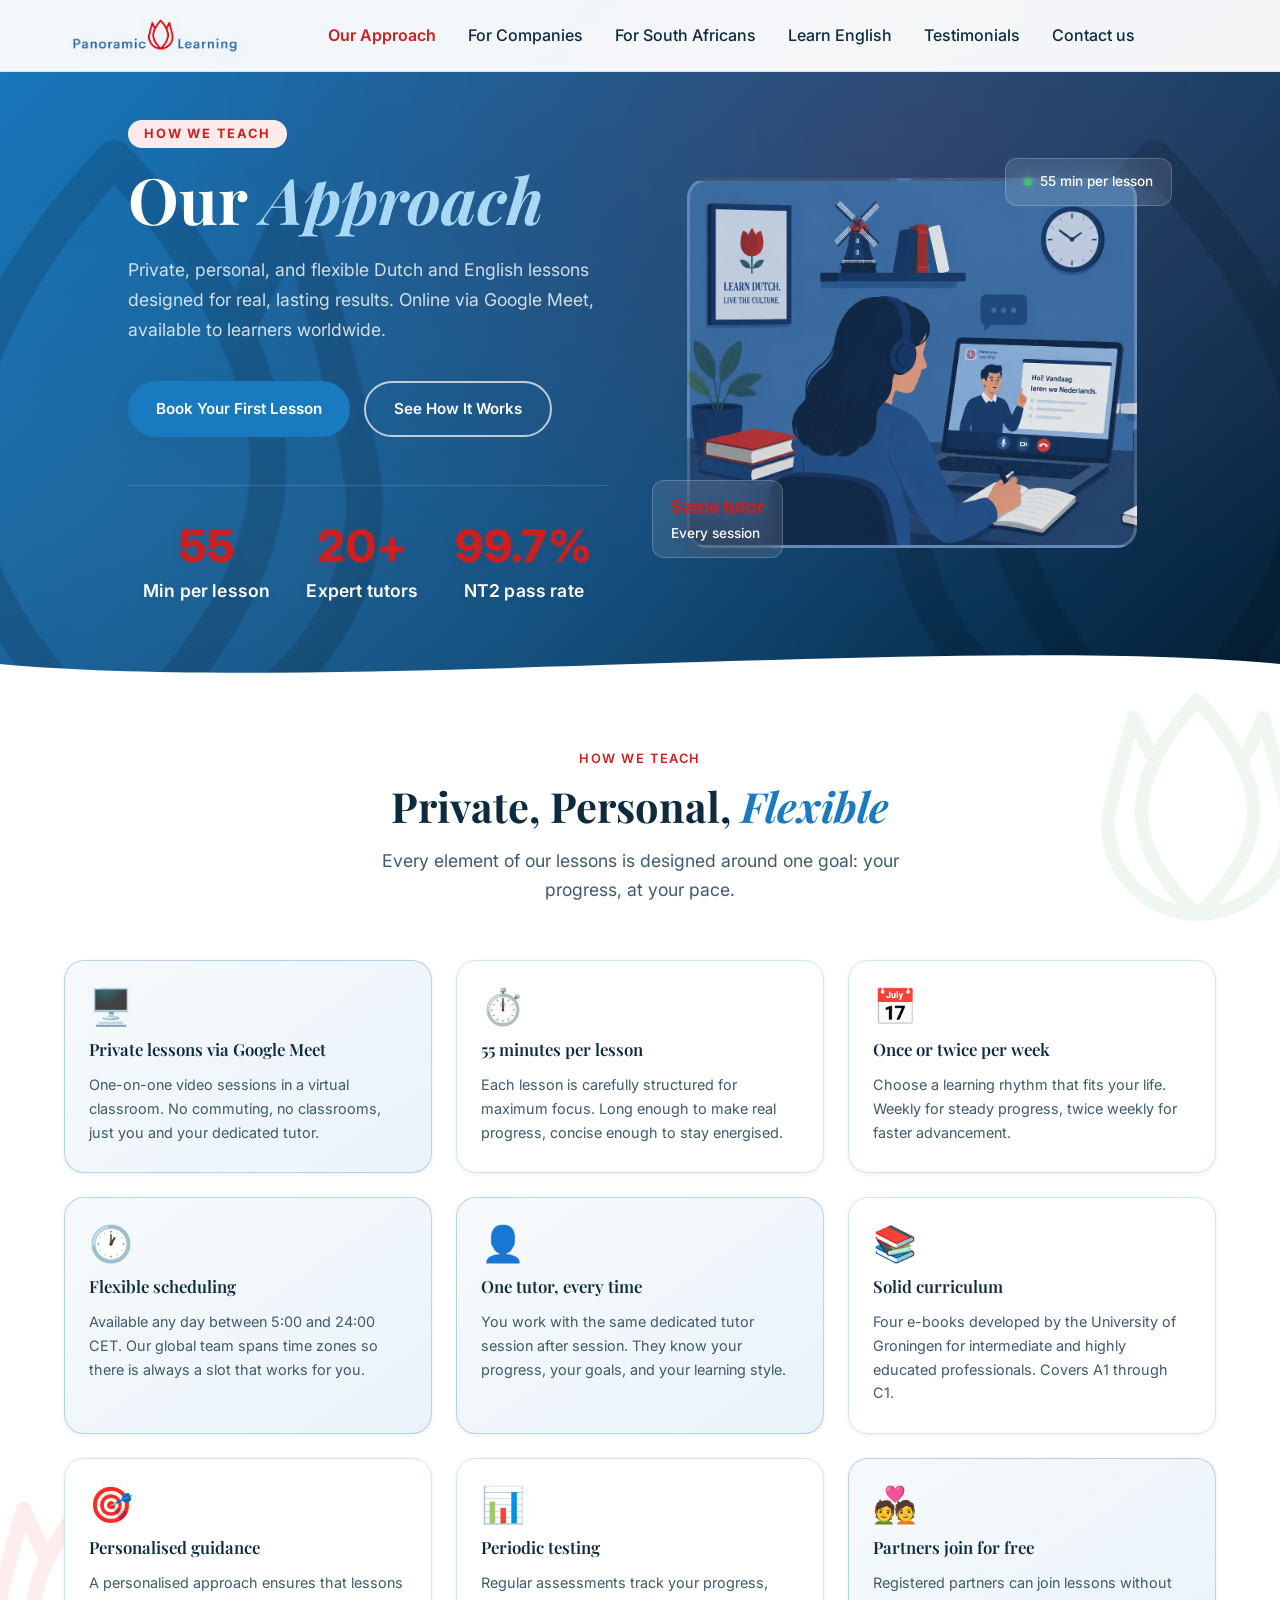
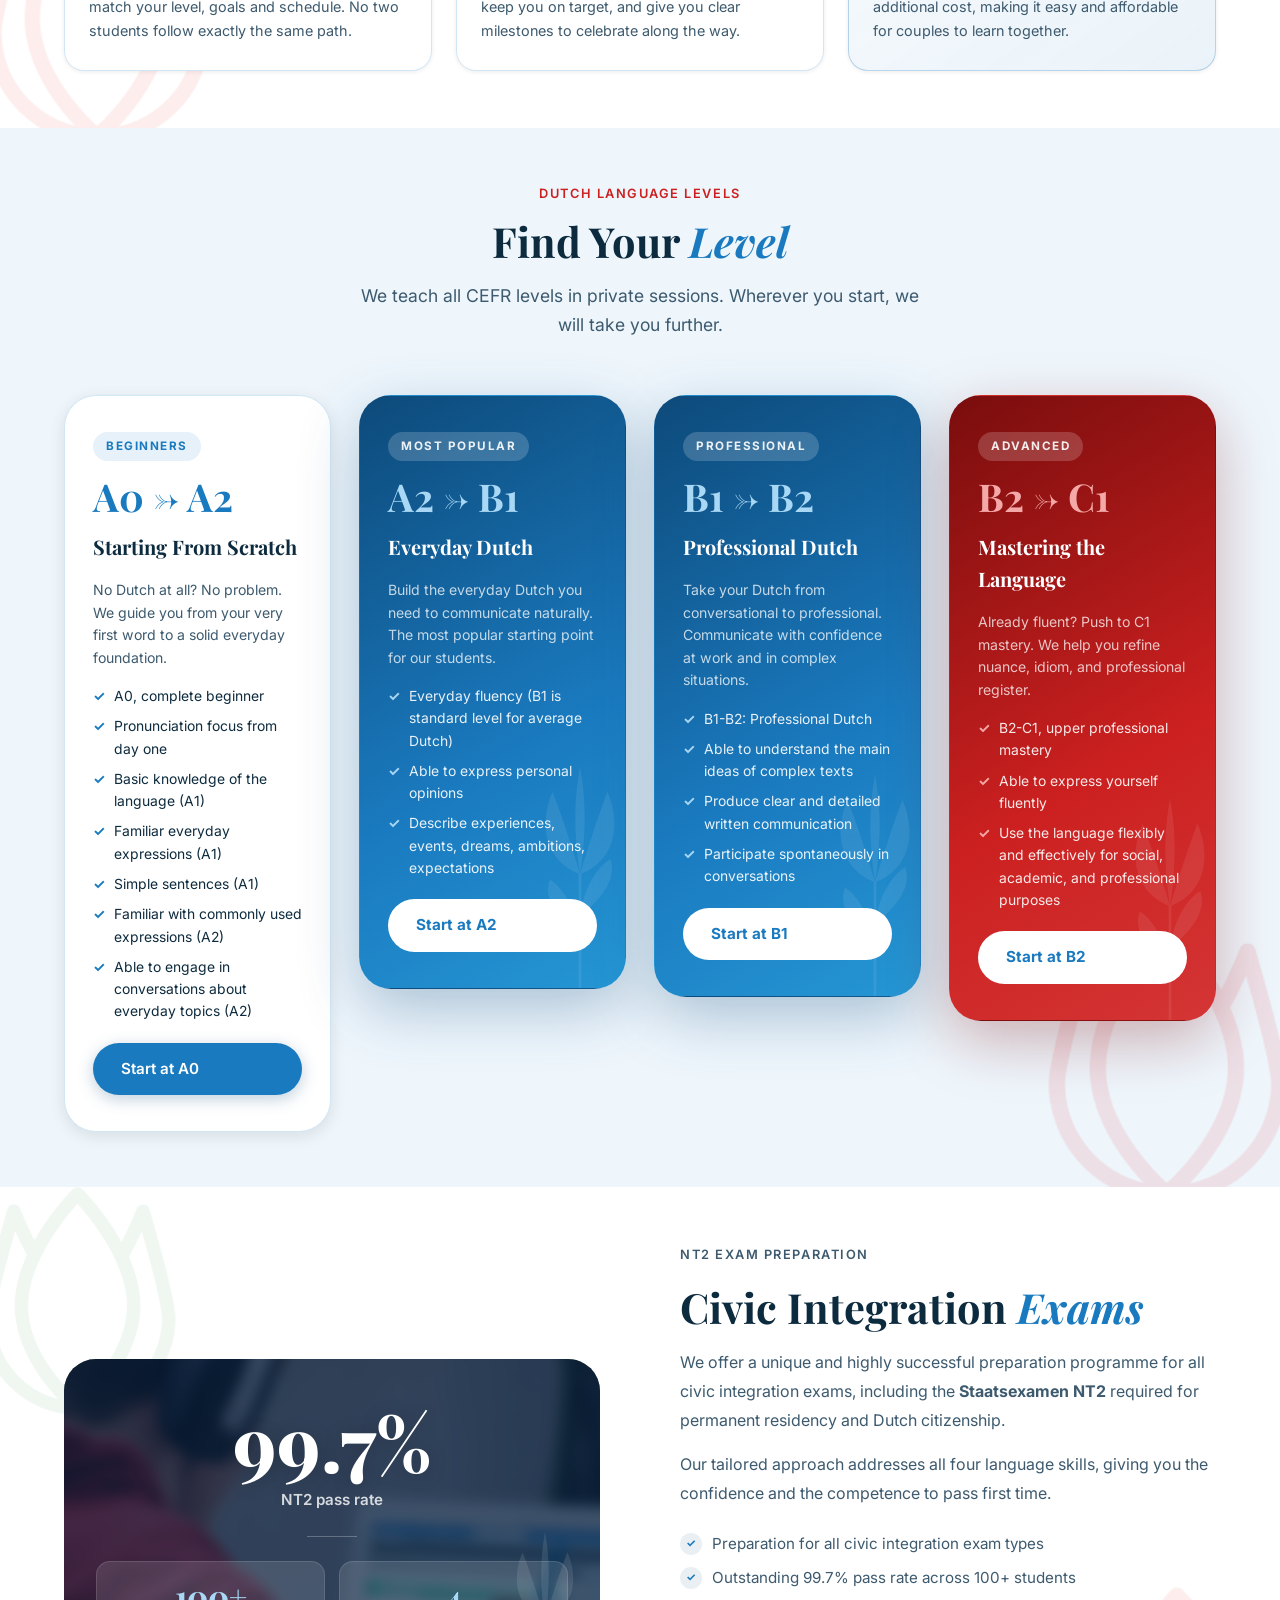
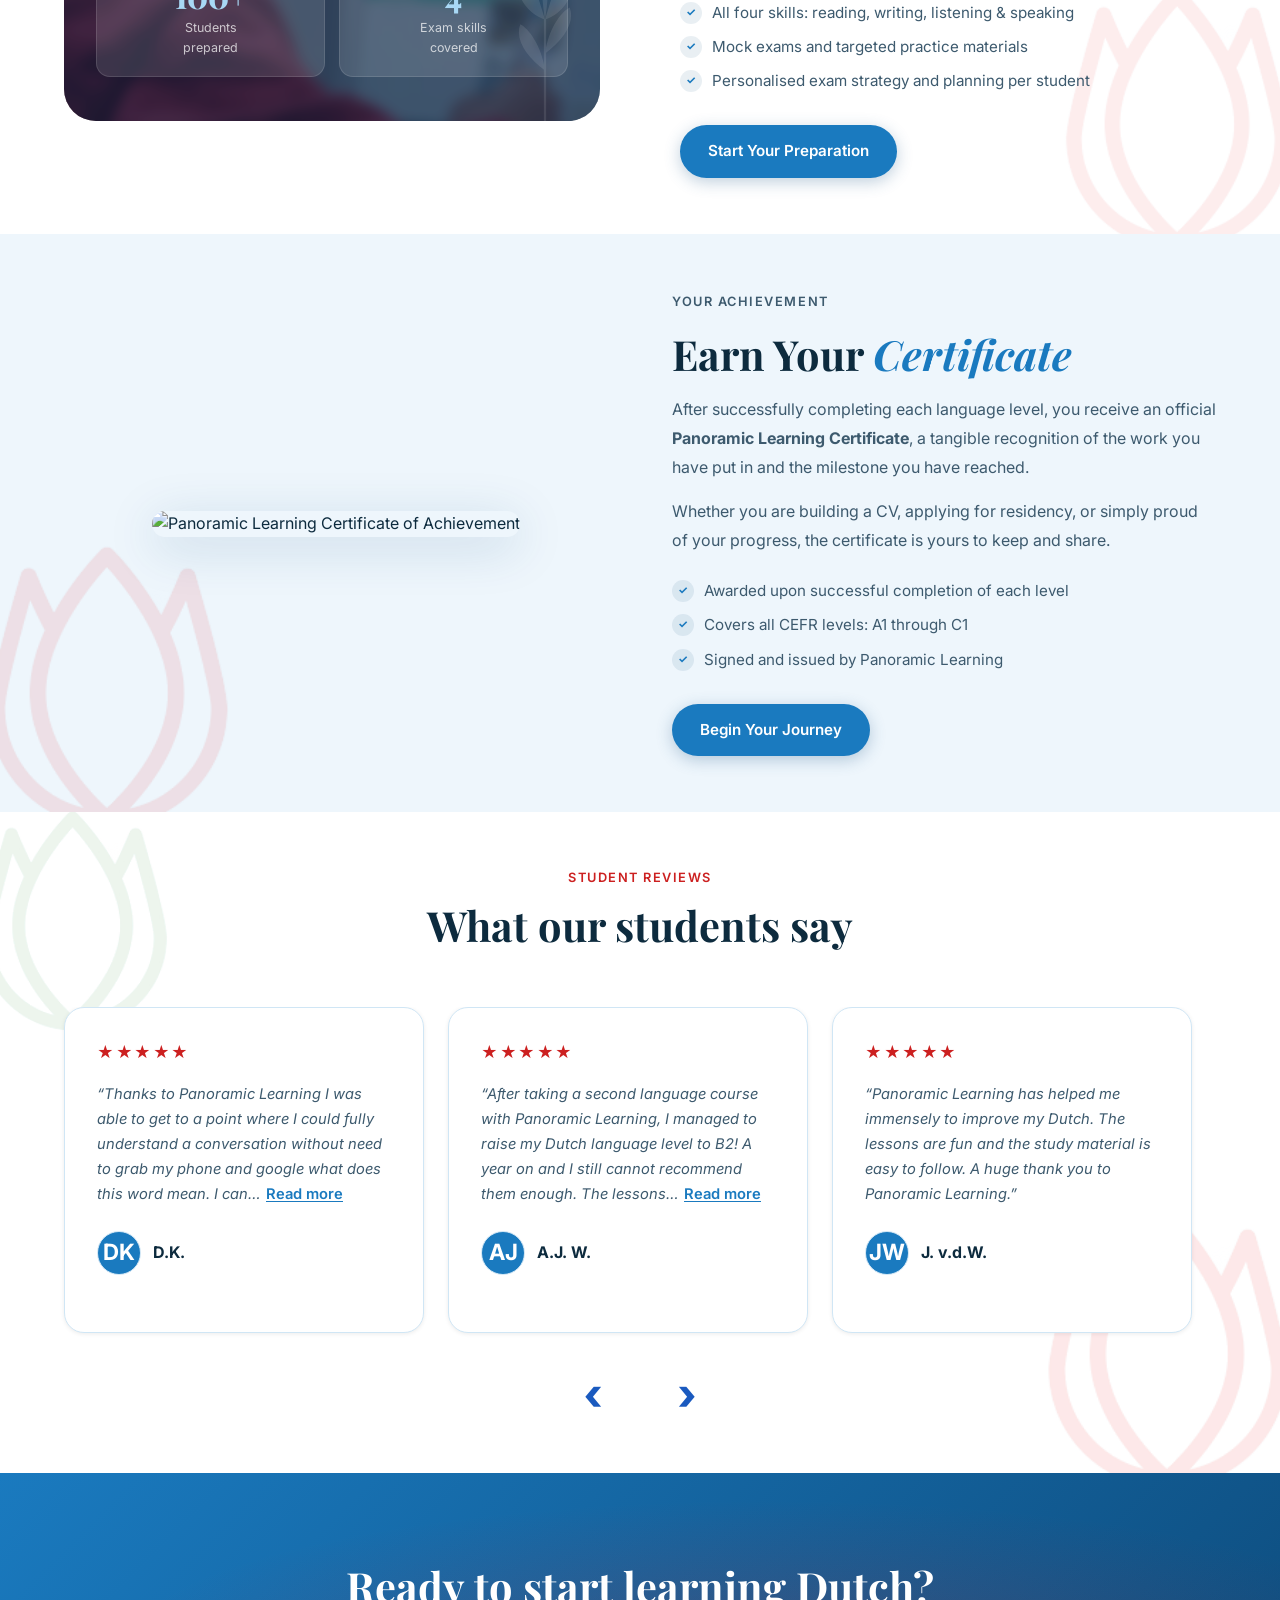
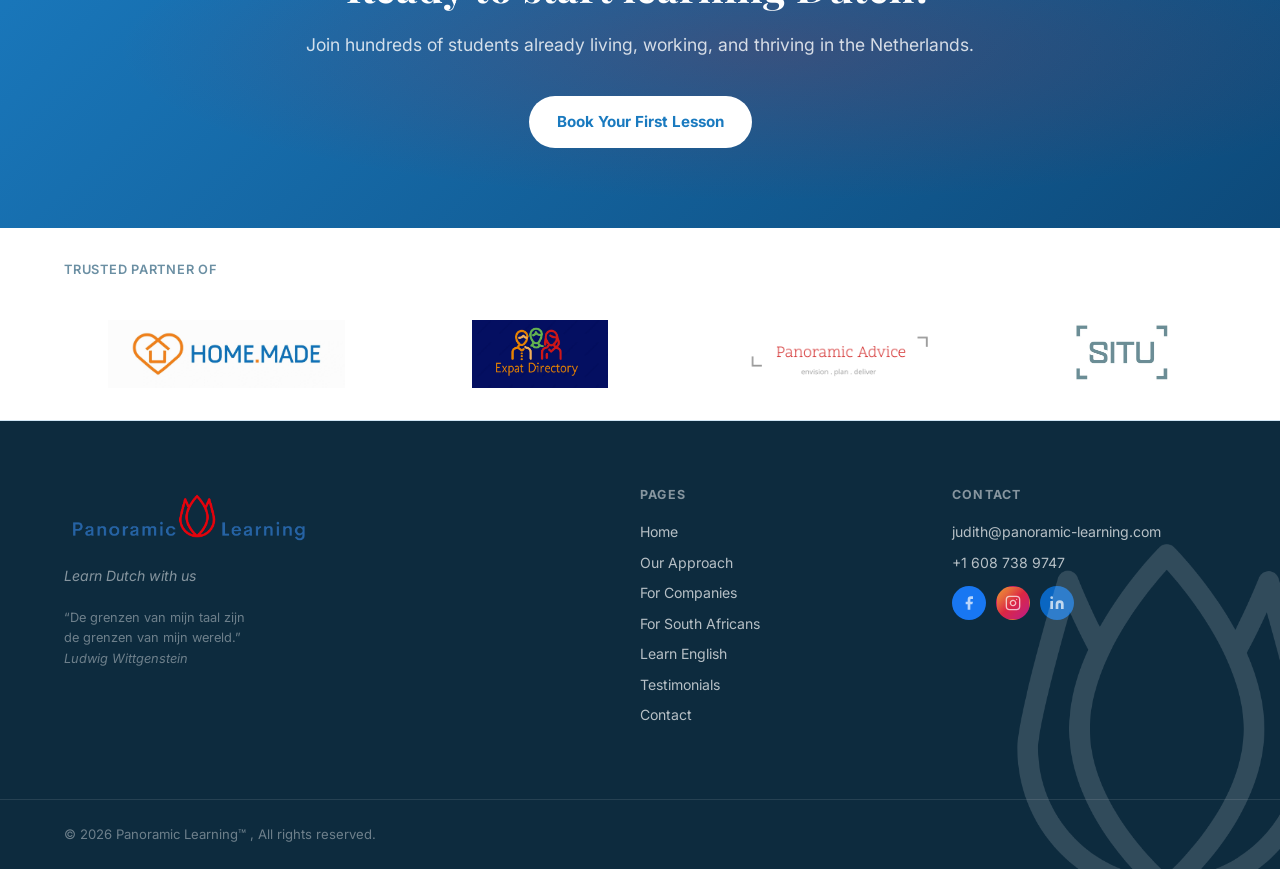
==== approach.html @ 1f09043f "Add files via upload" ====
﻿<!DOCTYPE html>
<html lang="en">

<head>
  <meta charset="UTF-8" />
  <meta name="viewport" content="width=device-width, initial-scale=1.0" />
  <title>Our Approach - Panoramic Learning</title>
  <meta name="description"
    content="Private Dutch lessons via Google Meet. 55 minutes, flexible scheduling, one dedicated tutor. All CEFR levels A0 to C1. 99.7% NT2 pass rate." />
  <meta name="robots" content="noindex, nofollow" />
  <link rel="icon" type="image/png" href="images/logo.png" />
  <link rel="preconnect" href="https://fonts.googleapis.com" />
  <link rel="preconnect" href="https://fonts.gstatic.com" crossorigin />
  <link
    href="https://fonts.googleapis.com/css2?family=Playfair+Display:ital,wght@0,400;0,600;0,700;1,400;1,600;1,700&family=Inter:wght@300;400;500;600;700;800&display=swap"
    rel="stylesheet" />
  <link rel="stylesheet" href="style.css" />
  <link rel="stylesheet" href="flag-icons.min.css">
  <style>
    /* ===== OUR APPROACH - PAGE-SPECIFIC STYLES ===== */
    .hero-card.hero-card--main {
      background-image: url('images/approach.png');
      background-size: cover;
      background-position: center;
      border: 3px solid rgba(255, 255, 255, .2);
      min-width: 450px;
    }

    /* Shorter hero for inner pages */
    .hero.page-hero {
      min-height: 72vh;
    }

    /* Active nav link */
    .main-menu a.nav-active {
      color: var(--clr-accent) !important;
      font-weight: 600;
    }

    /* ---------- HOW WE WORK: 3x3 feature cards ---------- */
    .approach-grid {
      display: grid;
      grid-template-columns: repeat(3, 1fr);
      gap: 24px;
      margin-top: 48px;
    }

    .approach-card {
      background: #fff;
      border-radius: var(--radius-lg);
      padding: 28px 24px;
      box-shadow: var(--shadow-sm);
      border: 1px solid var(--clr-border);
      display: flex;
      flex-direction: column;
      gap: 10px;
      transition: transform 0.22s ease, box-shadow 0.22s ease;
    }

    .approach-card:hover {
      transform: translateY(-5px);
      box-shadow: var(--shadow-lg);
    }

    .approach-card--accent {
      border-color: rgba(26, 122, 191, 0.28);
      background: linear-gradient(145deg, rgba(26, 122, 191, 0.04), rgba(26, 122, 191, 0.09));
    }

    .approach-card-icon {
      font-size: 2.2rem;
      line-height: 1;
      margin-bottom: 2px;
    }

    .approach-card h3 {
      font-family: var(--font-heading);
      font-size: 1.05rem;
      color: var(--clr-dark);
      margin: 0;
      font-weight: 600;
    }

    .approach-card p {
      font-size: 0.9rem;
      color: var(--clr-mid);
      margin: 0;
      line-height: 1.65;
    }

    /* ---------- LEVELS: 3 cards, middle featured ---------- */
    .levels-grid {
      display: grid;
      grid-template-columns: repeat(4, 1fr);
      gap: 28px;
      margin-top: 48px;
      align-items: start;
    }

    .level-card {
      border-radius: var(--radius-xl);
      padding: 36px 28px;
      background: #fff;
      box-shadow: var(--shadow-md);
      border: 1.5px solid var(--clr-border);
      display: flex;
      flex-direction: column;
      gap: 16px;
      position: relative;
      overflow: hidden;
      transition: transform 0.22s, box-shadow 0.22s;
    }

    .level-card:hover {
      transform: translateY(-4px);
      box-shadow: var(--shadow-lg);
    }

    .level-card--featured {
      background: linear-gradient(150deg, #0d4a7a 0%, #1a7abf 60%, #2596d4 100%);
      border-color: transparent;
      transform: scale(1.05);
      box-shadow: 0 20px 60px rgba(13, 74, 122, 0.30);
    }

    .level-card--featured:hover {
      transform: scale(1.05) translateY(-4px);
    }

    .level-badge {
      display: inline-flex;
      background: rgba(26, 122, 191, 0.10);
      color: var(--clr-primary);
      font-weight: 700;
      font-size: 0.73rem;
      letter-spacing: 1.5px;
      text-transform: uppercase;
      padding: 5px 13px;
      border-radius: 999px;
      width: fit-content;
    }

    .level-card--featured .level-badge {
      background: rgba(255, 255, 255, 0.18);
      color: rgba(255, 255, 255, 0.9);
    }

    .level-range {
      font-family: var(--font-heading);
      font-size: 2.4rem;
      font-weight: 700;
      color: var(--clr-primary);
      line-height: 1;
    }

    .level-card--featured .level-range {
      color: #a8d8f5;
    }

    .level-card h3 {
      font-family: var(--font-heading);
      font-size: 1.25rem;
      color: var(--clr-dark);
      margin: 0;
    }

    .level-card--featured h3 {
      color: #fff;
    }

    .level-card>p {
      font-size: 0.88rem;
      color: var(--clr-mid);
      line-height: 1.6;
      margin: 0;
    }

    .level-card--featured>p {
      color: rgba(255, 255, 255, 0.75);
    }

    .level-card ul {
      margin: 0;
      padding: 0;
      list-style: none;
      display: flex;
      flex-direction: column;
      gap: 8px;
    }

    .level-card ul li {
      display: flex;
      align-items: flex-start;
      gap: 9px;
      font-size: 0.87rem;
      color: var(--clr-dark);
    }

    .level-card ul li::before {
      content: '\2713';
      color: var(--clr-primary);
      font-weight: 700;
      flex-shrink: 0;
    }

    .level-card--featured ul li {
      color: rgba(255, 255, 255, 0.9);
    }

    .level-card--featured ul li::before {
      color: #a8d8f5;
    }

    .level-card--accent {
      background: linear-gradient(150deg, #7a0d0d 0%, #cc2020 60%, #d43535 100%);
      border-color: transparent;
      box-shadow: 0 20px 60px rgba(122, 13, 13, 0.30);
    }

    .level-card--accent:hover {
      transform: translateY(-4px);
      box-shadow: 0 24px 70px rgba(122, 13, 13, 0.38);
    }

    .level-card--accent .level-badge {
      background: rgba(255, 255, 255, 0.18);
      color: rgba(255, 255, 255, 0.9);
    }

    .level-card--accent .level-range {
      color: #f5a8a8;
    }

    .level-card--accent h3 {
      color: #fff;
    }

    .level-card--accent > p {
      color: rgba(255, 255, 255, 0.75);
    }

    .level-card--accent ul li {
      color: rgba(255, 255, 255, 0.9);
    }

    .level-card--accent ul li::before {
      color: #f5a8a8;
    }

    /* ---------- CERTIFICATE ---------- */
    .cert-wrap {
      display: grid;
      grid-template-columns: 1fr 1fr;
      gap: 64px;
      align-items: center;
    }

    .cert-visual {
      display: flex;
      justify-content: center;
    }

    .cert-card {
      background: #fff;
      border-radius: var(--radius-xl);
      box-shadow: 0 10px 50px rgba(13, 74, 122, 0.16);
      padding: 44px 36px;
      text-align: center;
      border: 2px solid rgba(26, 122, 191, 0.14);
      position: relative;
      max-width: 380px;
      width: 100%;
    }

    /* Corner decorations */
    .cert-card::before,
    .cert-card::after {
      content: '';
      position: absolute;
      width: 30px;
      height: 30px;
      border-color: rgba(26, 122, 191, 0.22);
      border-style: solid;
    }

    .cert-card::before {
      top: 14px;
      left: 14px;
      border-width: 2px 0 0 2px;
    }

    .cert-card::after {
      bottom: 14px;
      right: 14px;
      border-width: 0 2px 2px 0;
    }

    .cert-seal {
      width: 68px;
      height: 68px;
      background-image: url('images/logo.png');
      background-size: cover;
      border-radius: 50%;
      display: flex;
      align-items: center;
      justify-content: center;
      margin: 0 auto 20px;
      font-size: 1.9rem;
      box-shadow: 0 6px 20px rgba(13, 74, 122, 0.28);
    }

    .cert-eyebrow {
      font-size: 0.7rem;
      font-weight: 700;
      letter-spacing: 3px;
      text-transform: uppercase;
      color: var(--clr-light);
      margin-bottom: 6px;
    }

    .cert-title {
      font-family: var(--font-heading);
      font-size: 1.3rem;
      color: var(--clr-dark);
      margin-bottom: 0;
    }

    .cert-divider {
      border: none;
      border-top: 1px solid var(--clr-border);
      margin: 16px 0;
    }

    .cert-subtitle {
      font-size: 0.8rem;
      color: var(--clr-light);
      margin-bottom: 8px;
    }

    .cert-name {
      font-family: var(--font-heading);
      font-size: 1.7rem;
      font-style: italic;
      color: var(--clr-primary);
      margin: 4px 0 14px;
    }

    .cert-level-badge {
      font-size: 0.85rem;
      font-weight: 600;
      color: var(--clr-dark);
      background: var(--clr-bg-alt);
      padding: 5px 16px;
      border-radius: 999px;
      border: 1px solid var(--clr-border);
      display: inline-block;
    }

    .cert-footer-line {
      display: flex;
      align-items: center;
      justify-content: center;
      gap: 10px;
      margin-top: 20px;
      padding-top: 16px;
      border-top: 1px solid var(--clr-border);
    }

    .cert-logo-img {
      height: 26px;
    }

    .cert-year {
      font-size: 0.75rem;
      color: var(--clr-light);
    }

    /* ---------- RESPONSIVE ---------- */
    @media (max-width: 960px) {
      .approach-grid {
        grid-template-columns: repeat(2, 1fr);
      }

      .levels-grid {
        grid-template-columns: repeat(2, 1fr);
      }

      .level-card--featured {
        transform: none;
      }

      .level-card--featured:hover {
        transform: translateY(-4px);
      }

      .cert-wrap {
        grid-template-columns: 1fr;
        gap: 40px;
      }
    }

    @media (max-width: 600px) {
      .approach-grid {
        grid-template-columns: 1fr;
      }

      .levels-grid {
        grid-template-columns: 1fr;
      }

      .hero.page-hero {
        min-height: 60vh;
      }

      /* Prevent hero card min-width from overflowing on phones */
      .hero-card.hero-card--main {
        min-width: 0;
        width: 100%;
      }

      /* Keep level cards readable at small sizes */
      .level-card {
        padding: 28px 20px;
      }

      .level-range {
        font-size: 1.9rem;
      }
    }
  </style>
</head>

<body>

  <!-- ========== HEADER ========== -->
  <header class="site-header" id="site-header">
    <div class="container header-inner">
      <a href="index.html" class="logo">
        <span class="logo-highlight logo-highlight--full">
          <img src="images/full-logo.png" alt="Panoramic Learning" class="logo-img logo-img--full" />
        </span>
        <span class="logo-highlight logo-highlight--tulip">
          <img src="images/logo.png" alt="Panoramic Learning Tulip Logo" class="logo-img logo-img--tulip" />
        </span>
      </a>
      <nav class="main-nav" id="main-nav">
        <ul class="main-menu">
          <li><a href="approach.html" class="nav-active">Our Approach</a></li>
          <li><a href="companies.html">For Companies</a></li>
          <li><a href="south-africans.html">For South Africans</a></li>
          <li><a href="english.html">Learn English</a></li>
          <li><a href="testimonials.html">Testimonials</a></li>
          <li><a href="contact.html">Contact us</a></li>
        </ul>
      </nav>
      <div class="header-actions">
        <button class="hamburger" id="hamburger" aria-label="Toggle menu" aria-expanded="false">
          <span></span><span></span><span></span>
        </button>
      </div>
    </div>
  </header>

  <!-- ========== PAGE HERO ========== -->
  <section class="hero page-hero" id="approach-top">
    <div class="hero-bg"></div>
    <div class="container hero-inner">

      <!-- Left: heading + actions + stats -->
      <div class="hero-content slide-in-left">
        <p class="hero-eyebrow">How We Teach</p>
        <h1 class="hero-title">Our <em style="font-style:italic;color:#a8d8f5;">Approach</em></h1>
        <p class="hero-sub">Private, personal, and flexible Dutch and English lessons designed for real, lasting results. Online via
          Google Meet, available to learners worldwide.</p>
        <div class="hero-actions fade-up anim-delay-1">
          <a href="index.html#booking" class="btn btn-primary">Book Your First Lesson</a>
          <a href="#how-we-work" class="btn btn-outline">See How It Works</a>
        </div>
        <div class="hero-stats fade-up anim-delay-2">
          <div class="stat"><strong>55</strong><span>Min per lesson</span></div>
          <div class="stat"><strong>20+</strong><span>Expert tutors</span></div>
          <div class="stat"><strong>99.7%</strong><span>NT2 pass rate</span></div>
        </div>
      </div>

      <!-- Right: CEFR journey card + floating badges -->
      <div class="hero-visual slide-in-right">
        <div class="hero-card hero-card--main"></div>
        <div class="hero-card hero-card--float hero-card--float-1">
          <span class="badge-dot badge-dot--green"></span>
          <span>55 min per lesson</span>
        </div>
        <div class="hero-card hero-card--float hero-card--float-2">
          <strong>Same tutor</strong>
          <span>Every session</span>
        </div>
      </div>
    </div>

    <!-- Logo watermark decorations -->
    <div aria-hidden="true"
      style="position:absolute;left:-180px;bottom:-90px;opacity:0.13;z-index:0;pointer-events:none;">
      <img src="images/black-logo.png" alt="" style="width:600px;height:auto;display:block;" />
    </div>
    <div aria-hidden="true"
      style="position:absolute;right:-180px;bottom:-90px;opacity:0.13;z-index:0;pointer-events:none;">
      <img src="images/black-logo.png" alt="" style="width:600px;height:auto;display:block;" />
    </div>

    <div class="hero-wave">
      <svg viewBox="0 0 1440 60" preserveAspectRatio="none">
        <path d="M0,30 C360,60 1080,0 1440,30 L1440,60 L0,60 Z" fill="#ffffff" />
      </svg>
    </div>
  </section>

  <!-- ========== HOW WE WORK ========== -->
  <section class="section" id="how-we-work">
    <!-- tulip logo watermarks -->
    <div aria-hidden="true" style="position:absolute;left:-50px;bottom:-30px;opacity:0.07;z-index:0;pointer-events:none;"><img src="images/logo.png" alt="" style="width:300px;height:auto;display:block;"></div>
    <div aria-hidden="true" style="position:absolute;right:-50px;top:-20px;opacity:0.06;z-index:0;pointer-events:none;"><img src="images/logo.png" alt="" style="width:260px;height:auto;display:block;filter:hue-rotate(150deg);"></div>

    <div class="container">
      <div class="section-header fade-up">
        <p class="section-eyebrow">How We Teach</p>
        <h2 class="section-title">Private, Personal, <em>Flexible</em></h2>
        <p class="section-sub">Every element of our lessons is designed around one goal: your progress, at your pace.
        </p>
      </div>

      <div class="approach-grid">

        <div class="approach-card approach-card--accent fade-up anim-delay-1">
          <div class="approach-card-icon">&#x1F5A5;&#xFE0F;</div>
          <h3>Private lessons via Google Meet</h3>
          <p>One-on-one video sessions in a virtual classroom. No commuting, no classrooms, just you and your dedicated
            tutor.</p>
        </div>

        <div class="approach-card fade-up anim-delay-2">
          <div class="approach-card-icon">&#x23F1;&#xFE0F;</div>
          <h3>55 minutes per lesson</h3>
          <p>Each lesson is carefully structured for maximum focus. Long enough to make real progress, concise enough to
            stay energised.</p>
        </div>

        <div class="approach-card fade-up anim-delay-3">
          <div class="approach-card-icon">&#x1F4C5;</div>
          <h3>Once or twice per week</h3>
          <p>Choose a learning rhythm that fits your life. Weekly for steady progress, twice weekly for faster
            advancement.</p>
        </div>

        <div class="approach-card approach-card--accent fade-up anim-delay-1">
          <div class="approach-card-icon">&#x1F550;</div>
          <h3>Flexible scheduling</h3>
          <p>Available any day between 5:00 and 24:00 CET. Our global team spans time zones so there is always a slot
            that works for you.</p>
        </div>

        <div class="approach-card approach-card--accent fade-up anim-delay-2">
          <div class="approach-card-icon">&#x1F464;</div>
          <h3>One tutor, every time</h3>
          <p>You work with the same dedicated tutor session after session. They know your progress, your goals, and your
            learning style.</p>
        </div>

        <div class="approach-card fade-up anim-delay-3">
          <div class="approach-card-icon">&#x1F4DA;</div>
          <h3>Solid curriculum</h3>
          <p>Four e-books developed by the University of Groningen for intermediate and highly educated professionals.
            Covers A1 through C1.</p>
        </div>

        <div class="approach-card fade-up anim-delay-1">
          <div class="approach-card-icon">&#x1F3AF;</div>
          <h3>Personalised guidance</h3>
          <p>A personalised approach ensures that lessons match your level, goals and schedule. No two students follow exactly the
            same path.</p>
        </div>

        <div class="approach-card fade-up anim-delay-2">
          <div class="approach-card-icon">&#x1F4CA;</div>
          <h3>Periodic testing</h3>
          <p>Regular assessments track your progress, keep you on target, and give you clear milestones to celebrate
            along the way.</p>
        </div>

        <div class="approach-card approach-card--accent fade-up anim-delay-3">
          <div class="approach-card-icon">&#x1F491;</div>
          <h3>Partners join for free</h3>
          <p>Registered partners can join lessons without additional cost, making it easy and affordable for couples to
            learn together.</p>
        </div>

      </div>
    </div>
  </section>

  <!-- ========== LEVELS ========== -->
  <section class="section section--alt" id="levels">
    <!-- tulip logo watermarks -->
    <div aria-hidden="true" style="position:absolute;right:-50px;bottom:-30px;opacity:0.09;z-index:0;pointer-events:none;"><img src="images/logo.png" alt="" style="width:320px;height:auto;display:block;"></div>

    <div class="container">
      <div class="section-header fade-up">
        <p class="section-eyebrow">Dutch Language Levels</p>
        <h2 class="section-title">Find Your <em>Level</em></h2>
        <p class="section-sub">We teach all CEFR levels in private sessions. Wherever you start, we will take you
          further.</p>
      </div>

      <div class="levels-grid">

        <!-- Beginners -->
        <div class="level-card fade-up anim-delay-1">
          <div class="level-badge">Beginners</div>
          <div class="level-range">A0 &#x2192; A2</div>
          <h3>Starting From Scratch</h3>
          <p>No Dutch at all? No problem. We guide you from your very first word to a solid everyday foundation.</p>
          <ul>
            <li>A0, complete beginner</li>
            <li>Pronunciation focus from day one</li>
            <li>Basic knowledge of the language (A1)</li>
            <li>Familiar everyday expressions (A1)</li>
            <li>Simple sentences (A1)</li>
            <li>Familiar with commonly used expressions (A2)</li>
            <li>Able to engage in conversations about everyday topics (A2)</li>
          </ul>
          <a href="index.html#booking" class="btn btn-primary" style="margin-top:4px;">Start at A0</a>
        </div>

        <!-- Intermediate A2–B1 (featured) -->
        <div class="level-card level-card--featured fade-up anim-delay-2">
          <!-- Tulip watermark inside card -->
          <svg aria-hidden="true" viewBox="0 0 80 200" xmlns="http://www.w3.org/2000/svg"
            style="position:absolute;bottom:-10px;right:-10px;width:110px;opacity:0.08;pointer-events:none;">
            <path d="M40,200 L40,110" fill="none" stroke="#fff" stroke-width="2" stroke-linecap="round" />
            <path d="M40,155 C24,143 13,128 18,114 C26,118 37,134 40,155Z" fill="#fff" />
            <path d="M40,140 C56,128 67,113 62,99 C54,103 43,118 40,140Z" fill="#fff" />
            <path d="M40,110 C16,101 9,76 20,50 C27,68 34,90 40,110Z" fill="#fff" />
            <path d="M40,110 C36,84 35,58 40,32 C45,58 44,84 40,110Z" fill="#fff" />
            <path d="M40,110 C64,101 71,76 60,50 C53,68 46,90 40,110Z" fill="#fff" />
          </svg>
          <div class="level-badge">Most popular</div>
          <div class="level-range">A2 &#x2192; B1</div>
          <h3>Everyday Dutch</h3>
          <p>Build the everyday Dutch you need to communicate naturally. The most popular starting point for our students.</p>
          <ul>
            <li>Everyday fluency (B1 is standard level for average Dutch)</li>
            <li>Able to express personal opinions</li>
            <li>Describe experiences, events, dreams, ambitions, expectations</li>
          </ul>
          <a href="index.html#booking" class="btn btn-white" style="margin-top:4px;">Start at A2</a>
        </div>

        <!-- Intermediate B1–B2 (featured) -->
        <div class="level-card level-card--featured fade-up anim-delay-3">
          <!-- Tulip watermark inside card -->
          <svg aria-hidden="true" viewBox="0 0 80 200" xmlns="http://www.w3.org/2000/svg"
            style="position:absolute;bottom:-10px;right:-10px;width:110px;opacity:0.08;pointer-events:none;">
            <path d="M40,200 L40,110" fill="none" stroke="#fff" stroke-width="2" stroke-linecap="round" />
            <path d="M40,155 C24,143 13,128 18,114 C26,118 37,134 40,155Z" fill="#fff" />
            <path d="M40,140 C56,128 67,113 62,99 C54,103 43,118 40,140Z" fill="#fff" />
            <path d="M40,110 C16,101 9,76 20,50 C27,68 34,90 40,110Z" fill="#fff" />
            <path d="M40,110 C36,84 35,58 40,32 C45,58 44,84 40,110Z" fill="#fff" />
            <path d="M40,110 C64,101 71,76 60,50 C53,68 46,90 40,110Z" fill="#fff" />
          </svg>
          <div class="level-badge">Professional</div>
          <div class="level-range">B1 &#x2192; B2</div>
          <h3>Professional Dutch</h3>
          <p>Take your Dutch from conversational to professional. Communicate with confidence at work and in complex situations.</p>
          <ul>
            <li>B1-B2: Professional Dutch</li>
            <li>Able to understand the main ideas of complex texts</li>
            <li>Produce clear and detailed written communication</li>
            <li>Participate spontaneously in conversations</li>
          </ul>
          <a href="index.html#booking" class="btn btn-white" style="margin-top:4px;">Start at B1</a>
        </div>

        <!-- Advanced -->
        <div class="level-card level-card--accent fade-up anim-delay-3" style="animation-delay:0.45s">
          <!-- Tulip watermark inside card -->
          <svg aria-hidden="true" viewBox="0 0 80 200" xmlns="http://www.w3.org/2000/svg"
            style="position:absolute;bottom:-10px;right:-10px;width:110px;opacity:0.08;pointer-events:none;">
            <path d="M40,200 L40,110" fill="none" stroke="#fff" stroke-width="2" stroke-linecap="round" />
            <path d="M40,155 C24,143 13,128 18,114 C26,118 37,134 40,155Z" fill="#fff" />
            <path d="M40,140 C56,128 67,113 62,99 C54,103 43,118 40,140Z" fill="#fff" />
            <path d="M40,110 C16,101 9,76 20,50 C27,68 34,90 40,110Z" fill="#fff" />
            <path d="M40,110 C36,84 35,58 40,32 C45,58 44,84 40,110Z" fill="#fff" />
            <path d="M40,110 C64,101 71,76 60,50 C53,68 46,90 40,110Z" fill="#fff" />
          </svg>
          <div class="level-badge">Advanced</div>
          <div class="level-range">B2 &#x2192; C1</div>
          <h3>Mastering the Language</h3>
          <p>Already fluent? Push to C1 mastery. We help you refine nuance, idiom, and professional register.</p>
          <ul>
            <li>B2-C1, upper professional mastery</li>
            <li>Able to express yourself fluently</li>
            <li>Use the language flexibly and effectively for social, academic, and professional purposes</li>
          </ul>
          <a href="index.html#booking" class="btn btn-white" style="margin-top:4px;">Start at B2</a>
        </div>

      </div>
    </div>
  </section>

  <!-- ========== CIVIC INTEGRATION EXAMS ========== -->
  <section class="section about" id="nt2">
    <!-- tulip logo watermarks -->
    <div aria-hidden="true" style="position:absolute;right:-50px;bottom:-30px;opacity:0.07;z-index:0;pointer-events:none;"><img src="images/logo.png" alt="" style="width:300px;height:auto;display:block;"></div>
    <div aria-hidden="true" style="position:absolute;left:-50px;top:-20px;opacity:0.06;z-index:0;pointer-events:none;"><img src="images/logo.png" alt="" style="width:260px;height:auto;display:block;filter:hue-rotate(150deg);"></div>

    <div class="container about-grid">

      <!-- Left: stats visual box -->
      <div class="about-image-wrap slide-in-left">
        <div
          style="border-radius:var(--radius-xl);overflow:hidden;position:relative;min-height:360px;display:flex;flex-direction:column;align-items:center;justify-content:center;gap:24px;padding:44px 32px;width:100%;">
          <!-- Blurred background image -->
          <div style="position:absolute;inset:0;background:url('images/exam.jpg') center/cover no-repeat;filter:blur(6px) brightness(0.45);transform:scale(1.08);z-index:0;"></div>
          <!-- Blue tint overlay -->
          <div style="position:absolute;inset:0;background:rgba(10,50,100,0.45);z-index:1;"></div>
          <!-- Content above blur -->
          <div style="position:relative;z-index:2;display:flex;flex-direction:column;align-items:center;gap:24px;width:100%;">
          <!-- Big stat -->
          <div style="text-align:center;">
            <div
              style="font-family:var(--font-heading);font-size:4.8rem;font-weight:800;color:#fff;line-height:1;text-shadow:0 2px 20px rgba(0,0,0,0.2);">
              99.7%</div>
            <div style="color:rgba(255,255,255,0.8);font-size:0.95rem;font-weight:600;margin-top:8px;">NT2 pass rate
            </div>
          </div>
          <div style="width:50px;height:1px;background:rgba(255,255,255,0.25);"></div>
          <!-- Mini stats grid -->
          <div style="display:grid;grid-template-columns:1fr 1fr;gap:14px;width:100%;">
            <div
              style="background:rgba(255,255,255,0.12);border-radius:14px;padding:18px 14px;text-align:center;border:1px solid rgba(255,255,255,0.12);">
              <div style="font-family:var(--font-heading);font-size:2rem;font-weight:800;color:#a8d8f5;line-height:1;">
                100+</div>
              <div style="color:rgba(255,255,255,0.72);font-size:0.78rem;margin-top:6px;">Students<br>prepared</div>
            </div>
            <div
              style="background:rgba(255,255,255,0.12);border-radius:14px;padding:18px 14px;text-align:center;border:1px solid rgba(255,255,255,0.12);">
              <div style="font-family:var(--font-heading);font-size:2rem;font-weight:800;color:#a8d8f5;line-height:1;">4
              </div>
              <div style="color:rgba(255,255,255,0.72);font-size:0.78rem;margin-top:6px;">Exam skills<br>covered</div>
            </div>
          </div>
          </div><!-- end content above blur -->
          <!-- Tulip watermark -->
          <svg aria-hidden="true" viewBox="0 0 80 200" xmlns="http://www.w3.org/2000/svg"
            style="position:absolute;bottom:0;right:10px;width:90px;opacity:0.10;pointer-events:none;z-index:3;">
            <path d="M40,200 L40,110" fill="none" stroke="#fff" stroke-width="2" stroke-linecap="round" />
            <path d="M40,155 C24,143 13,128 18,114 C26,118 37,134 40,155Z" fill="#fff" />
            <path d="M40,140 C56,128 67,113 62,99 C54,103 43,118 40,140Z" fill="#fff" />
            <path d="M40,110 C16,101 9,76 20,50 C27,68 34,90 40,110Z" fill="#fff" />
            <path d="M40,110 C36,84 35,58 40,32 C45,58 44,84 40,110Z" fill="#fff" />
            <path d="M40,110 C64,101 71,76 60,50 C53,68 46,90 40,110Z" fill="#fff" />
          </svg>
        </div>
      </div>

      <!-- Right: content -->
      <div class="about-content slide-in-right">
        <p class="section-eyebrow">NT2 Exam Preparation</p>
        <h2 class="section-title">Civic Integration <em>Exams</em></h2>
        <p>We offer a unique and highly successful preparation programme for all civic integration exams, including the
          <strong>Staatsexamen NT2</strong> required for permanent residency and Dutch citizenship.
        </p>
        <p>Our tailored approach addresses all four language skills, giving you the confidence and the competence to
          pass first time.</p>
        <ul class="about-features">
          <li><span class="feature-icon">&#x2713;</span> Preparation for all civic integration exam types</li>
          <li><span class="feature-icon">&#x2713;</span> Outstanding 99.7% pass rate across 100+ students</li>
          <li><span class="feature-icon">&#x2713;</span> All four skills: reading, writing, listening &amp; speaking
          </li>
          <li><span class="feature-icon">&#x2713;</span> Mock exams and targeted practice materials</li>
          <li><span class="feature-icon">&#x2713;</span> Personalised exam strategy and planning per student</li>
        </ul>
        <a href="index.html#booking" class="btn btn-primary">Start Your Preparation</a>
      </div>
    </div>
  </section>

  <!-- ========== CERTIFICATES ========== -->
  <section class="section section--alt" id="certificates">
    <!-- tulip logo watermarks -->
    <div aria-hidden="true" style="position:absolute;left:-50px;bottom:-30px;opacity:0.09;z-index:0;pointer-events:none;"><img src="images/logo.png" alt="" style="width:320px;height:auto;display:block;"></div>

    <div class="container">
      <div class="cert-wrap">

        <!-- Certificate visual (left) -->
        <div class="cert-visual slide-in-left">
          <img src="images/certificate.png" alt="Panoramic Learning Certificate of Achievement"
            style="max-width:100%;border-radius:var(--radius-xl);box-shadow:0 10px 50px rgba(13,74,122,0.18);" />
        </div>

        <!-- Text content (right) -->
        <div class="about-content slide-in-right">
          <p class="section-eyebrow">Your Achievement</p>
          <h2 class="section-title">Earn Your <em>Certificate</em></h2>
          <p>After successfully completing each language level, you receive an official <strong>Panoramic Learning
              Certificate</strong>, a tangible recognition of the work you have put in and the milestone you have
            reached.</p>
          <p>Whether you are building a CV, applying for residency, or simply proud of your progress, the certificate is
            yours to keep and share.</p>
          <ul class="about-features">
            <li><span class="feature-icon">&#x2713;</span> Awarded upon successful completion of each level</li>
            <li><span class="feature-icon">&#x2713;</span> Covers all CEFR levels: A1 through C1</li>
            <li><span class="feature-icon">&#x2713;</span> Signed and issued by Panoramic Learning</li>
          </ul>
          <a href="index.html#booking" class="btn btn-primary">Begin Your Journey</a>
        </div>

      </div>
    </div>
  </section>

  <!-- ========== TESTIMONIALS ========== -->
  <section class="section section--alt testimonials" id="testimonials">
    <!-- tulip logo watermarks -->
    <div aria-hidden="true" style="position:absolute;right:-50px;bottom:-30px;opacity:0.09;z-index:0;pointer-events:none;"><img src="images/logo.png" alt="" style="width:320px;height:auto;display:block;"></div>
    <div aria-hidden="true" style="position:absolute;left:-50px;top:-20px;opacity:0.07;z-index:0;pointer-events:none;"><img src="images/logo.png" alt="" style="width:250px;height:auto;display:block;filter:hue-rotate(150deg);"></div>
    <div class="container">
      <div class="section-header fade-up">
        <p class="section-eyebrow">Student Reviews</p>
        <h2 class="section-title">What our students say</h2>
      </div>
      <div class="testimonial-track-wrap">
        <div class="testimonial-track" id="testimonial-track">
          <div class="testimonial-card">
            <div class="testimonial-stars">★★★★★</div>
            <p>"Within three months I could hold a full conversation with my Dutch colleagues. The cultural context Judith brings to every lesson is what makes Panoramic Learning different."</p>
            <div class="testimonial-author">
              <div class="author-avatar">SR</div>
              <div><strong>Sarah R.</strong><br><span>Software Engineer, relocated from UK</span></div>
            </div>
          </div>
          <div class="testimonial-card">
            <div class="testimonial-stars">★★★★★</div>
            <p>"I tried two other Dutch courses before finding Panoramic Learning. The grammar-first approach finally made things click. Highly recommend for anyone serious about learning."</p>
            <div class="testimonial-author">
              <div class="author-avatar">MK</div>
              <div><strong>Marco K.</strong><br><span>Marketing Manager, Amsterdam</span></div>
            </div>
          </div>
          <div class="testimonial-card">
            <div class="testimonial-stars">★★★★★</div>
            <p>"Flexible scheduling was a game changer, I'm based in New York and my tutor is in Europe. We always find a time that works. The lessons feel personal, never generic."</p>
            <div class="testimonial-author">
              <div class="author-avatar">LP</div>
              <div><strong>Lena P.</strong><br><span>Expat preparing for relocation</span></div>
            </div>
          </div>
          <div class="testimonial-card">
            <div class="testimonial-stars">★★★★★</div>
            <p>"I passed my NT2 exam on the first attempt. My tutor prepared me not just with language, but with confidence. The investment paid off many times over."</p>
            <div class="testimonial-author">
              <div class="author-avatar">AT</div>
              <div><strong>Ayşe T.</strong><br><span>Permanent residency applicant</span></div>
            </div>
          </div>
          <div class="testimonial-card">
            <div class="testimonial-stars">★★★★★</div>
            <p>"The combination of real-world Dutch, news, idioms, humour, with proper grammar made learning genuinely enjoyable. I actually look forward to my lessons."</p>
            <div class="testimonial-author">
              <div class="author-avatar">JB</div>
              <div><strong>James B.</strong><br><span>Teacher, The Hague</span></div>
            </div>
          </div>
          <div class="testimonial-card">
            <div class="testimonial-stars">★★★★★</div>
            <p>"My whole family joined, kids and adults together. Each of us got a tailored programme. It felt like a private language school, not a one-size-fits-all online course."</p>
            <div class="testimonial-author">
              <div class="author-avatar">FD</div>
              <div><strong>Fatima D.</strong><br><span>Relocated family, Rotterdam</span></div>
            </div>
          </div>
          <!-- Duplicate cards for infinite scroll effect -->
          <div class="testimonial-card">
            <div class="testimonial-stars">★★★★★</div>
            <p>"Within three months I could hold a full conversation with my Dutch colleagues. The cultural context Judith brings to every lesson is what makes Panoramic Learning different."</p>
            <div class="testimonial-author">
              <div class="author-avatar">SR</div>
              <div><strong>Sarah R.</strong><br><span>Software Engineer, relocated from UK</span></div>
            </div>
          </div>
          <div class="testimonial-card">
            <div class="testimonial-stars">★★★★★</div>
            <p>"I tried two other Dutch courses before finding Panoramic Learning. The grammar-first approach finally made things click. Highly recommend for anyone serious about learning."</p>
            <div class="testimonial-author">
              <div class="author-avatar">MK</div>
              <div><strong>Marco K.</strong><br><span>Marketing Manager, Amsterdam</span></div>
            </div>
          </div>
          <div class="testimonial-card">
            <div class="testimonial-stars">★★★★★</div>
            <p>"Flexible scheduling was a game changer, I'm based in New York and my tutor is in Europe. We always find a time that works. The lessons feel personal, never generic."</p>
            <div class="testimonial-author">
              <div class="author-avatar">LP</div>
              <div><strong>Lena P.</strong><br><span>Expat preparing for relocation</span></div>
            </div>
          </div>
        </div>
      </div>
      <div class="testimonial-nav">
        <span class="tnav-arrow" id="tnav-prev" aria-label="Previous" tabindex="0">‹</span>
        <span class="tnav-arrow" id="tnav-next" aria-label="Next" tabindex="0">›</span>
      </div>
    </div>
  </section>

  <!-- ========== CTA BAND ========== -->
  <section class="cta-band">
    <!-- tulip logo watermarks -->
    <div class="container cta-band-inner">
      <h2>Ready to start learning Dutch?</h2>
      <p>Join hundreds of students already living, working, and thriving in the Netherlands.</p>
      <a href="index.html#booking" class="btn btn-white">Book Your First Lesson</a>
    </div>
  </section>

  <!-- ========== PARTNERS STRIP ========== -->
  <section class="partners">
    <div class="container">
      <p class="partners-label">Trusted partner of</p>
      <div class="partners-logos">
        <span class="partner-logo"><img src="images/home-made.jpg" alt="Home.Made logo" style="height:68px;" /></span>
        <span class="partner-logo"><img src="images/expat-directory.png" alt="Expat Directory logo"
            style="height:68px;" /></span>
        <span class="partner-logo"><img src="images/panoramic-advice.png" alt="Panoramic Advice logo"
            style="height:68px;" /></span>
        <span class="partner-logo"><img src="images/situ.jpg" alt="Situ logo" style="height:68px;" /></span>
      </div>
    </div>
  </section>

  <!-- ========== FOOTER ========== -->
  <footer class="site-footer">
    <!-- tulip logo watermarks -->
    <div aria-hidden="true" style="position:absolute;right:-60px;bottom:-40px;opacity:0.15;z-index:0;pointer-events:none;"><img src="images/black-logo.png" alt="" style="width:340px;height:auto;display:block;filter:invert(1);"></div>
    <div class="container footer-grid">
      <div class="footer-brand">
        <a href="index.html" class="logo logo--footer">
          <img src="images/full-logo.png" alt="Panoramic Learning" class="logo-img logo-img--footer" />
        </a>
        <p class="footer-tagline">Learn Dutch with us</p>
        <p class="footer-quote">&ldquo;De grenzen van mijn taal zijn<br>de grenzen van mijn wereld.&rdquo;<br><em>Ludwig Wittgenstein</em></p>
      </div>
      <div class="footer-col">
        <h4>Pages</h4>
        <a href="index.html">Home</a>
        <a href="approach.html">Our Approach</a>
        <a href="companies.html">For Companies</a>
        <a href="south-africans.html">For South Africans</a>
        <a href="english.html">Learn English</a>
        <a href="testimonials.html">Testimonials</a>
        <a href="contact.html">Contact</a>
      </div>
      <div class="footer-col">
        <h4>Contact</h4>
        <a href="mailto:judith@panoramic-learning.com" style="white-space:nowrap;">judith@panoramic-learning.com</a>
        <a href="tel:+16087389747" style="white-space:nowrap;">+1 608 738 9747</a>
        <div class="social-btns social-btns--footer">
          <a href="https://www.facebook.com/panoramiclearning" target="_blank" rel="noopener"
            class="social-btn social-btn--fb" aria-label="Facebook">
            <svg xmlns="http://www.w3.org/2000/svg" width="16" height="16" viewBox="0 0 24 24" fill="currentColor">
              <path d="M18 2h-3a5 5 0 0 0-5 5v3H7v4h3v8h4v-8h3l1-4h-4V7a1 1 0 0 1 1-1h3z" />
            </svg>
          </a>
          <a href="https://www.instagram.com/panoramic_learning" target="_blank" rel="noopener"
            class="social-btn social-btn--ig" aria-label="Instagram">
            <svg xmlns="http://www.w3.org/2000/svg" width="16" height="16" viewBox="0 0 24 24" fill="none"
              stroke="currentColor" stroke-width="2" stroke-linecap="round" stroke-linejoin="round">
              <rect x="2" y="2" width="20" height="20" rx="5" ry="5" />
              <path d="M16 11.37A4 4 0 1 1 12.63 8 4 4 0 0 1 16 11.37z" />
              <line x1="17.5" y1="6.5" x2="17.51" y2="6.5" />
            </svg>
          </a>
          <a href="https://www.linkedin.com/company/panoramic-learning" target="_blank" rel="noopener"
            class="social-btn social-btn--li" aria-label="LinkedIn">
            <svg xmlns="http://www.w3.org/2000/svg" width="16" height="16" viewBox="0 0 24 24" fill="currentColor"><path d="M16 8a6 6 0 0 1 6 6v7h-4v-7a2 2 0 0 0-2-2 2 2 0 0 0-2 2v7h-4v-7a6 6 0 0 1 6-6z"/><rect x="2" y="9" width="4" height="12"/><circle cx="4" cy="4" r="2"/></svg>
          </a>
        </div>
      </div>
    </div>
    <div class="footer-bottom">
      <div class="container">
        <p>&copy; 2026 Panoramic Learning&trade; , All rights reserved.</p>
      </div>
    </div>
  </footer>

  <script src="script.js"></script>
  <script src="scroll-animate.js"></script>
</body>

</html>
---- style.css ----
﻿@media (max-width: 800px) {
  /* Hide right tulip hero background on all pages for mobile/tablet */
  .hero-logo-art-right,
  [style*="right:-50px"][aria-hidden="true"],
  [style*="right:-180px"][aria-hidden="true"],
  [style*="right:-60px"][aria-hidden="true"] {
    display: none !important;
  }
}
@media (max-width: 480px) {
  .social-btns--footer {
    display: flex;
    justify-content: center;
    width: 100%;
    margin-left: auto;
    margin-right: auto;
  }

  .logo-img--footer {
    display: block !important;
    height: 44px;
    max-width: 250px;
    width: auto;
    margin: 0 auto;
    padding: 2px;
  }
}

/* Hero stats: always centered, never wrap */
/* By default, only show full logo highlight, hide empty highlight wrappers */
.logo-highlight--tulip {
  display: none !important;
}

.logo-highlight--full {
  display: flex !important;
}

@media (max-width: 1024px) {

  /* Only show tulip highlight on mobile, hide full logo highlight */
  .logo-highlight--tulip {
    display: flex !important;
  }

  .logo-highlight--full {
    display: none !important;
  }
}

/* Highlighted logo wrapper for desktop */
/* Highlighted logo wrapper for desktop */
.logo-highlight {
  display: flex;
  justify-content: center;
  padding: 2px 6px;
  margin: 0;
  border-radius: 10px;
  background: transparent;
  box-shadow: none;
  transition: transform .2s;
  position: relative;
  z-index: 10;
}

.logo-highlight:hover {
  box-shadow: none;
  transform: scale(1.06) rotate(-1deg);
}

.logo-highlight .logo-img--full,
.logo-highlight .logo-img--tulip {
  filter: drop-shadow(0 2px 8px rgba(0, 0, 0, 0.10));
  transition: filter .2s;
}

.logo-highlight:hover .logo-img--full,
.logo-highlight:hover .logo-img--tulip {
  filter: drop-shadow(0 6px 20px rgba(0, 0, 0, 0.15));
}

/* Hide tulip-only logo by default, show full logo */
.logo-img--tulip {
  display: none;
}

/* Desktop: limit full logo size for >1024px */
.logo-img--full {
  display: block;
  height: 56px;
  max-width: 170px;
  width: auto;
  object-fit: contain;
}

/* (Removed 1080px block, see 1024px block below) */
/* Hide tulip-only logo by default, show full logo */
.logo-img--tulip {
  display: none;
}

.logo-img--full {
  display: block;
}

/* Hero stats: flex row on desktop, wraps cleanly on mobile */
.hero-stats {
  gap: 36px;
  flex-wrap: wrap;
  justify-content: center;
  align-items: center;
}

.hero-stats .stat {
  min-width: 100px;
  text-align: center;
  display: flex;
  flex-direction: column;
}

/* Center the last course card if it wraps alone to a new row */
.courses-grid>.course-card:only-child,
.courses-grid>.course-card:last-child:nth-child(odd) {
  margin-left: auto;
  margin-right: auto;
  grid-column: 1 / -1;
}

/* About grid: stacks at 900px and below (tablets, phones) â€” handled cleanly in main responsive block */

/* Place hero tulip images just above the background */
.hero-logo-art-left,
.hero-logo-art-right {
  display: block;
  z-index: 2;
}

@media (max-width: 600px) {
  .hero-logo-art-right {
    display: none !important;
  }

  .hero-logo-art-left {
    display: block !important;
  }
}

/* ---------- SCROLL ANIMATIONS ---------- */
.fade-slide-in,
.slide-in-left,
.slide-in-right,
.fade-up {
  opacity: 0;
  will-change: opacity, transform;
  transition: opacity 0.85s cubic-bezier(.4, 0, .2, 1), transform 0.85s cubic-bezier(.4, 0, .2, 1);
}

.fade-slide-in {
  transform: translateY(36px);
}

.slide-in-left {
  transform: translateX(-60px);
}

.slide-in-right {
  transform: translateX(60px);
}

.fade-up {
  transform: translateY(24px);
}

.fade-slide-in.visible,
.slide-in-left.visible,
.slide-in-right.visible,
.fade-up.visible {
  opacity: 1;
  transform: translate(0);
}

/* Staggered delay helpers */
.anim-delay-1 {
  transition-delay: 0.1s;
}

.anim-delay-2 {
  transition-delay: 0.2s;
}

.anim-delay-3 {
  transition-delay: 0.3s;
}

.anim-delay-4 {
  transition-delay: 0.4s;
}

/* ---------- MAIN MENU (HEADER) HORIZONTAL LAYOUT ---------- */
.main-nav .main-menu {
  display: flex;
  flex-direction: row;
  gap: 2rem;
  list-style: none;
  margin: 0;
  padding: 0;
}

.main-nav .main-menu li {
  display: flex;
  align-items: center;
}

.main-nav .main-menu a {
  display: block;
  padding: 0.5em 0;
  text-decoration: none;
  color: inherit;
  font-weight: 500;
  transition: color 0.2s;
}

.main-nav .main-menu a:hover,
.main-nav .main-menu .current-menu-item>a {
  color: var(--clr-accent, #22c7cd);
}

/* Tulip field background for hero card */
.hero-card--main.tulip-bg {
  background-image: url('images/tulip-field.jpeg');
  background-size: cover;
  background-position: center;
  position: relative;
  overflow: hidden;
  border: 2.5px solid var(--clr-accent) !important;
}

/* Business field background for hero card */
.hero-card--main.business-bg {
  position: relative;
  overflow: hidden;
  border: 2.5px solid var(--clr-accent) !important;
}

.hero-card--main.business-bg>* {
  position: relative;
  z-index: 2;
}

.hero-card--main.tulip-bg::before {
  content: '';
  position: absolute;
  top: 50%;
  left: 50%;
  width: 150%;
  height: 150%;
  transform: translate(-50%, -50%) scale(1.25);
  background-image: inherit;
  background: inherit;
  filter: blur(3px) brightness(0.5);
  z-index: 1;
  pointer-events: none;
  border: none;
}

.hero-card--main.tulip-bg>* {
  position: relative;
  z-index: 2;
}

/* =============================================
   PANORAMIC LEARNING â€” Showcase Stylesheet
   Design inspired by homemade-nl.com aesthetic:
   Clean, warm, professional, modern
   ============================================= */

/* ---------- TOKENS ---------- */
:root {
  scroll-behavior: smooth;
  --clr-primary: #1A7ABF;
  /* sky blue â€” from logo background */
  --clr-primary-dk: #0D4A7A;
  --clr-accent: #CC2020;
  /* tulip red â€” from logo mark */
  --clr-accent-lt: #fdeaea;
  --clr-dark: #0D2B3E;
  --clr-mid: #3d5a6e;
  --clr-light: #6b8fa3;
  --clr-bg: #ffffff;
  --clr-bg-alt: #EEF6FC;
  /* light sky tint â€” from logo background */
  --clr-border: #d0e6f5;

  --font-heading: 'Playfair Display', Georgia, serif;
  --font-body: 'Inter', system-ui, sans-serif;

  --radius-sm: 6px;
  --radius-md: 12px;
  --radius-lg: 20px;
  --radius-xl: 32px;

  --shadow-sm: 0 1px 4px rgba(0, 0, 0, .08);
  --shadow-md: 0 4px 16px rgba(0, 0, 0, .10);
  --shadow-lg: 0 12px 40px rgba(0, 0, 0, .12);

  --max-w: 1200px;
  --header-h: 72px;
}

/* ---------- RESET ---------- */
*,
*::before,
*::after {
  box-sizing: border-box;
  margin: 0;
  padding: 0;
}

html {
  scroll-behavior: smooth;
  font-size: 16px;
}

body {
  font-family: var(--font-body);
  color: var(--clr-dark);
  background: var(--clr-bg);
  line-height: 1.6;
  -webkit-font-smoothing: antialiased;
  overflow-x: hidden;
}

img {
  display: block;
  max-width: 100%;
}

a {
  color: inherit;
  text-decoration: none;
}

button {
  cursor: pointer;
  border: none;
  background: none;
  font-family: inherit;
}

ul {
  list-style: none;
}

input,
select,
textarea {
  font-family: var(--font-body);
  font-size: 1rem;
}

/* ---------- UTILS ---------- */
.container {
  max-width: var(--max-w);
  margin-inline: auto;
  padding-inline: 24px;
}

.section {
  padding-block: 56px;
  position: relative;
  overflow: hidden;
}

.section.how-it-works {
  padding-block: 56px;
}

.section:nth-of-type(odd) {
  background: var(--clr-bg-alt);
}

.section:nth-of-type(even) {
  background: var(--clr-bg);
}

.section--alt {
  background: var(--clr-bg-alt);
}

.section-eyebrow {
  font-size: .8rem;
  font-weight: 600;
  letter-spacing: .12em;
  text-transform: uppercase;
  color: var(--clr-accent);
  margin-bottom: 12px;
}

.section-title {
  font-family: var(--font-heading);
  font-size: clamp(1.8rem, 3.5vw, 2.6rem);
  font-weight: 700;
  line-height: 1.2;
  color: var(--clr-dark);
  margin-bottom: 16px;
}

.section-title em {
  color: var(--clr-primary);
  font-style: italic;
}

.section-sub {
  font-size: 1.1rem;
  color: var(--clr-mid);
  max-width: 560px;
}

.section-header {
  text-align: center;
  margin-bottom: 56px;
}

.section-header .section-sub {
  margin-inline: auto;
}

/* ---------- BUTTONS ---------- */
.btn {
  display: inline-flex;
  align-items: center;
  gap: 8px;
  padding: 14px 28px;
  border-radius: 50px;
  font-size: .95rem;
  font-weight: 600;
  transition: all .2s ease;
  white-space: nowrap;
}

.btn-primary {
  background: var(--clr-primary);
  color: #fff;
  box-shadow: 0 4px 16px rgba(43, 95, 142, .3);
}

.btn-primary:hover {
  background: var(--clr-primary-dk);
  transform: translateY(-2px);
  box-shadow: 0 8px 24px rgba(43, 95, 142, .4);
}

.btn-outline {
  border: 2px solid rgba(255, 255, 255, .7);
  color: #fff;
}

.btn-outline:hover {
  background: rgba(255, 255, 255, .15);
  border-color: #fff;
}

.btn-white {
  background: #fff;
  color: var(--clr-primary);
  font-weight: 700;
}

.btn-white:hover {
  transform: translateY(-2px);
  box-shadow: var(--shadow-lg);
}

.btn--full {
  width: 100%;
  justify-content: center;
}

/* ---------- HEADER ---------- */
.site-header {
  position: fixed;
  top: 0;
  left: 0;
  right: 0;
  z-index: 100;
  height: var(--header-h);
  background: rgba(255, 255, 255, .95);
  backdrop-filter: blur(12px);
  border-bottom: 1px solid var(--clr-border);
  transition: box-shadow .2s;
}

.site-header.scrolled {
  box-shadow: var(--shadow-md);
}

.header-inner {
  display: flex;
  align-items: center;
  justify-content: space-between;
  height: 100%;
  gap: 24px;
}

/* Logo */
.logo {
  display: flex;
  align-items: center;
  gap: 10px;
  flex-shrink: 0;
}

.logo-img--footer {
  height: 64px;
  width: auto;
  max-width: 250px;
  object-fit: contain;
  border-radius: 16px;
  background: transparent;
  padding: 4px;
  display: block !important;
  transition: box-shadow .2s, border-color .2s;
}

/* Only show highlight wrapper above 1024px */
@media (max-width: 1024px) {
  .logo-highlight {
    display: flex;
    align-items: center;
    justify-content: center;
    padding: 2px 6px;
    margin: 0;
    border-radius: 10px;
    background: transparent;
    box-shadow: none;
    transition: transform .2s;
    position: relative;
    z-index: 10;
  }

  .logo-highlight:hover {
    box-shadow: none;
    background: transparent;
    transform: scale(1.06) rotate(-1deg);
  }

  .logo-img {
    width: 50px;
    height: 50px;
    object-fit: contain;
    border-radius: 8px;
    padding: 2px;
  }

  /* Full-logo variant: natural proportions, transparent background */
  .logo-img--full {
    height: 62px;
    width: auto;
    max-width: 270px;
    object-fit: contain;
    border-radius: 16px;
    padding: 4px;
    transition: box-shadow .2s, border-color .2s;
  }

  .logo-img--footer {
    height: 64px;
    width: auto;
    max-width: 250px;
    object-fit: contain;
    border-radius: 16px;
    background: transparent;
    padding: 4px;
    display: block !important;
    transition: box-shadow .2s, border-color .2s;
  }

  /* hide leftover logo-text spans if any remain */
  .logo-text {
    display: none;
  }

  .logo-text strong {
    display: block;
    color: var(--clr-primary);
  }

  .logo--footer .logo-text,
  .logo--footer .logo-text strong {
    color: #fff;
  }

  @media (max-width: 1024px) {
    .logo-img--footer {
      height: 52px;
      max-width: 250px;
      padding: 2px;
    }
  }

  /* Nav */
  .main-nav {
    display: flex;
    align-items: center;
    gap: 4px;
    margin: 0 auto;
    position: static;
    background: none;
    left: 0;
    right: 0;
    top: unset;
    justify-content: center;
    flex-direction: row;
  }

  .main-nav a {
    padding: 8px 14px;
    font-size: .9rem;
    font-weight: 500;
    color: var(--clr-mid);
    border-radius: 8px;
    transition: all .15s;
  }

  .main-nav a:hover {
    color: var(--clr-primary);
    background: rgba(43, 95, 142, .06);
  }

  .main-nav .nav-cta {
    background: var(--clr-primary);
    color: #fff !important;
    padding: 9px 20px;
    border-radius: 50px;
    margin-left: 8px;
  }

  .main-nav .nav-cta:hover {
    background: var(--clr-primary-dk);
  }

  .header-actions {
    display: flex;
    align-items: center;
    gap: 12px;
  }

  .lang-switch {
    font-size: .8rem;
    font-weight: 600;
    padding: 6px 12px;
    border: 1.5px solid var(--clr-border);
    border-radius: 50px;
    color: var(--clr-mid);
    transition: all .15s;
  }

  .lang-switch:hover {
    border-color: var(--clr-primary);
    color: var(--clr-primary);
  }

  /* Stylish NL-flag hamburger */
  .hamburger {
    display: none;
    flex-direction: column;
    gap: 5px;
    padding: 7px 7px 6px 7px;
    border-radius: 10px;
    background: linear-gradient(135deg, #fff 60%, #eaf4fb 100%);
    box-shadow: 0 2px 8px 0 rgba(26, 122, 191, 0.10);
    border: 1.5px solid var(--clr-accent);
    transition: box-shadow .18s, border-color .18s, background .18s;
    cursor: pointer;
    position: relative;
    z-index: 130;
  }

  .hamburger:hover {
    box-shadow: 0 4px 16px 0 rgba(204, 32, 32, 0.13), 0 2px 8px 0 rgba(26, 122, 191, 0.13);
    border-color: #1A7ABF;
    background: linear-gradient(135deg, #eaf4fb 0%, #fff 100%);
  }

  .hamburger span {
    display: block;
    width: 26px;
    height: 4px;
    margin: 0 auto;
    border-radius: 2px;
    transition: background .18s;
  }

  .hamburger span:nth-child(1) {
    background: #CC2020;
    /* NL red */
  }

  .hamburger span:nth-child(2) {
    background: #fff;
    /* NL white */
    border: 1px solid #e0e0e0;
    box-sizing: border-box;
  }

  .hamburger span:nth-child(3) {
    background: #1A7ABF;
    /* NL blue / theme primary */
  }

  transition: all .2s;
}

/* ---------- HERO ---------- */
.hero {
  position: relative;
  min-height: 100vh;
  background: linear-gradient(135deg, var(--clr-primary) 0%, #0D4A7A 60%, #061e33 100%);
  display: flex;
  align-items: center;
  padding-top: var(--header-h);
  overflow: hidden;
}

.hero-bg {
  position: absolute;
  inset: 0;
  background-image:
    radial-gradient(ellipse at 70% 20%, rgba(204, 32, 32, .18) 0%, transparent 60%),
    radial-gradient(ellipse at 20% 80%, rgba(255, 255, 255, .06) 0%, transparent 50%);
  pointer-events: none;
}

.hero-inner {
  display: grid;
  grid-template-columns: 1fr 1fr;
  gap: 64px;
  align-items: center;
  padding-block: 48px 88px;
  position: relative;
  z-index: 1;
}

.hero-content {
  color: #fff;
}

.hero-eyebrow {
  font-size: .8rem;
  font-weight: 700;
  letter-spacing: .14em;
  text-transform: uppercase;
  color: var(--clr-accent);
  background: var(--clr-accent-lt);
  /* light red background */
  display: inline-block;
  padding: 4px 16px;
  border-radius: 999px;
  text-shadow: none;
  margin-bottom: 16px;
}

.hero-title {
  font-family: var(--font-heading);
  font-size: clamp(2.4rem, 5vw, 4.2rem);
  font-weight: 700;
  line-height: 1.1;
  margin-bottom: 20px;
}

.hero-sub {
  font-size: 1.1rem;
  color: rgba(255, 255, 255, .8);
  max-width: 480px;
  margin-bottom: 36px;
  line-height: 1.7;
}

.hero-actions {
  display: flex;
  gap: 14px;
  flex-wrap: wrap;
  margin-bottom: 48px;
}

.hero-stats {
  display: flex;
  gap: 36px;
  padding-top: 36px;
  border-top: 1px solid rgba(255, 255, 255, .15);
  flex-wrap: nowrap;
  overflow-x: auto;
  -webkit-overflow-scrolling: touch;
  justify-content: center;
  margin-inline: auto;
}

.stat strong {
  display: block;
  font-size: 2.8rem;
  font-weight: 800;
  color: var(--clr-accent);
  letter-spacing: 0.02em;
  line-height: 1.1;
  text-shadow: 0 2px 12px rgba(204, 32, 32, 0.10);
}

.stat span {
  font-size: 1.1rem;
  color: #fff;
  font-weight: 600;
  margin-top: 6px;
  letter-spacing: 0.01em;
  text-shadow: 0 1px 8px rgba(0, 0, 0, 0.10);
}

/* Hero visual */
.hero-visual {
  position: relative;
  display: flex;
  justify-content: center;
  align-items: center;
}

.hero-card {
  background: rgba(255, 255, 255, .1);
  backdrop-filter: blur(16px);
  border: 1px solid rgba(255, 255, 255, .2);
  border-radius: var(--radius-lg);
  padding: 32px;
  color: #fff;
}

.hero-card--main {
  max-width: 500px;
  min-height: 370px;
  text-align: center;
  display: flex;
  flex-direction: column;
  justify-content: center;
  align-items: center;
}

.hero-card-icon {
  font-size: 3rem;
  margin-bottom: 16px;
}

.hero-card-quote {
  font-family: var(--font-heading);
  font-size: 1.1rem;
  font-style: italic;
  line-height: 1.5;
  margin-bottom: 12px;
}

.hero-card-author {
  font-size: .8rem;
  color: rgba(255, 255, 255, .6);
}

.hero-card--float {
  position: absolute;
  padding: 12px 18px;
  border-radius: var(--radius-md);
  font-size: .85rem;
  display: flex;
  align-items: center;
  gap: 8px;
  font-weight: 500;
  white-space: nowrap;
}

.hero-card--float-1 {
  top: -20px;
  right: -20px;
}

.hero-card--float-2 {
  bottom: -10px;
  left: -20px;
  flex-direction: column;
  align-items: flex-start;
  gap: 2px;
}

.hero-card--float-2 strong {
  font-size: 1.1rem;
  color: var(--clr-accent);
}

.badge-dot {
  width: 8px;
  height: 8px;
  border-radius: 50%;
  flex-shrink: 0;
}

.badge-dot--green {
  background: #48bb78;
  box-shadow: 0 0 0 3px rgba(72, 187, 120, .25);
}

.hero-wave {
  position: absolute;
  bottom: -1px;
  left: 0;
  right: 0;
  z-index: 2;
}

.hero-wave svg {
  display: block;
  width: 100%;
  height: 60px;
}

/* ---------- TULIP DECORATIONS ---------- */
.hero-tulips-wrap {
  position: absolute;
  inset: 0;
  pointer-events: none;
  z-index: 0;
}

.hero-tulips {
  position: absolute;
  bottom: 0;
}

.hero-tulips--left {
  left: 0;
  width: clamp(130px, 13vw, 200px);
  opacity: 0.82;
  transform-origin: bottom left;
  animation: tulip-sway-l 8s ease-in-out infinite;
}

.hero-tulips--right {
  right: 0;
  width: clamp(155px, 16vw, 250px);
  opacity: 0.86;
  transform-origin: bottom right;
  animation: tulip-sway-r 10s ease-in-out infinite;
}

@keyframes tulip-sway-l {

  0%,
  100% {
    transform: rotate(0deg);
  }

  40% {
    transform: rotate(1.4deg);
  }

  75% {
    transform: rotate(-0.9deg);
  }
}

@keyframes tulip-sway-r {

  0%,
  100% {
    transform: rotate(0deg);
  }

  35% {
    transform: rotate(-1.4deg);
  }

  70% {
    transform: rotate(0.9deg);
  }
}

@media (max-width: 480px) {

  /* --- Hero stats: compact, wrap on small screens --- */
  .hero-stats {
    gap: 16px;
    flex-wrap: wrap;
    justify-content: center;
  }

  .stat {
    min-width: 80px;
    text-align: center;
  }

  .hero-actions {
    flex-direction: column;
    gap: 10px;
    width: 100%;
  }

  .hero-actions .btn {
    width: 100%;
    justify-content: center;
  }

  .hero-tulips--right {
    width: 88px;
    opacity: 0.45;
    animation: none;
  }
}

/* ---------- SECTION TULIP DECORATIONS ---------- */
.section,
.cta-band,
.site-footer {
  position: relative;
  overflow: hidden;
}

.section-tulip-deco {
  position: absolute;
  pointer-events: none;
  user-select: none;
}

/* About: outline top-right + filled bottom-left */
.st-about {
  top: 20px;
  right: 40px;
  width: 120px;
  transform: rotate(-8deg);
}

.st-about-2 {
  bottom: 0;
  left: 30px;
  width: 92px;
  transform: rotate(6deg);
  transform-origin: bottom left;
}

/* Courses: 2-tulip cluster bottom-right + outline top-left */
.st-courses {
  bottom: 0;
  right: 40px;
  width: 195px;
}

.st-courses-2 {
  top: 20px;
  left: 30px;
  width: 95px;
  transform: rotate(-12deg);
  transform-origin: top left;
}

/* How it works: wide 5-petal left + mirrored right */
.st-how {
  left: 0;
  top: 50%;
  transform: translateY(-50%);
  width: 150px;
}

.st-how-2 {
  right: 0;
  top: 50%;
  transform: translateY(-50%) scaleX(-1);
  width: 120px;
}

/* Testimonials: one per corner, bigger */
.st-test-tl {
  top: 10px;
  left: 16px;
  width: 85px;
  transform: rotate(14deg);
}

.st-test-br {
  bottom: 10px;
  right: 16px;
  width: 96px;
  transform: rotate(-10deg);
}

/* Booking: outline bottom-left + filled top-right */
.st-booking {
  bottom: 0;
  left: 40px;
  width: 105px;
  transform: rotate(5deg);
  transform-origin: bottom center;
}

.st-booking-2 {
  top: 20px;
  right: 40px;
  width: 88px;
  transform: rotate(-6deg);
}

/* FAQ: three mini tulips bottom-right + outline top-left */
.st-faq {
  bottom: 0;
  right: 20px;
  width: 240px;
}

.st-faq-2 {
  top: 20px;
  left: 30px;
  width: 82px;
  transform: rotate(-10deg);
  transform-origin: top left;
}

/* CTA band: white silhouettes each side, bigger */
.st-cta-l {
  left: 0;
  bottom: 0;
  width: 148px;
}

.st-cta-r {
  right: 0;
  bottom: 0;
  width: 100px;
  transform: rotate(8deg);
  transform-origin: bottom right;
}

/* Footer: white pair right + single left */
.st-footer {
  right: 20px;
  bottom: 0;
  width: 175px;
}

.st-footer-2 {
  left: 20px;
  bottom: 0;
  width: 90px;
  transform: rotate(8deg);
  transform-origin: bottom left;
}

/* Bicycle decorations */
.st-bike-about {
  bottom: 20px;
  right: 40px;
  width: 130px;
}

.st-bike-how {
  top: 15px;
  right: 40px;
  width: 110px;
  transform: rotate(-3deg);
}

.st-bike-faq {
  bottom: 20px;
  left: 30px;
  width: 115px;
}

/* Windmill decorations */
.st-windmill-courses {
  top: 15px;
  right: 40px;
  width: 80px;
}

.st-windmill-test {
  bottom: 15px;
  left: 30px;
  width: 80px;
}

@media (max-width: 900px) {
  .st-courses {
    width: 145px;
  }

  .st-faq {
    width: 170px;
  }

  .st-test-tl,
  .st-test-br {
    width: 60px;
  }

  .st-cta-l {
    width: 110px;
  }

  .st-cta-r {
    width: 75px;
  }

  .st-footer {
    width: 130px;
  }
}

/* Removed rule that hid .section-tulip-deco on small screens */

/* ---------- PARTNERS ---------- */
.partners {
  padding-block: 32px;
  border-bottom: 1px solid var(--clr-border);
}

.partners .container {
  display: flex;
  align-items: center;
  gap: 40px;
  flex-wrap: wrap;
}

.partners-label {
  font-size: .8rem;
  color: var(--clr-light);
  font-weight: 600;
  letter-spacing: .06em;
  text-transform: uppercase;
  flex-shrink: 0;
}

.partners-logos {
  display: flex;
  flex-wrap: wrap;
  gap: 40px;
  align-items: center;
  justify-content: center;
  width: 100%;
}

.partner-logo {
  margin-left: auto;
  margin-right: auto;
}

@media (max-width: 700px) {
  .hero-inner {
    grid-template-columns: 1fr;
    gap: 32px;
    padding-block: 48px 72px;
    text-align: center;
  }

  .partners-logos {
    overflow-x: auto;
    -webkit-overflow-scrolling: touch;
    scrollbar-width: thin;
    scrollbar-color: #d0e6f5 #fff;
  }

  .partner-logo {
    flex: 0 0 auto;
  }
}

@media (max-width: 480px) {
  .logo-img--tulip {
    display: block !important;
    height: 56px;
    width: 56px;
    max-width: 240px;
    object-fit: contain;
    border-radius: 16px;
    padding: 4px;
    transition: box-shadow .2s, border-color .2s;
    overflow: hidden;
  }
}

.partner-logo:hover {
  opacity: 1;
}

/* ---------- ABOUT ---------- */
.about-grid {
  display: grid;
  grid-template-columns: 1fr 1fr;
  gap: 80px;
  align-items: center;
}

.about-image-wrap {
  position: relative;
  display: flex;
  flex-direction: column;
  align-items: flex-end;
  justify-content: flex-end;
  min-height: 420px;
  overflow: visible;
}

.about-image-placeholder {

  aspect-ratio: 4/3;
  background: linear-gradient(135deg, var(--clr-primary) 0%, #0D4A7A 100%);
  border-radius: var(--radius-xl);
  display: block;
  position: relative;
  overflow: hidden;
}

/* New: photo background for about image */

.about-image-photo {
  background: url('images/about-photo.png') center center/cover no-repeat;
  min-height: 420px;
  position: relative;
  overflow: visible;
  box-shadow: 0 16px 64px 0 rgba(26, 90, 191, 0.38), 0 8px 32px 0 rgba(204, 32, 32, 0.22);
  border: 5px solid #1a5abf99;
  border-radius: 22px;
  z-index: 1;
}

/* New: photo background for about image */

.team-image-photo {
  background: url('images/team-photo.png') center center/cover no-repeat;
  min-height: 420px;
  position: relative;
  overflow: visible;
  box-shadow: 0 16px 64px 0 rgba(26, 90, 191, 0.38), 0 8px 32px 0 rgba(204, 32, 32, 0.22);
  border: 5px solid #1a5abf99;
  border-radius: 22px;
  z-index: 1;
}

/* Top left label */
.about-img-label {
  position: absolute;
  top: -28px;
  left: -28px;
  margin: 0;
  margin-left: 15px;
  transform: none;
  z-index: 10;
  background: rgba(0, 0, 0, 0.54);
  color: #fff;
  border-radius: 14px;
  padding: 12px 18px 10px 16px;
  font-size: 1.05rem;
  font-weight: 600;
  display: flex;
  align-items: center;
  gap: 10px;
  z-index: 2;
  box-shadow: 0 2px 12px rgba(0, 0, 0, 0.10);
}

.about-img-label .about-img-icon {
  font-size: 2.1rem;
  margin-bottom: 0;
  display: block;
}

.about-img-label span {
  display: block;
  font-size: 1rem;
  line-height: 1.3;
}

/* Bottom right badge */
.about-badge-corner {
  position: absolute;
  bottom: -28px;
  right: -28px;
  margin: 0;
  margin-right: 15px;
  z-index: 10;
  background: var(--clr-accent);
  color: var(--clr-dark);
  border-radius: 14px;
  padding: 12px 18px 10px 16px;
  font-size: 1.05rem;
  font-weight: 600;
  display: flex;
  flex-direction: column;
  align-items: center;
  box-shadow: 0 2px 12px rgba(0, 0, 0, 0.10);
  min-width: 120px;
  max-width: 70vw;
  opacity: 1;
  transition: bottom 0.2s, right 0.2s, transform 0.2s;
}

@media (max-width: 900px) {
  .about-badge-corner {
    bottom: -18px;
    right: -18px;
    padding: 10px 14px 8px 12px;
    font-size: 0.98rem;
    min-width: 100px;
    border-radius: 12px;
  }
}

@media (max-width: 600px) {
  .about-badge-corner {
    bottom: -10px;
    right: -10px;
    padding: 8px 10px 6px 10px;
    font-size: 0.92rem;
    min-width: 80px;
    border-radius: 10px;
    transform: scale(0.92);
  }
}

/* Responsive: ensure badge stays centered below image on all devices */

.about-badge {
  position: absolute;
  bottom: -20px;
  right: -30px;
  background: var(--clr-accent);
  border-radius: var(--radius-md);
  padding: 16px 20px;
  box-shadow: var(--shadow-md);
  text-align: center;
}

.about-badge strong {
  display: block;
  font-size: 1.3rem;
  color: var(--clr-dark);
}

.about-badge span {
  font-size: .75rem;
  color: var(--clr-dark);
  font-weight: 600;
}

.about-content p {
  color: var(--clr-mid);
  margin-bottom: 16px;
  line-height: 1.8;
}

.about-features {
  margin-block: 24px 32px;
  display: flex;
  flex-direction: column;
  gap: 10px;
}

.about-features li {
  display: flex;
  align-items: center;
  gap: 10px;
  font-size: .95rem;
  color: var(--clr-mid);
}

.feature-icon {
  width: 22px;
  height: 22px;
  background: rgba(43, 95, 142, .1);
  color: var(--clr-primary);
  border-radius: 50%;
  display: grid;
  place-items: center;
  font-size: .7rem;
  font-weight: 700;
  flex-shrink: 0;
}

/* ---------- COURSES ---------- */
.courses-grid {
  display: grid;
  grid-template-columns: repeat(auto-fit, minmax(250px, 1fr));
  gap: 24px;
}

.courses-grid--stack {
  grid-template-columns: repeat(2, 1fr);
}

.course-card {
  background: linear-gradient(135deg, #fffafa 0%, #fde5e5 55%, #e4f1fb 100%);
  border: 1px solid var(--clr-border);
  border-radius: var(--radius-lg);
  padding: 32px 28px;
  position: relative;
  transition: all .2s ease;
}

.course-card:hover {
  border-color: var(--clr-primary);
  box-shadow: var(--shadow-lg);
  transform: translateY(-4px);
}

.course-card--featured {
  border-color: var(--clr-primary);
  box-shadow: 0 0 0 2px var(--clr-primary), var(--shadow-md);
}

.course-badge {
  position: absolute;
  top: -12px;
  left: 24px;
  background: var(--clr-accent);
  color: var(--clr-dark);
  font-size: .72rem;
  font-weight: 700;
  padding: 4px 12px;
  border-radius: 50px;
  letter-spacing: .05em;
}

.course-icon {
  font-size: 3.2rem;
}

.course-card h3 {
  font-family: var(--font-heading);
  font-size: 1.6rem;
  font-weight: 700;
  margin-bottom: 8px;
}

.course-level {
  font-size: 1.05rem;
  font-weight: 700;
  color: var(--clr-primary);
  letter-spacing: .07em;
  text-transform: uppercase;
  margin-bottom: 16px;
}

.course-card {
  background: linear-gradient(135deg, #fffafa 0%, #fde5e5 55%, #e4f1fb 100%);
  border: 2.5px solid #1a5abf33;
  border-radius: 22px;
  box-shadow: 0 8px 32px 0 rgba(26, 90, 191, 0.18), 0 2px 8px 0 rgba(204, 32, 32, 0.08);
  padding: 32px 28px;
  position: relative;
  transition: all .2s ease;
  margin-bottom: 24px;
  display: flex;
  flex-direction: column;
  gap: 6px;
}

.course-card ul li {
  font-size: .85rem;
  color: var(--clr-mid);
  padding-left: 22px;
  position: relative;
}

.course-card ul li::before {
  content: '\B7';
  position: absolute;
  left: 10px;
  color: var(--clr-accent);
  font-weight: 700;
}


.course-link {
  font-size: .85rem;
  font-weight: 600;
  color: var(--clr-primary);
  transition: gap .15s;
  display: inline-flex;
  align-items: center;
  gap: 4px;
  align-self: flex-end;
  margin-top: auto;
}

.course-link:hover {
  gap: 8px;
}

.course-description {
  margin-bottom: 15px;
}

/* ---------- HOW IT WORKS ---------- */
.steps-grid {
  display: flex;
  align-items: center;
  gap: 0;
  flex-wrap: wrap;
  justify-content: center;
}

.step {
  flex: 1;
  min-width: 180px;
  max-width: 240px;
  text-align: center;
  padding: 32px 20px;
}

.step-number {
  font-family: var(--font-heading);
  font-size: 3rem;
  font-weight: 700;
  color: rgba(43, 95, 142, .15);
  line-height: 1;
  margin-bottom: 12px;
}

.step h3 {
  font-family: var(--font-heading);
  font-size: 1.1rem;
  font-weight: 700;
  margin-bottom: 8px;
  color: var(--clr-dark);
}

.step p {
  font-size: .88rem;
  color: var(--clr-mid);
  line-height: 1.6;
}

.step-arrow {
  font-size: 1.5rem;
  color: var(--clr-border);
  flex-shrink: 0;
  padding: 0 8px;
  align-self: flex-start;
  padding-top: 44px;
}

/* ---------- TESTIMONIALS ---------- */
.testimonial-track-wrap {
  overflow: hidden;
  margin-inline: -24px;
  padding-inline: 24px;
  padding-bottom: 6px;
  cursor: grab;
}

.testimonial-track-wrap:active {
  cursor: grabbing;
}

.testimonial-track {
  display: flex;
  gap: 24px;
  transition: transform .4s cubic-bezier(.4, 0, .2, 1);
  will-change: transform;
}

/* Testimonial card (flat, valid CSS) */
.testimonial-card {
  max-width: 360px;
  flex-shrink: 0;
  background: var(--clr-bg);
  border: 1px solid var(--clr-border);
  border-radius: var(--radius-lg);
  padding: 32px;
  box-shadow: var(--shadow-sm);
}

.testimonial-stars {
  color: var(--clr-accent);
  font-size: 1rem;
  letter-spacing: .1em;
  margin-bottom: 16px;
}

.testimonial-card>p {
  font-size: .92rem;
  color: var(--clr-mid);
  line-height: 1.7;
  margin-bottom: 24px;
  font-style: italic;
}

.testimonial-author {
  display: flex;
  align-items: center;
  gap: 12px;
}

.author-avatar {
  width: 44px;
  height: 44px;
  aspect-ratio: 1 / 1;
  background: linear-gradient(135deg, var(--clr-primary), #1A7ABF);
  border-radius: 50%;
  display: flex;
  align-items: center;
  justify-content: center;
  color: #fff;
  font-weight: 700;
  border: 1.5px solid var(--clr-border);
  font-size: 1.4rem;
  line-height: 1;
  transition: all .15s;
}

/* Testimonial nav arrows */
.testimonial-nav {
  display: flex;
  justify-content: center;
  gap: 16px;
  margin-top: 32px;
}

.tnav-btn,
.tnav-arrow {
  display: inline-flex;
  align-items: center;
  justify-content: center;
  font-size: 2.9rem;
  font-weight: 700;
  color: #1a5abf;
  border-radius: 16px;
  border: none;
  padding: 0 18px;
  margin: 0 12px;
  cursor: pointer;
  line-height: 1;
  transition: color .18s, background .18s, box-shadow .18s;
  outline: none;
  user-select: none;
}

.tnav-btn:focus,
.tnav-arrow:focus,
.tnav-btn:focus-visible,
.tnav-arrow:focus-visible {
  outline: none;
}

.tnav-arrow:hover,
.tnav-btn:hover {
  color: var(--clr-accent);
}

/* Read more button (inline in card text) */
.read-more-btn {
  display: inline;
  margin-left: 5px;
  background: none;
  border: none;
  color: var(--clr-primary);
  font-size: inherit;
  font-style: normal;
  font-weight: 600;
  cursor: pointer;
  padding: 0;
  text-decoration: underline;
  text-underline-offset: 2px;
  line-height: inherit;
}
.read-more-btn:hover {
  color: var(--clr-accent);
}

/* Testimonial review modal */
.tmodal-overlay {
  display: none;
  position: fixed;
  inset: 0;
  z-index: 9999;
  background: rgba(0, 0, 0, .55);
  align-items: center;
  justify-content: center;
  padding: 24px;
}
.tmodal-overlay.active {
  display: flex;
}
.tmodal-box {
  background: var(--clr-bg);
  border-radius: var(--radius-lg);
  padding: 40px 44px;
  max-width: 600px;
  width: 100%;
  position: relative;
  max-height: 82vh;
  overflow-y: auto;
  box-shadow: 0 24px 64px rgba(0, 0, 0, .28);
}
.tmodal-close {
  position: absolute;
  top: 14px;
  right: 18px;
  background: none;
  border: none;
  font-size: 2rem;
  line-height: 1;
  cursor: pointer;
  color: var(--clr-mid);
  padding: 2px 6px;
  border-radius: 6px;
  transition: color .15s, background .15s;
}
.tmodal-close:hover {
  color: var(--clr-accent);
  background: var(--clr-bg-alt);
}
.tmodal-text {
  font-style: italic;
  color: var(--clr-mid);
  line-height: 1.78;
  margin-bottom: 20px;
  font-size: .95rem;
}
.tmodal-author {
  font-weight: 700;
  color: var(--clr-dark);
  font-size: .95rem;
  margin: 0;
}

/* ---------- BOOKING ---------- */
.booking {
  background: var(--clr-bg-alt);
}

.booking-grid {
  display: grid;
  grid-template-columns: 1fr 1fr;
  gap: 80px;
  align-items: start;
}

.booking-details {
  margin-block: 32px;
  display: flex;
  flex-direction: column;
  gap: 20px;
}

.booking-detail {
  display: flex;
  align-items: flex-start;
  gap: 16px;
}

.detail-icon {
  font-size: 1.4rem;
  flex-shrink: 0;
  margin-top: 2px;
}

.booking-detail strong {
  display: block;
  font-weight: 600;
  margin-bottom: 2px;
}

.booking-detail p {
  font-size: .85rem;
  color: var(--clr-mid);
}

.contact-info-box {
  padding: 20px 24px;
  border: 1px solid var(--clr-border);
  border-radius: var(--radius-md);
  line-height: 1.8;
  font-size: .9rem;
  color: var(--clr-mid);
}

.contact-info-box a {
  color: var(--clr-primary);
}

.contact-info-box a.social-btn {
  color: #fff;
}

.contact-info-box a:hover {
  text-decoration: underline;
}

.contact-info-box a.social-btn:hover {
  text-decoration: none;
}

.booking-form-wrap {
  background: rgba(238, 246, 252, 0.85);
  /* var(--clr-bg-alt) with 85% opacity */
  border: 1px solid var(--clr-border);
  border-radius: var(--radius-xl);
  padding: 40px;
  box-shadow: var(--shadow-md);
  position: relative;
  z-index: 10;
  /* lower than navbar (z-index: 100) */
}

.booking-form h3 {
  font-family: var(--font-heading);
  font-size: 1.4rem;
  font-weight: 700;
  margin-bottom: 24px;
  color: var(--clr-dark);
}

.form-group {
  display: flex;
  flex-direction: column;
  gap: 6px;
  margin-bottom: 16px;
}

.form-group label {
  font-size: .85rem;
  font-weight: 600;
  color: var(--clr-dark);
}

.required {
  color: var(--clr-accent);
}

.form-group input,
.form-group select,
.form-group textarea {
  padding: 11px 14px;
  border: 1.5px solid var(--clr-border);
  border-radius: var(--radius-sm);
  background: var(--clr-bg);
  color: var(--clr-dark);
  transition: border-color .15s;
  outline: none;
}

.form-group input:focus,
.form-group select:focus,
.form-group textarea:focus {
  border-color: var(--clr-primary);
  box-shadow: 0 0 0 3px rgba(43, 95, 142, .1);
}

.form-group textarea {
  resize: vertical;
  min-height: 80px;
}

.form-note {
  font-size: .78rem;
  color: var(--clr-light);
  text-align: center;
  margin-top: 12px;
  line-height: 1.5;
}

/* ---------- FAQ ---------- */
.faq-list {
  max-width: 720px;
  margin-inline: auto;
  display: flex;
  flex-direction: column;
  gap: 0;
}

.faq-item {
  border-bottom: 1px solid var(--clr-border);
}

.faq-item:first-child {
  border-top: 1px solid var(--clr-border);
}

.faq-question {
  width: 100%;
  text-align: left;
  padding: 20px 0;
  display: flex;
  justify-content: space-between;
  align-items: center;
  gap: 16px;
  font-size: .98rem;
  font-weight: 600;
  color: var(--clr-dark);
  transition: color .15s;
}

.faq-question:hover {
  color: var(--clr-primary);
}

.faq-icon {
  font-size: 1.4rem;
  color: var(--clr-primary);
  flex-shrink: 0;
  transition: transform .2s;
  line-height: 1;
}

.faq-item.open .faq-icon {
  transform: rotate(45deg);
}

.faq-answer {
  overflow: hidden;
  max-height: 0;
  transition: max-height .3s ease, padding .3s ease;
}

.faq-answer p {
  padding-bottom: 20px;
  font-size: .92rem;
  color: var(--clr-mid);
  line-height: 1.75;
}

.faq-item.open .faq-answer {
  max-height: 300px;
}

/* ---------- CTA BAND ---------- */
.cta-band {
  background: linear-gradient(135deg, var(--clr-primary) 0%, #0D4A7A 100%);
  padding-block: 80px;
  text-align: center;
  color: #fff;
  position: relative;
  overflow: hidden;
}

.cta-band::before {
  content: '';
  position: absolute;
  inset: 0;
  background: radial-gradient(ellipse at 60% 50%, rgba(204, 32, 32, .2) 0%, transparent 60%);
}

.cta-band-inner {
  position: relative;
  z-index: 1;
}

.cta-band h2 {
  font-family: var(--font-heading);
  font-size: clamp(1.8rem, 3.5vw, 2.6rem);
  font-weight: 700;
  margin-bottom: 12px;
}

.cta-band p {
  font-size: 1.1rem;
  color: rgba(255, 255, 255, .8);
  margin-bottom: 36px;
}

/* ---------- FOOTER ---------- */
.site-footer {
  background: var(--clr-dark);
  color: rgba(255, 255, 255, .7);
}

.footer-grid {
  display: grid;
  grid-template-columns: 2fr 1fr 1fr;
  gap: 48px;
  padding-block: 64px;
}

.footer-tagline {
  font-size: .88rem;
  margin-top: 16px;
  margin-bottom: 20px;
  color: rgba(255, 255, 255, .5);
  font-style: italic;
}

.footer-quote {
  font-size: .8rem;
  color: rgba(255, 255, 255, .4);
  line-height: 1.6;
}

.footer-col h4 {
  font-size: .78rem;
  font-weight: 700;
  letter-spacing: .1em;
  text-transform: uppercase;
  color: rgba(255, 255, 255, .5);
  margin-bottom: 16px;
}

.footer-col a {
  display: block;
  font-size: .88rem;
  color: rgba(255, 255, 255, .7);
  margin-bottom: 8px;
  transition: color .15s;
}

.footer-col a:hover {
  color: #fff;
}

.footer-address {
  font-size: .82rem;
  color: rgba(255, 255, 255, .4);
  margin-top: 12px;
}

.footer-bottom {
  border-top: 1px solid rgba(255, 255, 255, .1);
  padding-block: 24px;
}

.footer-bottom .container {
  display: flex;
  justify-content: space-between;
  align-items: center;
  font-size: .82rem;
  color: rgba(255, 255, 255, .4);
  flex-wrap: wrap;
  gap: 12px;
}

.footer-legal {
  display: flex;
  gap: 20px;
}

.footer-legal a {
  color: rgba(255, 255, 255, .4);
  transition: color .15s;
}

.footer-legal a:hover {
  color: rgba(255, 255, 255, .8);
}

/* ---------- SOCIAL BUTTONS ---------- */
.social-btns {
  display: flex;
  gap: 10px;
  flex-wrap: wrap;
  margin-top: 14px;
}

.social-btns--footer {
  margin-top: 12px;
  margin-bottom: 4px;
}

.social-btn {
  display: inline-flex;
  align-items: center;
  justify-content: center;
  gap: 7px;
  width: 38px;
  height: 38px;
  padding: 0;
  border-radius: 50%;
  font-size: .82rem;
  font-weight: 600;
  transition: all .2s ease;
  border: 1.5px solid transparent;
  text-decoration: none;
  line-height: 1;
}

.social-btn svg {
  display: block;
  flex-shrink: 0;
  pointer-events: none;
  vertical-align: middle;
}

.social-btn--fb {
  background: #1877F2;
  color: #fff;
}

.social-btn--fb:hover {
  background: #0d65d9;
  transform: translateY(-2px);
  box-shadow: 0 4px 12px rgba(24, 119, 242, .35);
}

.social-btn--ig {
  background: linear-gradient(135deg, #f09433 0%, #e6683c 25%, #dc2743 50%, #cc2366 75%, #bc1888 100%);
  color: #fff;
}

.social-btn--ig:hover {
  opacity: .88;
  transform: translateY(-2px);
  box-shadow: 0 4px 12px rgba(220, 39, 67, .35);
}

.social-btn--li {
  background: #0A66C2;
  color: #fff;
}

.social-btn--li:hover {
  background: #004182;
  transform: translateY(-2px);
  box-shadow: 0 4px 12px rgba(10, 102, 194, .35);
}

.social-btns--footer .social-btn {
  width: 34px;
  height: 34px;
  display: inline-flex;
  margin-bottom: 0;
}

/* ---------- RESPONSIVE ---------- */
@media (max-width: 1024px) {

  /* --- Nav --- */
  .main-nav .main-menu {
    flex-direction: column;
    gap: 0;
    width: 100%;
  }

  .main-nav .main-menu li {
    width: 100%;
  }

  .main-nav {
    position: fixed;
    top: var(--header-h);
    left: 0;
    right: 0;
    background: var(--clr-bg);
    flex-direction: column;
    align-items: stretch;
    padding: 0 24px;
    max-height: 0;
    overflow: hidden;
    border-bottom: 1px solid transparent;
    box-shadow: none;
    transition: max-height .3s ease, padding .3s ease, border-color .3s ease;
    gap: 0;
    z-index: 99;
  }

  .main-nav.open {
    max-height: 500px;
    padding: 16px 24px 24px;
    border-bottom-color: var(--clr-border);
    box-shadow: var(--shadow-lg);
  }

  .main-nav.open .main-menu {
    flex-direction: column;
    gap: 0;
    width: 100%;
  }

  .main-nav.open .main-menu li {
    width: 100%;
  }

  .main-nav a {
    padding: 12px 8px;
    border-radius: 0;
    border-bottom: 1px solid var(--clr-border);
  }

  .main-nav a:last-child {
    border-bottom: none;
  }

  .main-nav .nav-cta {
    margin-left: 0;
    margin-top: 8px;
    text-align: center;
    border-radius: 50px;
  }

  .hamburger {
    display: flex;
    position: absolute;
    right: 16px;
    top: 50%;
    transform: translateY(-50%);
    z-index: 120;
  }

  /* Center logo in header when nav is mobile */
  .header-inner {
    justify-content: flex-start;
    position: relative;
  }

  .logo {
    margin: 0;
  }

  /* Logo swap: show tulip-only, hide full logo on mobile nav */
  .logo-img--tulip {
    display: block;
    height: 64px;
    width: 64px;
    object-fit: contain;
    border-radius: 16px;
    padding: 4px;
  }

  .logo-img--full {
    display: none;
  }

  .footer-grid {
    grid-template-columns: 1fr 1fr;
  }

  .about-grid {
    gap: 48px;
  }

  .booking-grid {
    gap: 48px;
  }

  /* Fix about-content text squeeze on iPad/tablet */
  .about-content {
    max-width: 540px;
    margin-inline: auto;
    padding: 0 24px;
    text-align: left;
  }

  .about-grid {
    justify-items: center;
  }
}

@media (max-width: 1023px) {

  /* --- Nav --- */
  .main-nav .main-menu {
    flex-direction: column;
    gap: 0;
    width: 100%;
  }

  .main-nav .main-menu li {
    width: 100%;
  }

  .main-nav {
    position: fixed;
    top: var(--header-h);
    left: 0;
    right: 0;
    background: var(--clr-bg);
    flex-direction: column;
    align-items: stretch;
    padding: 0 24px;
    max-height: 0;
    overflow: hidden;
    border-bottom: 1px solid transparent;
    box-shadow: none;
    transition: max-height .3s ease, padding .3s ease, border-color .3s ease;
    gap: 0;
    z-index: 99;
  }

  .main-nav.open {
    max-height: 500px;
    padding: 16px 24px 24px;
    border-bottom-color: var(--clr-border);
    box-shadow: var(--shadow-lg);
  }

  .main-nav.open .main-menu {
    flex-direction: column;
    gap: 0;
    width: 100%;
  }

  .main-nav.open .main-menu li {
    width: 100%;
  }

  .main-nav a {
    padding: 12px 8px;
    border-radius: 0;
    border-bottom: 1px solid var(--clr-border);
  }

  .main-nav a:last-child {
    border-bottom: none;
  }

  .main-nav .nav-cta {
    margin-left: 0;
    margin-top: 8px;
    text-align: center;
    border-radius: 50px;
  }

  .hamburger {
    display: flex;
    position: absolute;
    right: 16px;
    top: 50%;
    transform: translateY(-50%);
    z-index: 120;
  }

  /* Center logo in header when nav is mobile */
  .header-inner {
    justify-content: flex-start;
    position: relative;
  }

  .logo {
    margin: 0;
  }

  /* Logo swap: show tulip-only, hide full logo on mobile nav */
  .logo-img--tulip {
    display: block;
    height: 64px;
    width: 64px;
    object-fit: contain;
    border-radius: 16px;
    padding: 4px;
  }

  .logo-img--full {
    display: none;
  }

  /* --- Prevent horizontal overflow from side animations --- */
  .slide-in-left {
    transform: translateY(28px);
  }

  .slide-in-right {
    transform: translateY(28px);
  }

  /* --- Section spacing --- */
  .section {
    padding-block: 56px;
  }

  /* --- Hero: stack content, show card below --- */
  .hero-inner {
    grid-template-columns: 1fr;
    gap: 32px;
    padding-block: 48px;
    text-align: center;
  }

  .hero-content {
    align-items: center;
  }

  .hero-actions {
    justify-content: center;
    flex-wrap: wrap;
  }

  .hero-stats {
    justify-content: center;
    gap: 24px;
  }

  /* Show hero visual but simplified â€” hide floating badges */
  .hero-visual {
    display: flex;
    justify-content: center;
  }

  .hero-card--float {
    display: none;
  }

  .hero-card--main {
    width: 100%;
    max-width: 500px;
    min-height: 260px;
  }

  /* --- About: stack image above text, keep it visible --- */
  .about-grid {
    grid-template-columns: 1fr;
    gap: 32px;
  }

  .about-image-wrap {
    display: flex;
    min-height: 260px;
    width: 100%;
    justify-content: center;
    align-items: center;
    align-self: stretch;
  }

  .about-image-placeholder {
    width: 100%;
    max-width: 100%;
    min-height: 260px;
  }

  .team-image-photo {
    min-height: 260px;
    width: 100%;
  }

  /* --- Courses grid: 2 columns on tablet --- */
  .courses-grid {
    grid-template-columns: 1fr 1fr;
  }

  .courses-grid--stack {
    grid-template-columns: repeat(2, 1fr);
  }

  /* --- Steps: vertical --- */
  .steps-grid {
    flex-direction: column;
    align-items: stretch;
  }

  .step {
    max-width: none;
  }

  .step-arrow {
    transform: rotate(90deg);
    align-self: center;
    padding-top: 0;
  }

  /* --- Booking: stack --- */
  .booking-grid {
    grid-template-columns: 1fr;
  }

  /* --- Footer --- */
  .footer-grid {
    grid-template-columns: 1fr 1fr;
    gap: 32px;
  }

  .footer-brand {
    grid-column: 1 / -1;
  }
}

@media (max-width: 480px) {

  /* --- Prevent horizontal overflow from side animations on small screens --- */
  .slide-in-left,
  .slide-in-right {
    transform: translateY(24px);
  }

  /* --- Typography --- */
  .section-title {
    font-size: 1.65rem;
  }

  .hero-title {
    font-size: 2rem;
    line-height: 1.15;
  }

  .hero-eyebrow {
    font-size: .75rem;
  }

  /* --- Layout --- */
  .container {
    padding-inline: 18px;
  }

  .section {
    padding-block: 44px;
  }

  .hero-inner {
    padding-block: 36px 64px;
    gap: 28px;
  }

  /* --- Hero stats: single row, compact --- */
  .hero-stats {
    gap: 16px;
    flex-wrap: wrap;
    justify-content: center;
  }

  .stat {
    min-width: 80px;
    text-align: center;
  }

  .hero-actions {
    flex-direction: column;
    gap: 10px;
    width: 100%;
  }

  .hero-actions .btn {
    width: 100%;
    justify-content: center;
  }

  /* --- Courses: single column on phone --- */
  .courses-grid,
  .courses-grid--stack {
    grid-template-columns: 1fr;
  }

  /* --- About image: compact on phone --- */
  .about-image-placeholder {
    min-height: 180px;
  }

  /* --- Steps --- */
  .step {
    padding: 20px 16px;
  }

  /* --- Booking form --- */
  .booking-form-wrap {
    padding: 24px 18px;
    border-radius: var(--radius-lg);
  }

  /* --- Testimonials --- */
  .testimonial-card {
    min-width: 260px;
  }

  /* --- Footer --- */
  .footer-grid {
    grid-template-columns: 1fr;
    justify-items: center;
    text-align: center;
  }

  .site-footer {
    text-align: center;
  }

  .footer-bottom .container {
    flex-direction: column;
    text-align: center;
  }

  /* --- FAQ --- */
  .faq-question {
    font-size: .9rem;
  }

  /* --- Typography: break long words on very narrow screens --- */
  .hero-title,
  .section-title,
  .hero-card-quote {
    word-break: break-word;
    overflow-wrap: break-word;
  }

  /* --- Prevent fixed-width images from overflowing --- */
  .cert-card {
    max-width: 100%;
  }

  /* --- Booking form: smaller padding on phones --- */
  .contact-info-box {
    padding: 14px 16px;
  }

  /* --- Partners: reduce image height on phones --- */
  .partners-logos img {
    height: 48px !important;
  }

  /* --- About badge: prevent overflow past container edge --- */
  .about-badge-corner {
    right: 0;
    bottom: -10px;
    margin-right: 6px;
  }

  /* --- Hero card: never overflow viewport on phones --- */
  .hero-card--main {
    max-width: 100%;
    padding: 24px 18px;
  }

  /* --- Section eyebrow: allow wrapping on phones --- */
  .hero-eyebrow {
    white-space: normal;
  }
}

/* ---------- ANIMATIONS ---------- */
@keyframes fadeInUp {
  from {
    opacity: 0;
    transform: translateY(24px);
  }

  to {
    opacity: 1;
    transform: translateY(0);
  }
}

.hero-content>* {
  animation: fadeInUp .6s ease both;
}

.hero-content>*:nth-child(1) {
  animation-delay: .1s;
}

.hero-content>*:nth-child(2) {
  animation-delay: .2s;
}

.hero-content>*:nth-child(3) {
  animation-delay: .3s;
}

.hero-content>*:nth-child(4) {
  animation-delay: .4s;
}

.hero-content>*:nth-child(5) {
  animation-delay: .5s;
}
---- flag-icons.min.css ----
.fi{display:inline-block;width:32px;height:32px;background-size:contain;background-position:center;background-repeat:no-repeat;vertical-align:middle;font-style:normal}.fi-ad{background-image:url("flags/ad.png")}.fi-ae{background-image:url("flags/ae.png")}.fi-af{background-image:url("flags/af.png")}.fi-ag{background-image:url("flags/ag.png")}.fi-ai{background-image:url("flags/ai.png")}.fi-al{background-image:url("flags/al.png")}.fi-am{background-image:url("flags/am.png")}.fi-an{background-image:url("flags/an.png")}.fi-ao{background-image:url("flags/ao.png")}.fi-aq{background-image:url("flags/aq.png")}.fi-ar{background-image:url("flags/ar.png")}.fi-as{background-image:url("flags/as.png")}.fi-at{background-image:url("flags/at.png")}.fi-au{background-image:url("flags/au.png")}.fi-aw{background-image:url("flags/aw.png")}.fi-az{background-image:url("flags/az.png")}.fi-ba{background-image:url("flags/ba.png")}.fi-bb{background-image:url("flags/bb.png")}.fi-bd{background-image:url("flags/bd.png")}.fi-be{background-image:url("flags/be.png")}.fi-bf{background-image:url("flags/bf.png")}.fi-bg{background-image:url("flags/bg.png")}.fi-bh{background-image:url("flags/bh.png")}.fi-bi{background-image:url("flags/bi.png")}.fi-bj{background-image:url("flags/bj.png")}.fi-bm{background-image:url("flags/bm.png")}.fi-bn{background-image:url("flags/bn.png")}.fi-bo{background-image:url("flags/bo.png")}.fi-br{background-image:url("flags/br.png")}.fi-bs{background-image:url("flags/bs.png")}.fi-bt{background-image:url("flags/bt.png")}.fi-bw{background-image:url("flags/bw.png")}.fi-by{background-image:url("flags/by.png")}.fi-bz{background-image:url("flags/bz.png")}.fi-ca{background-image:url("flags/ca.png")}.fi-cd{background-image:url("flags/cd.png")}.fi-cf{background-image:url("flags/cf.png")}.fi-cg{background-image:url("flags/cg.png")}.fi-ch{background-image:url("flags/ch.png")}.fi-ci{background-image:url("flags/ci.png")}.fi-ck{background-image:url("flags/ck.png")}.fi-cl{background-image:url("flags/cl.png")}.fi-cm{background-image:url("flags/cm.png")}.fi-cn{background-image:url("flags/cn.png")}.fi-co{background-image:url("flags/co.png")}.fi-cr{background-image:url("flags/cr.png")}.fi-cu{background-image:url("flags/cu.png")}.fi-cv{background-image:url("flags/cv.png")}.fi-cy{background-image:url("flags/cy.png")}.fi-cz{background-image:url("flags/cz.png")}.fi-de{background-image:url("flags/de.png")}.fi-dj{background-image:url("flags/dj.png")}.fi-dk{background-image:url("flags/dk.png")}.fi-dm{background-image:url("flags/dm.png")}.fi-do{background-image:url("flags/do.png")}.fi-dz{background-image:url("flags/dz.png")}.fi-ec{background-image:url("flags/ec.png")}.fi-ee{background-image:url("flags/ee.png")}.fi-eg{background-image:url("flags/eg.png")}.fi-eh{background-image:url("flags/eh.png")}.fi-er{background-image:url("flags/er.png")}.fi-es{background-image:url("flags/es.png")}.fi-et{background-image:url("flags/et.png")}.fi-fi{background-image:url("flags/fi.png")}.fi-fj{background-image:url("flags/fj.png")}.fi-fm{background-image:url("flags/fm.png")}.fi-fo{background-image:url("flags/fo.png")}.fi-fr{background-image:url("flags/fr.png")}.fi-ga{background-image:url("flags/ga.png")}.fi-gb{background-image:url("flags/gb.png")}.fi-gd{background-image:url("flags/gd.png")}.fi-ge{background-image:url("flags/ge.png")}.fi-gg{background-image:url("flags/gg.png")}.fi-gh{background-image:url("flags/gh.png")}.fi-gi{background-image:url("flags/gi.png")}.fi-gm{background-image:url("flags/gm.png")}.fi-gn{background-image:url("flags/gn.png")}.fi-gp{background-image:url("flags/gp.png")}.fi-gq{background-image:url("flags/gq.png")}.fi-gr{background-image:url("flags/gr.png")}.fi-gt{background-image:url("flags/gt.png")}.fi-gu{background-image:url("flags/gu.png")}.fi-gq{background-image:url("flags/gq.png")}.fi-gy{background-image:url("flags/gy.png")}.fi-hk{background-image:url("flags/hk.png")}.fi-hn{background-image:url("flags/hn.png")}.fi-hr{background-image:url("flags/hr.png")}.fi-ht{background-image:url("flags/ht.png")}.fi-hu{background-image:url("flags/hu.png")}.fi-id{background-image:url("flags/id.png")}.fi-ie{background-image:url("flags/ie.png")}.fi-il{background-image:url("flags/il.png")}.fi-im{background-image:url("flags/im.png")}.fi-in{background-image:url("flags/in.png")}.fi-iq{background-image:url("flags/iq.png")}.fi-ir{background-image:url("flags/ir.png")}.fi-is{background-image:url("flags/is.png")}.fi-it{background-image:url("flags/it.png")}.fi-je{background-image:url("flags/je.png")}.fi-jm{background-image:url("flags/jm.png")}.fi-jo{background-image:url("flags/jo.png")}.fi-jp{background-image:url("flags/jp.png")}.fi-ke{background-image:url("flags/ke.png")}.fi-kg{background-image:url("flags/kg.png")}.fi-kh{background-image:url("flags/kh.png")}.fi-ki{background-image:url("flags/ki.png")}.fi-km{background-image:url("flags/km.png")}.fi-kn{background-image:url("flags/kn.png")}.fi-kp{background-image:url("flags/kp.png")}.fi-kr{background-image:url("flags/kr.png")}.fi-kw{background-image:url("flags/kw.png")}.fi-ky{background-image:url("flags/ky.png")}.fi-kz{background-image:url("flags/kz.png")}.fi-la{background-image:url("flags/la.png")}.fi-lb{background-image:url("flags/lb.png")}.fi-lc{background-image:url("flags/lc.png")}.fi-li{background-image:url("flags/li.png")}.fi-lk{background-image:url("flags/lk.png")}.fi-lr{background-image:url("flags/lr.png")}.fi-ls{background-image:url("flags/ls.png")}.fi-lt{background-image:url("flags/lt.png")}.fi-lu{background-image:url("flags/lu.png")}.fi-lv{background-image:url("flags/lv.png")}.fi-ly{background-image:url("flags/ly.png")}.fi-ma{background-image:url("flags/ma.png")}.fi-mc{background-image:url("flags/mc.png")}.fi-md{background-image:url("flags/md.png")}.fi-me{background-image:url("flags/me.png")}.fi-mg{background-image:url("flags/mg.png")}.fi-mh{background-image:url("flags/mh.png")}.fi-mk{background-image:url("flags/mk.png")}.fi-ml{background-image:url("flags/ml.png")}.fi-mm{background-image:url("flags/mm.png")}.fi-mn{background-image:url("flags/mn.png")}.fi-mo{background-image:url("flags/mo.png")}.fi-mq{background-image:url("flags/mq.png")}.fi-mr{background-image:url("flags/mr.png")}.fi-ms{background-image:url("flags/ms.png")}.fi-mt{background-image:url("flags/mt.png")}.fi-mu{background-image:url("flags/mu.png")}.fi-mv{background-image:url("flags/mv.png")}.fi-mw{background-image:url("flags/mw.png")}.fi-mx{background-image:url("flags/mx.png")}.fi-my{background-image:url("flags/my.png")}.fi-mz{background-image:url("flags/mz.png")}.fi-na{background-image:url("flags/na.png")}.fi-nc{background-image:url("flags/nc.png")}.fi-ne{background-image:url("flags/ne.png")}.fi-ng{background-image:url("flags/ng.png")}.fi-ni{background-image:url("flags/ni.png")}.fi-nl{background-image:url("flags/nl.png")}.fi-no{background-image:url("flags/no.png")}.fi-np{background-image:url("flags/np.png")}.fi-nr{background-image:url("flags/nr.png")}.fi-nz{background-image:url("flags/nz.png")}.fi-om{background-image:url("flags/om.png")}.fi-pa{background-image:url("flags/pa.png")}.fi-pe{background-image:url("flags/pe.png")}.fi-pf{background-image:url("flags/pf.png")}.fi-pg{background-image:url("flags/pg.png")}.fi-ph{background-image:url("flags/ph.png")}.fi-pk{background-image:url("flags/pk.png")}.fi-pl{background-image:url("flags/pl.png")}.fi-pr{background-image:url("flags/pr.png")}.fi-ps{background-image:url("flags/ps.png")}.fi-pt{background-image:url("flags/pt.png")}.fi-pw{background-image:url("flags/pw.png")}.fi-py{background-image:url("flags/py.png")}.fi-qa{background-image:url("flags/qa.png")}.fi-re{background-image:url("flags/re.png")}.fi-ro{background-image:url("flags/ro.png")}.fi-rs{background-image:url("flags/rs.png")}.fi-ru{background-image:url("flags/ru.png")}.fi-rw{background-image:url("flags/rw.png")}.fi-sa{background-image:url("flags/sa.png")}.fi-sb{background-image:url("flags/sb.png")}.fi-sc{background-image:url("flags/sc.png")}.fi-sd{background-image:url("flags/sd.png")}.fi-se{background-image:url("flags/se.png")}.fi-sg{background-image:url("flags/sg.png")}.fi-si{background-image:url("flags/si.png")}.fi-sk{background-image:url("flags/sk.png")}.fi-sl{background-image:url("flags/sl.png")}.fi-sm{background-image:url("flags/sm.png")}.fi-sn{background-image:url("flags/sn.png")}.fi-so{background-image:url("flags/so.png")}.fi-sr{background-image:url("flags/sr.png")}.fi-st{background-image:url("flags/st.png")}.fi-sv{background-image:url("flags/sv.png")}.fi-sy{background-image:url("flags/sy.png")}.fi-sz{background-image:url("flags/sz.png")}.fi-tc{background-image:url("flags/tc.png")}.fi-td{background-image:url("flags/td.png")}.fi-tg{background-image:url("flags/tg.png")}.fi-th{background-image:url("flags/th.png")}.fi-tj{background-image:url("flags/tj.png")}.fi-tl{background-image:url("flags/tl.png")}.fi-tm{background-image:url("flags/tm.png")}.fi-tn{background-image:url("flags/tn.png")}.fi-to{background-image:url("flags/to.png")}.fi-tr{background-image:url("flags/tr.png")}.fi-tt{background-image:url("flags/tt.png")}.fi-tv{background-image:url("flags/tv.png")}.fi-tw{background-image:url("flags/tw.png")}.fi-tz{background-image:url("flags/tz.png")}.fi-ua{background-image:url("flags/ua.png")}.fi-ug{background-image:url("flags/ug.png")}.fi-us{background-image:url("flags/us.png")}.fi-uy{background-image:url("flags/uy.png")}.fi-uz{background-image:url("flags/uz.png")}.fi-va{background-image:url("flags/va.png")}.fi-vc{background-image:url("flags/vc.png")}.fi-ve{background-image:url("flags/ve.png")}.fi-vg{background-image:url("flags/vg.png")}.fi-vi{background-image:url("flags/vi.png")}.fi-vn{background-image:url("flags/vn.png")}.fi-vu{background-image:url("flags/vu.png")}.fi-ws{background-image:url("flags/ws.png")}.fi-ye{background-image:url("flags/ye.png")}.fi-za{background-image:url("flags/za.png")}.fi-zm{background-image:url("flags/zm.png")}.fi-zw{background-image:url("flags/zw.png")}
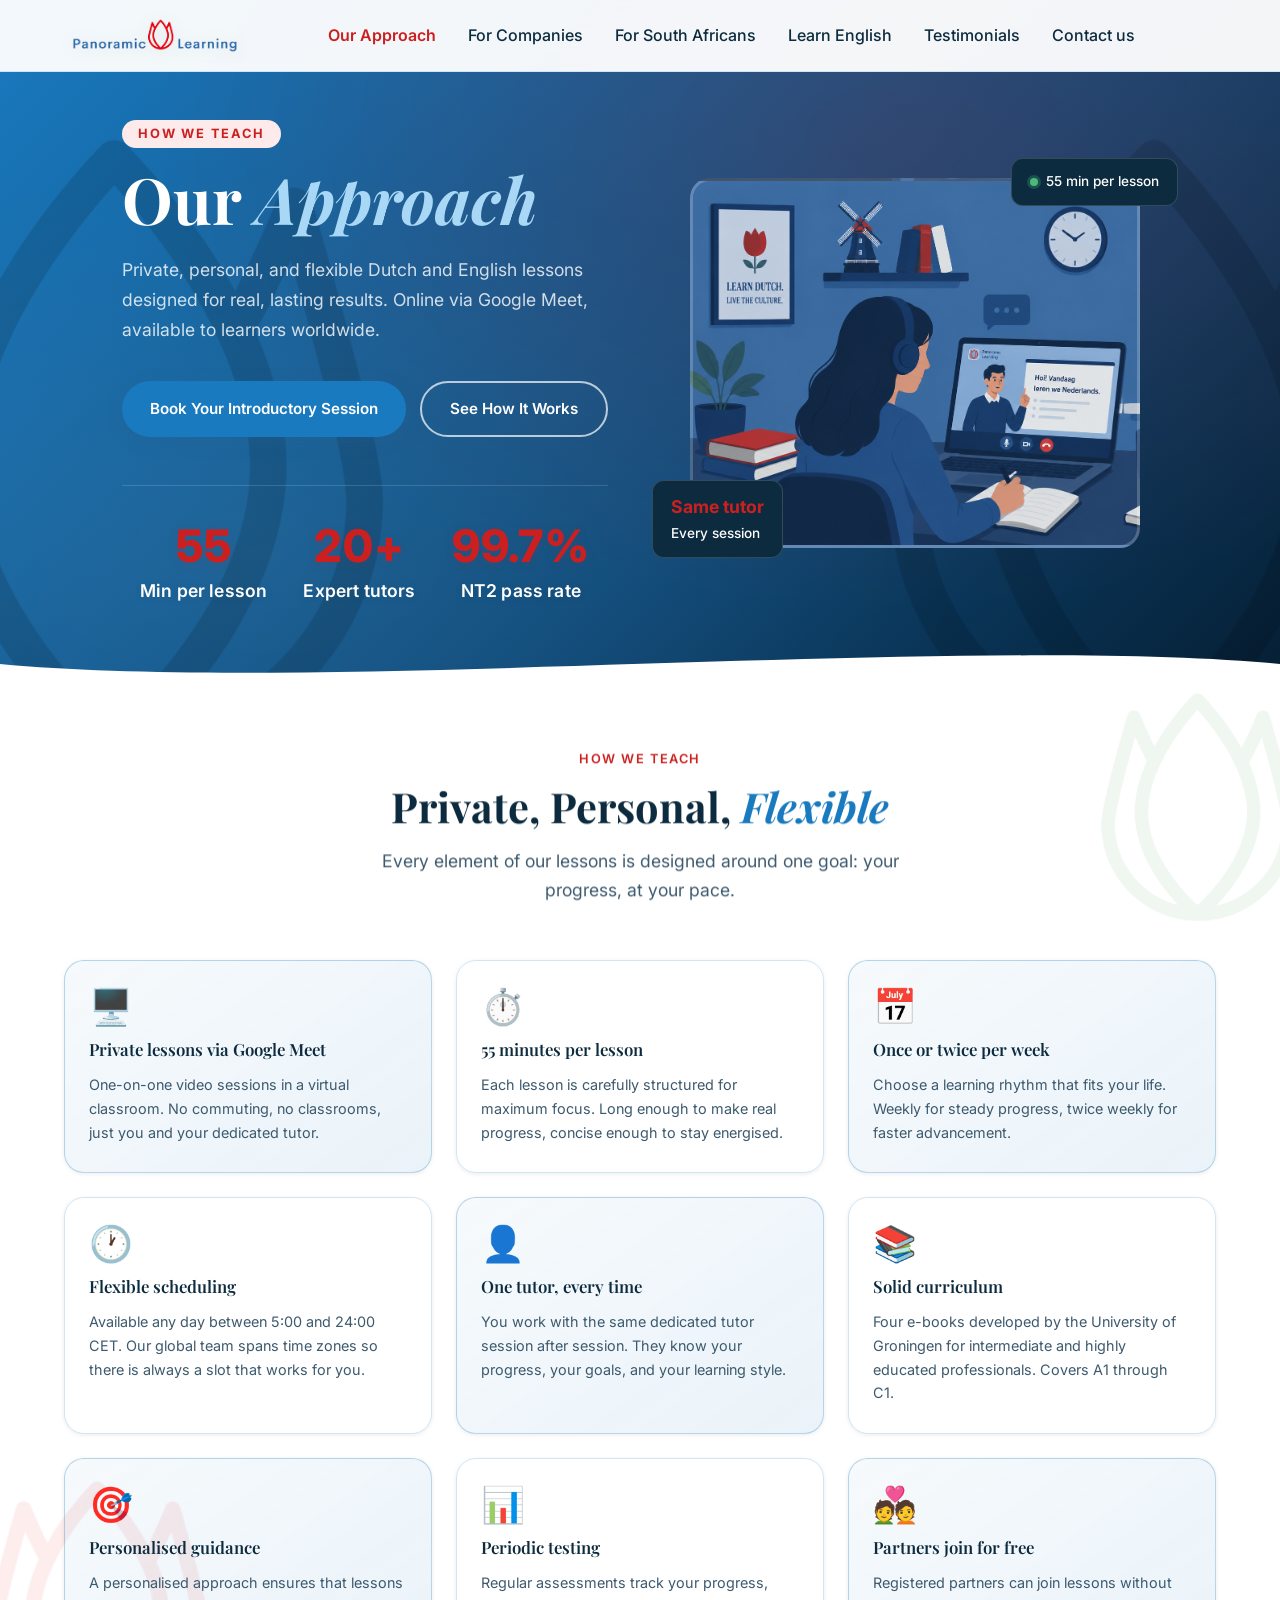
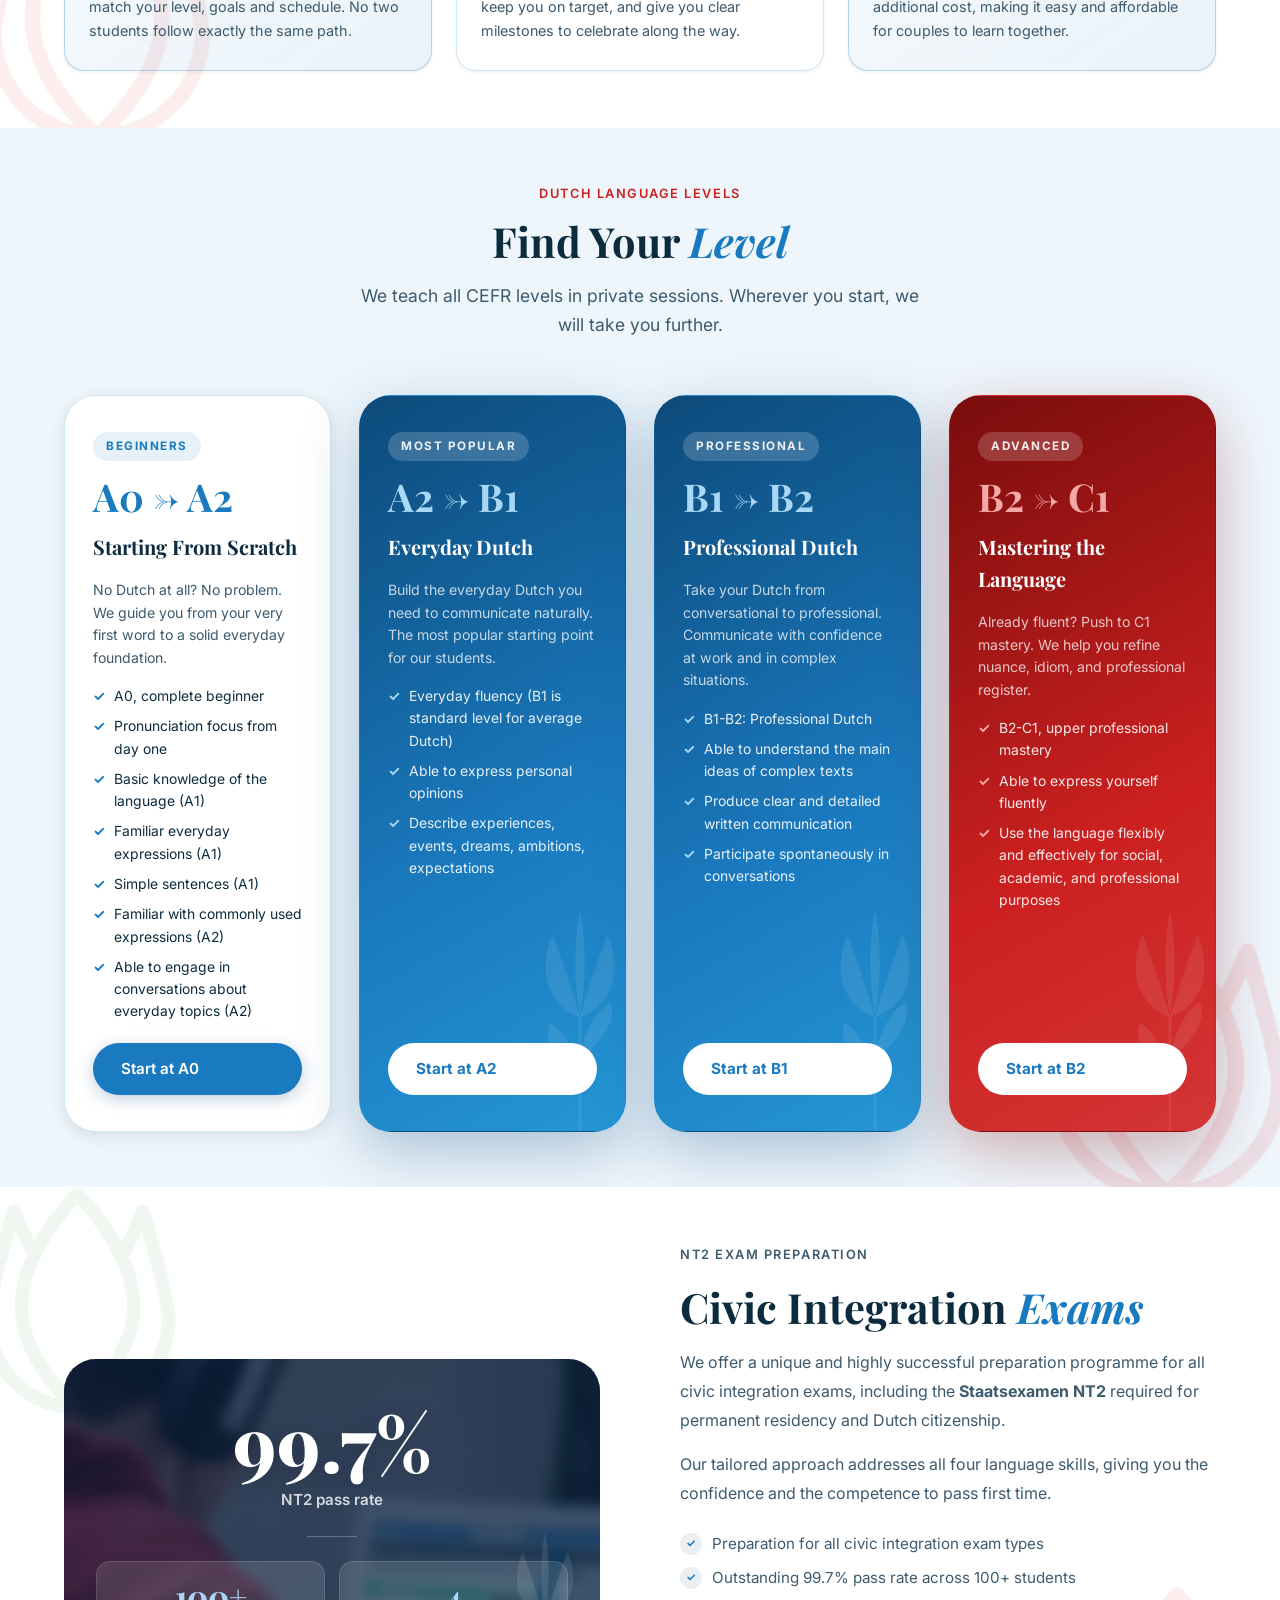
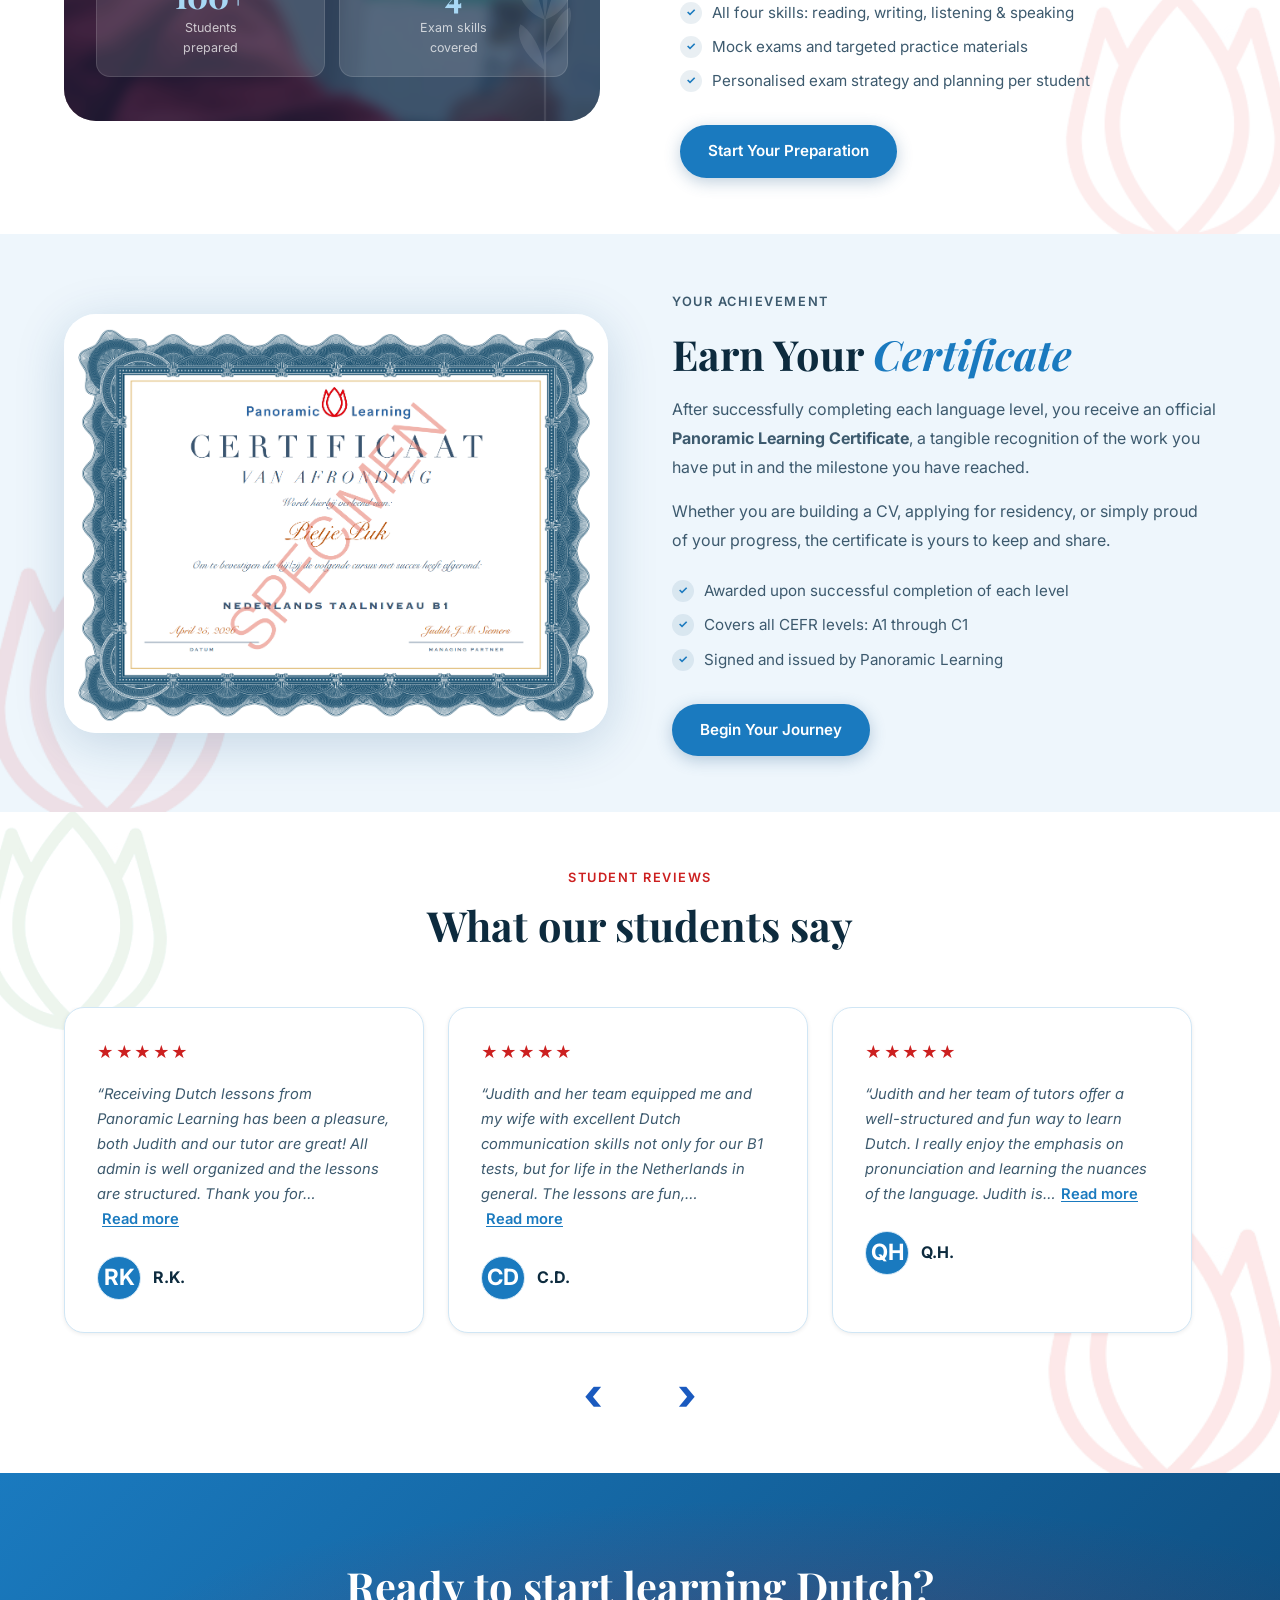
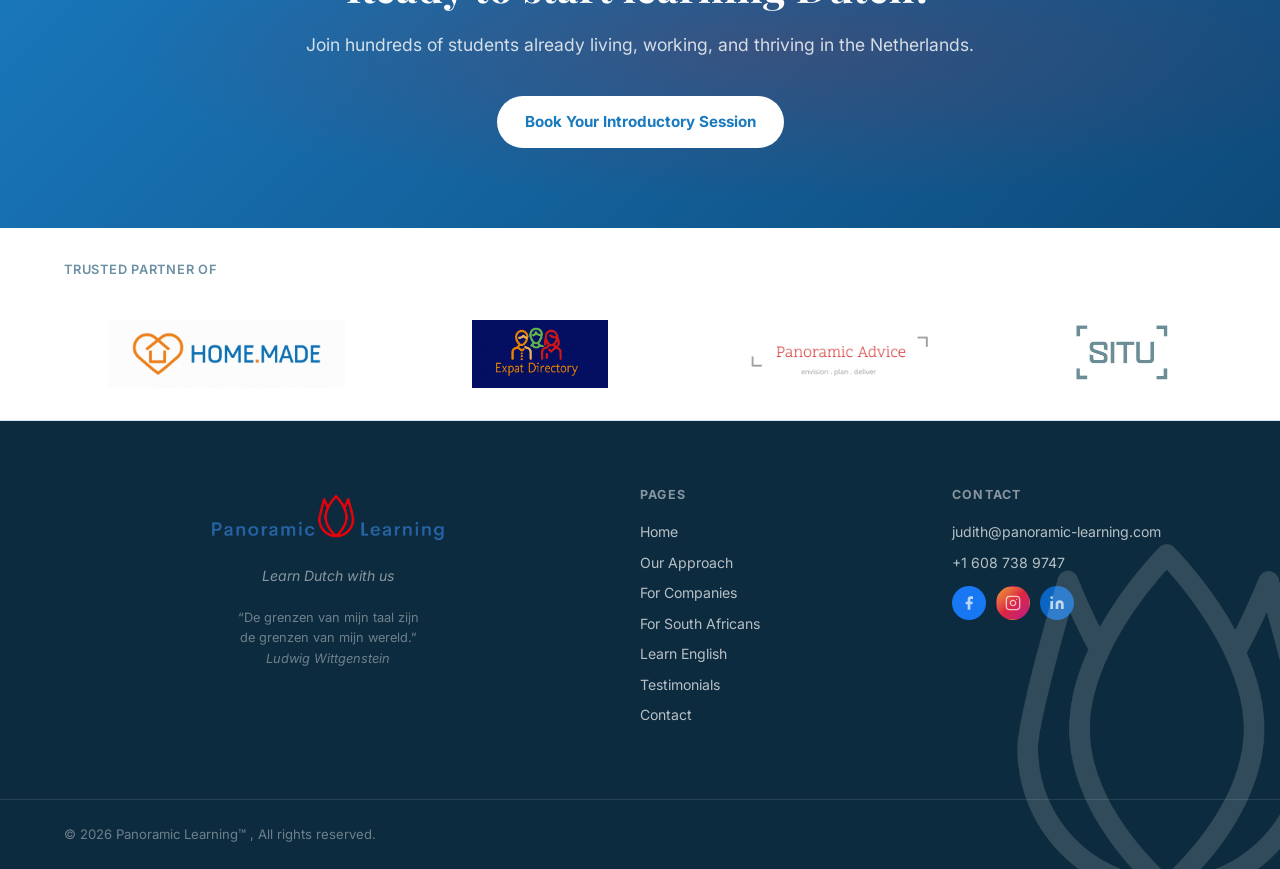
==== commit cfcefe11: "Add files via upload" ====
--- a/approach.html
+++ b/approach.html
@@ -94,7 +94,7 @@
       grid-template-columns: repeat(4, 1fr);
       gap: 28px;
       margin-top: 48px;
-      align-items: start;
+      align-items: stretch;
     }
 
     .level-card {
@@ -186,6 +186,7 @@
       display: flex;
       flex-direction: column;
       gap: 8px;
+      flex: 1;
     }
 
     .level-card ul li {
@@ -473,7 +474,7 @@
         <p class="hero-sub">Private, personal, and flexible Dutch and English lessons designed for real, lasting results. Online via
           Google Meet, available to learners worldwide.</p>
         <div class="hero-actions fade-up anim-delay-1">
-          <a href="index.html#booking" class="btn btn-primary">Book Your First Lesson</a>
+          <a href="index.html#booking" class="btn btn-primary">Book Your Introductory Session</a>
           <a href="#how-we-work" class="btn btn-outline">See How It Works</a>
         </div>
         <div class="hero-stats fade-up anim-delay-2">
@@ -544,14 +545,14 @@
             stay energised.</p>
         </div>
 
-        <div class="approach-card fade-up anim-delay-3">
+        <div class="approach-card approach-card--accent fade-up anim-delay-3">
           <div class="approach-card-icon">&#x1F4C5;</div>
           <h3>Once or twice per week</h3>
           <p>Choose a learning rhythm that fits your life. Weekly for steady progress, twice weekly for faster
             advancement.</p>
         </div>
 
-        <div class="approach-card approach-card--accent fade-up anim-delay-1">
+        <div class="approach-card fade-up anim-delay-1">
           <div class="approach-card-icon">&#x1F550;</div>
           <h3>Flexible scheduling</h3>
           <p>Available any day between 5:00 and 24:00 CET. Our global team spans time zones so there is always a slot
@@ -572,7 +573,7 @@
             Covers A1 through C1.</p>
         </div>
 
-        <div class="approach-card fade-up anim-delay-1">
+        <div class="approach-card approach-card--accent fade-up anim-delay-1">
           <div class="approach-card-icon">&#x1F3AF;</div>
           <h3>Personalised guidance</h3>
           <p>A personalised approach ensures that lessons match your level, goals and schedule. No two students follow exactly the
@@ -920,7 +921,7 @@
     <div class="container cta-band-inner">
       <h2>Ready to start learning Dutch?</h2>
       <p>Join hundreds of students already living, working, and thriving in the Netherlands.</p>
-      <a href="index.html#booking" class="btn btn-white">Book Your First Lesson</a>
+      <a href="index.html#booking" class="btn btn-white">Book Your Introductory Session</a>
     </div>
   </section>
 
--- a/style.css
+++ b/style.css
@@ -869,6 +869,8 @@
   gap: 8px;
   font-weight: 500;
   white-space: nowrap;
+  background: var(--clr-dark);
+  border: 1px solid rgba(255, 255, 255, .15);
 }
 
 .hero-card--float-1 {
@@ -1343,7 +1345,7 @@
   margin-left: 15px;
   transform: none;
   z-index: 10;
-  background: rgba(0, 0, 0, 0.54);
+  background: var(--clr-dark);
   color: #fff;
   border-radius: 14px;
   padding: 12px 18px 10px 16px;
@@ -2070,18 +2072,26 @@
   padding-block: 64px;
 }
 
+.footer-brand {
+  display: flex;
+  flex-direction: column;
+  align-items: center;
+}
+
 .footer-tagline {
   font-size: .88rem;
   margin-top: 16px;
   margin-bottom: 20px;
   color: rgba(255, 255, 255, .5);
   font-style: italic;
+  text-align: center;
 }
 
 .footer-quote {
   font-size: .8rem;
   color: rgba(255, 255, 255, .4);
   line-height: 1.6;
+  text-align: center;
 }
 
 .footer-col h4 {
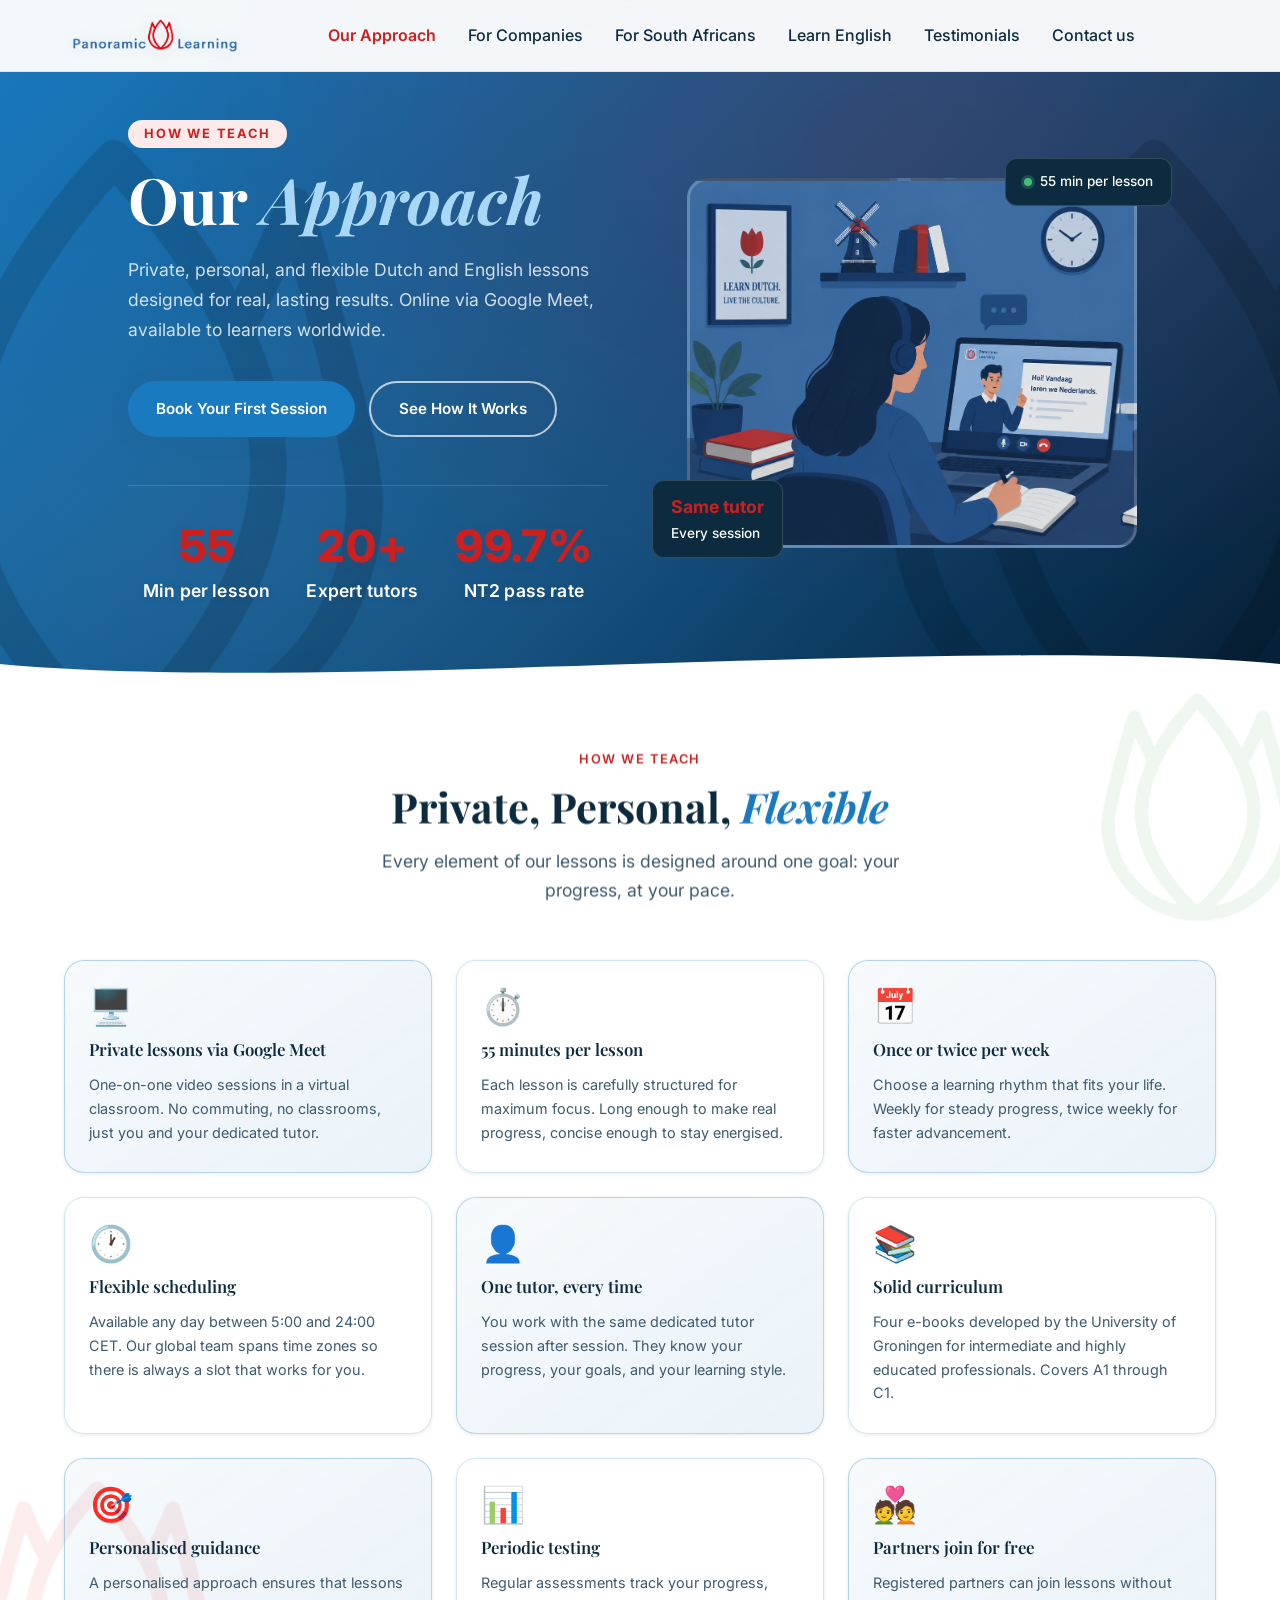
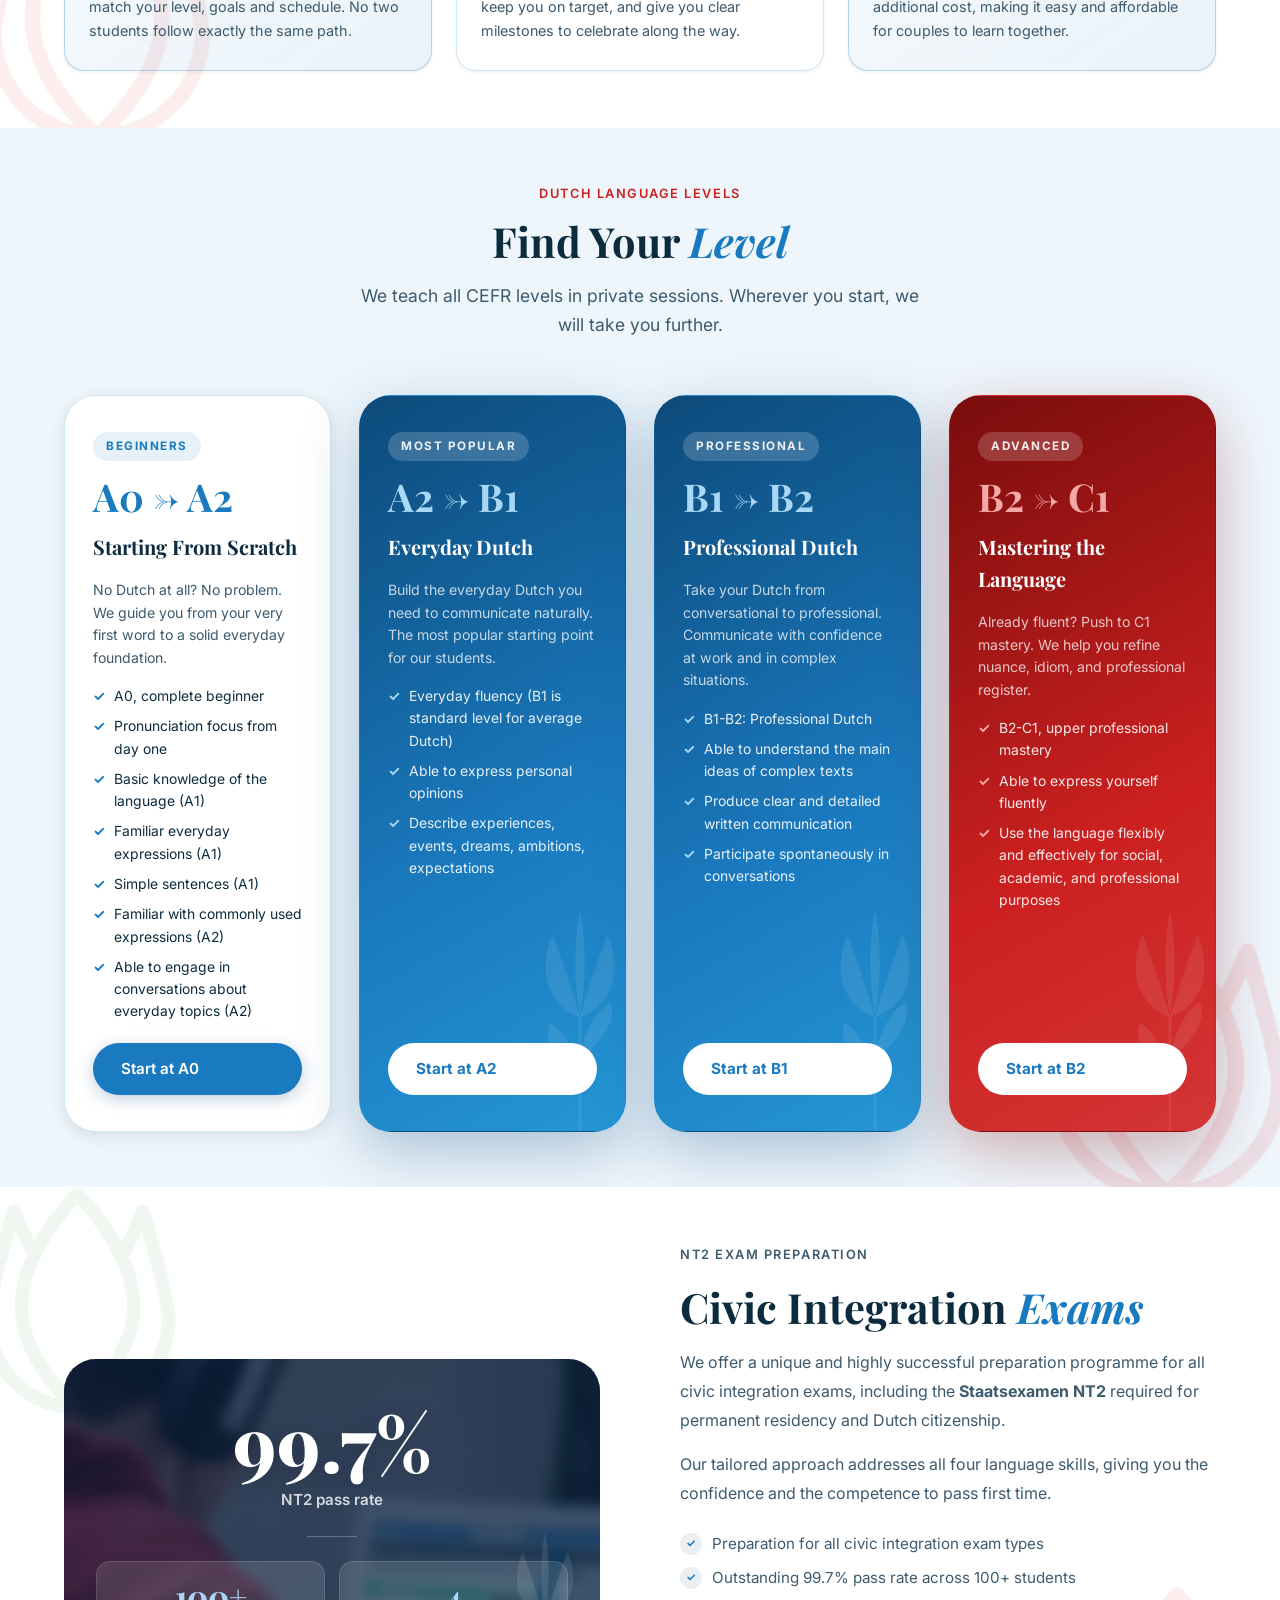
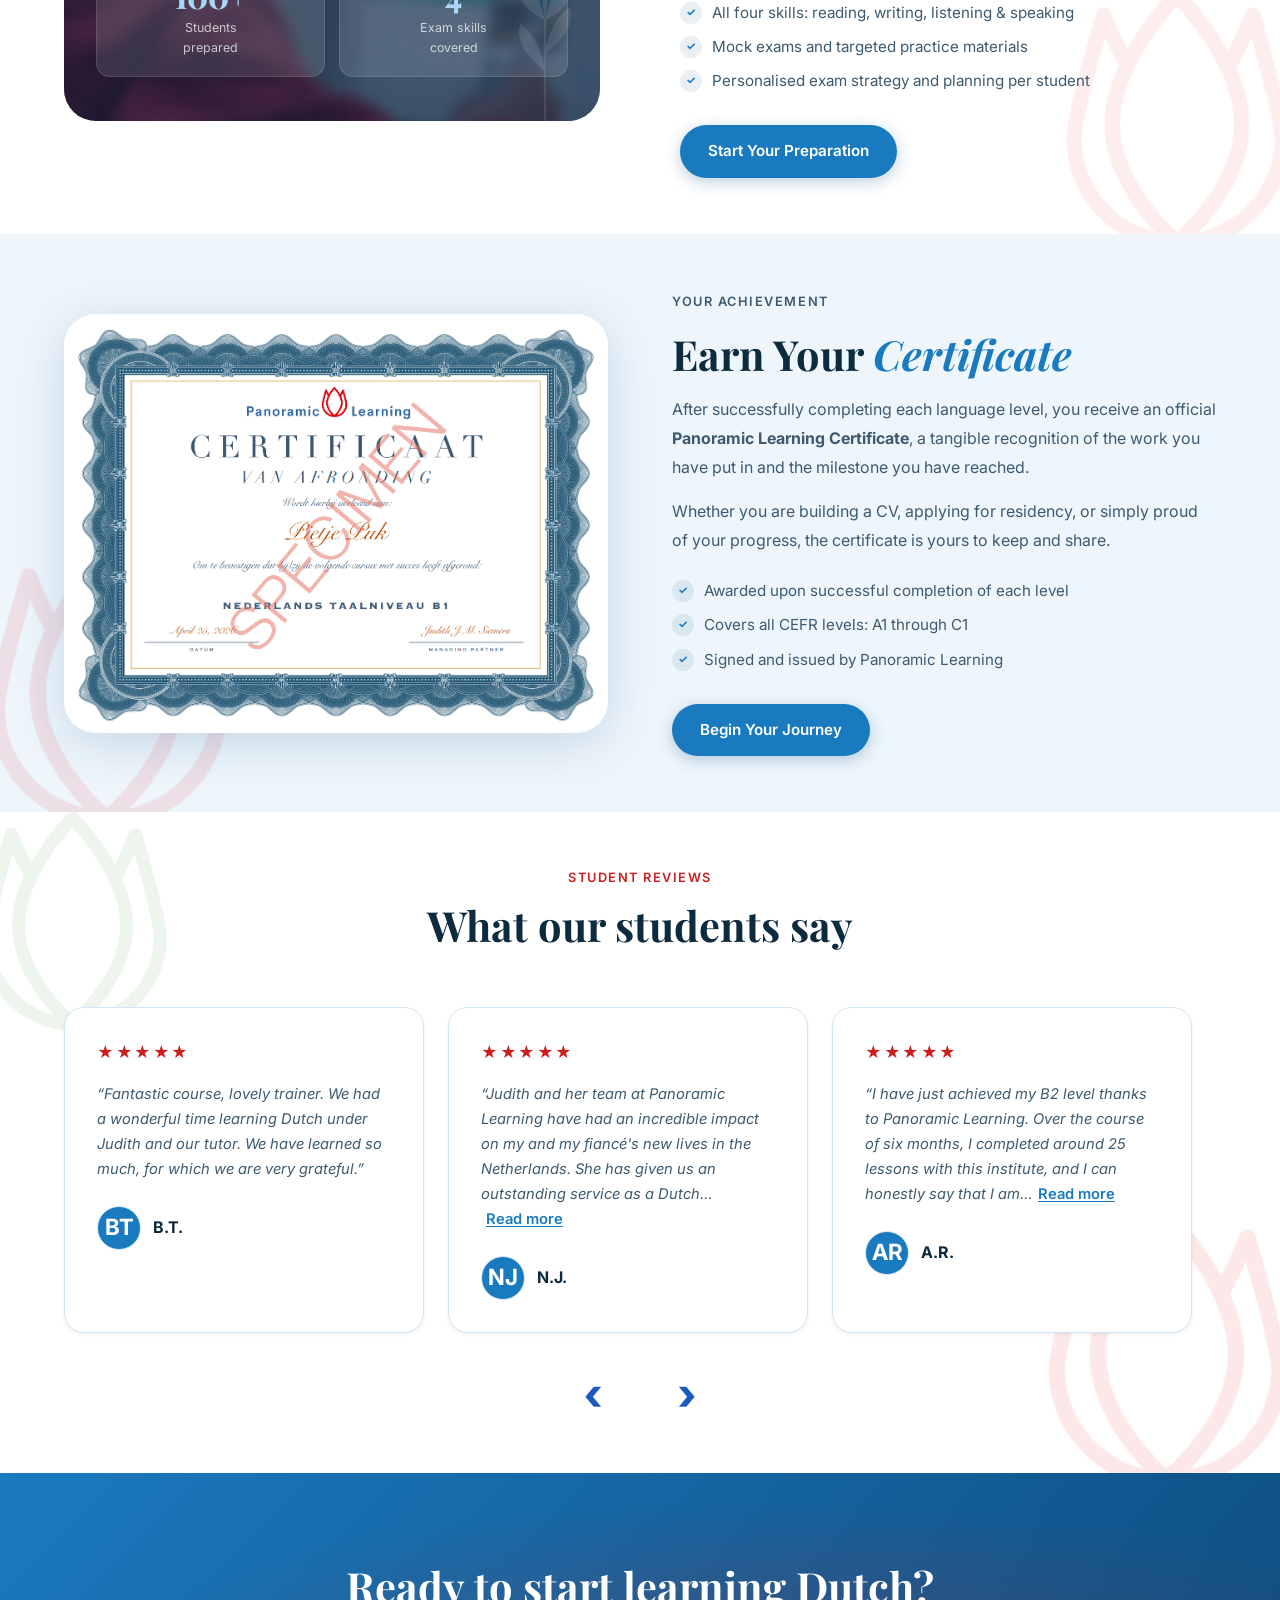
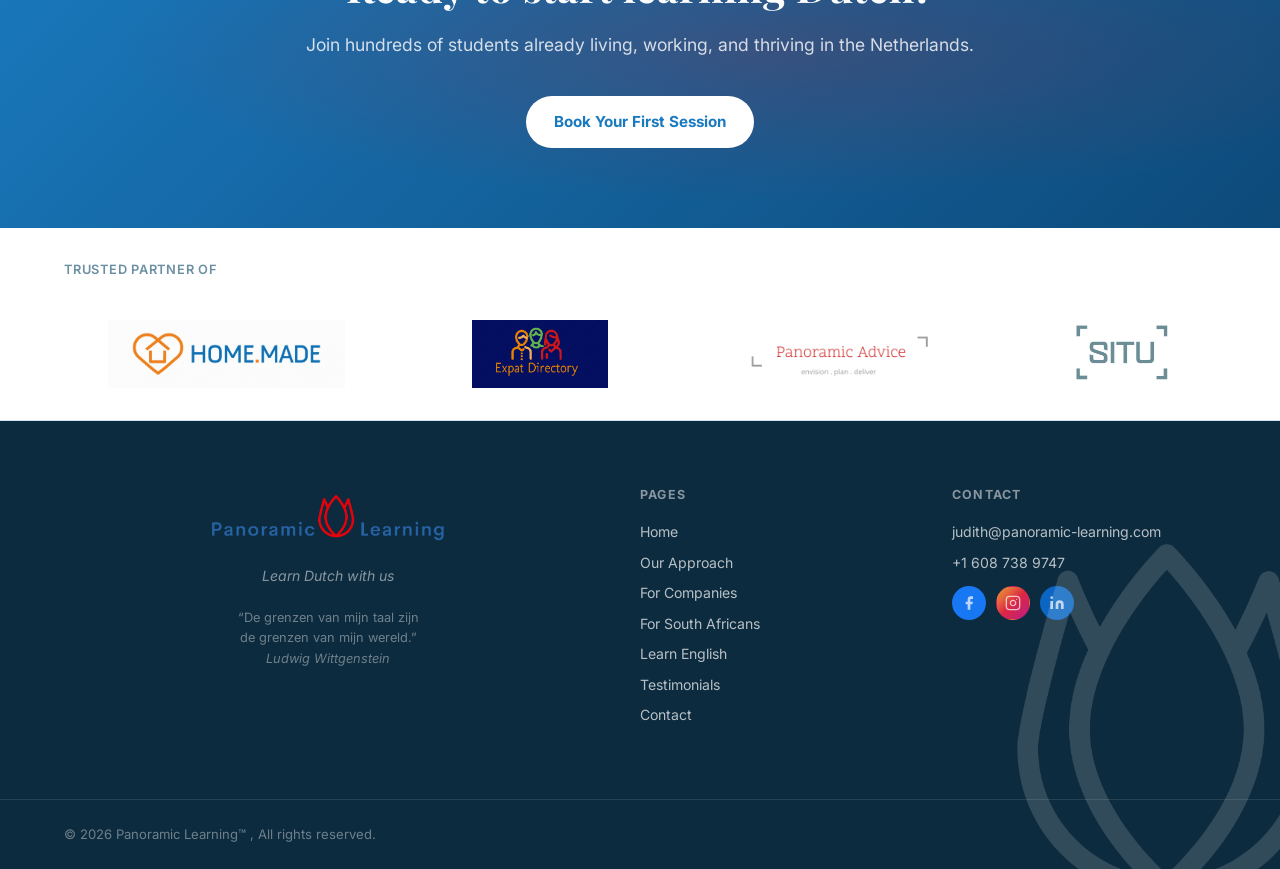
==== commit 360368a1: "Add files via upload" ====
--- a/approach.html
+++ b/approach.html
@@ -474,7 +474,7 @@
         <p class="hero-sub">Private, personal, and flexible Dutch and English lessons designed for real, lasting results. Online via
           Google Meet, available to learners worldwide.</p>
         <div class="hero-actions fade-up anim-delay-1">
-          <a href="index.html#booking" class="btn btn-primary">Book Your Introductory Session</a>
+          <a href="index.html#booking" class="btn btn-primary">Book Your First Session</a>
           <a href="#how-we-work" class="btn btn-outline">See How It Works</a>
         </div>
         <div class="hero-stats fade-up anim-delay-2">
@@ -921,7 +921,7 @@
     <div class="container cta-band-inner">
       <h2>Ready to start learning Dutch?</h2>
       <p>Join hundreds of students already living, working, and thriving in the Netherlands.</p>
-      <a href="index.html#booking" class="btn btn-white">Book Your Introductory Session</a>
+      <a href="index.html#booking" class="btn btn-white">Book Your First Session</a>
     </div>
   </section>
 
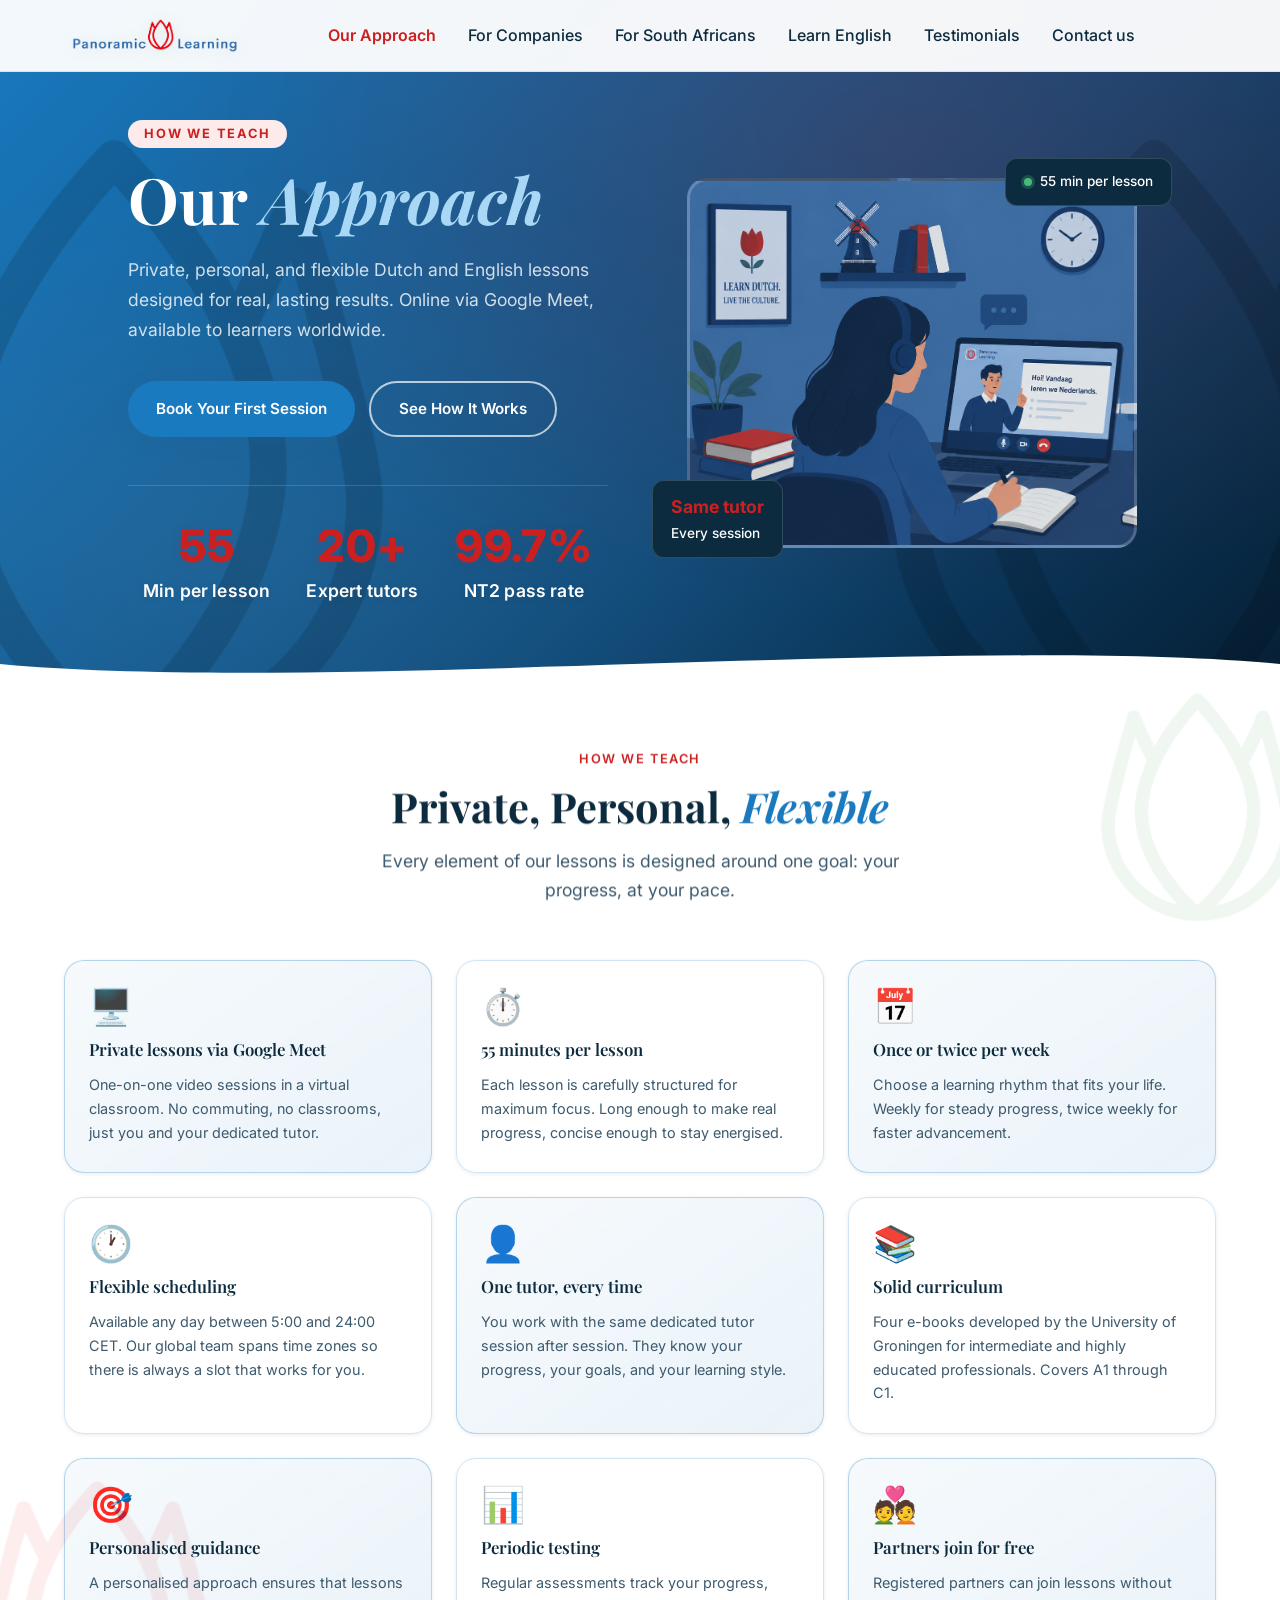
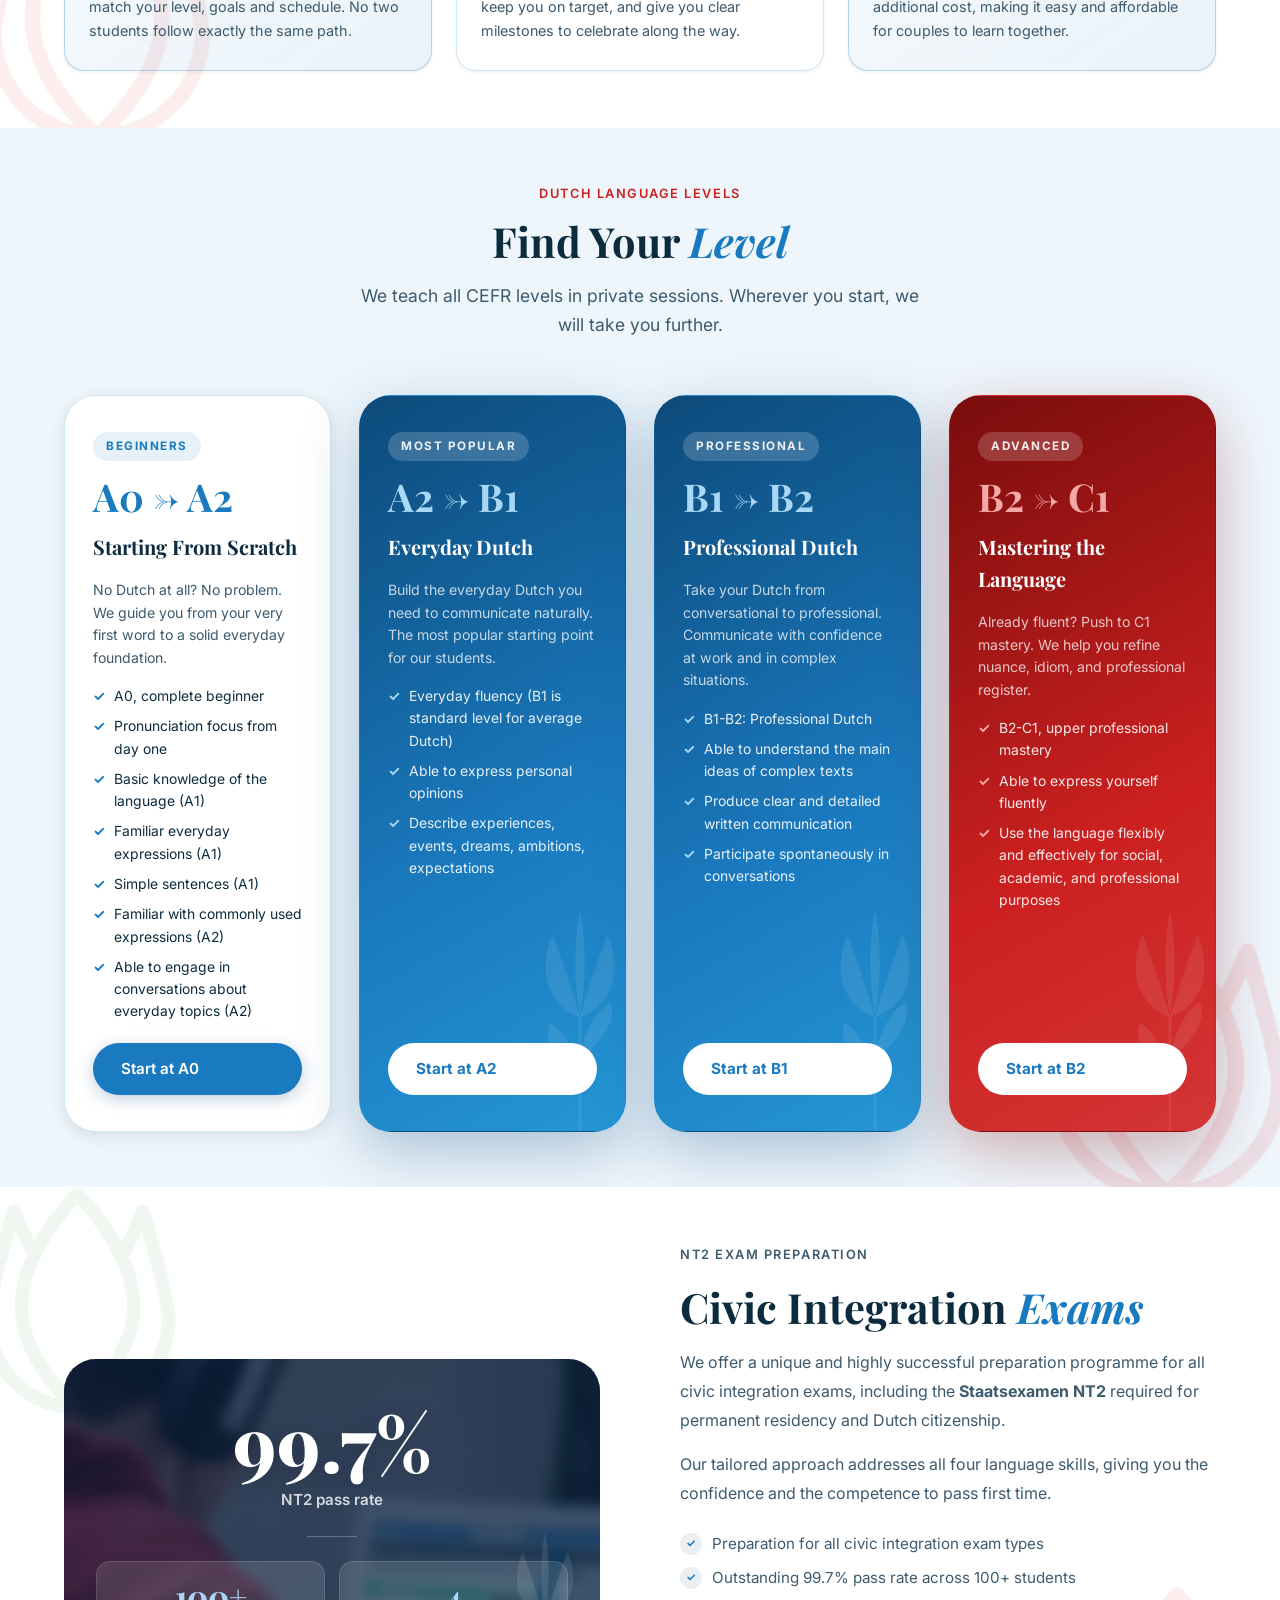
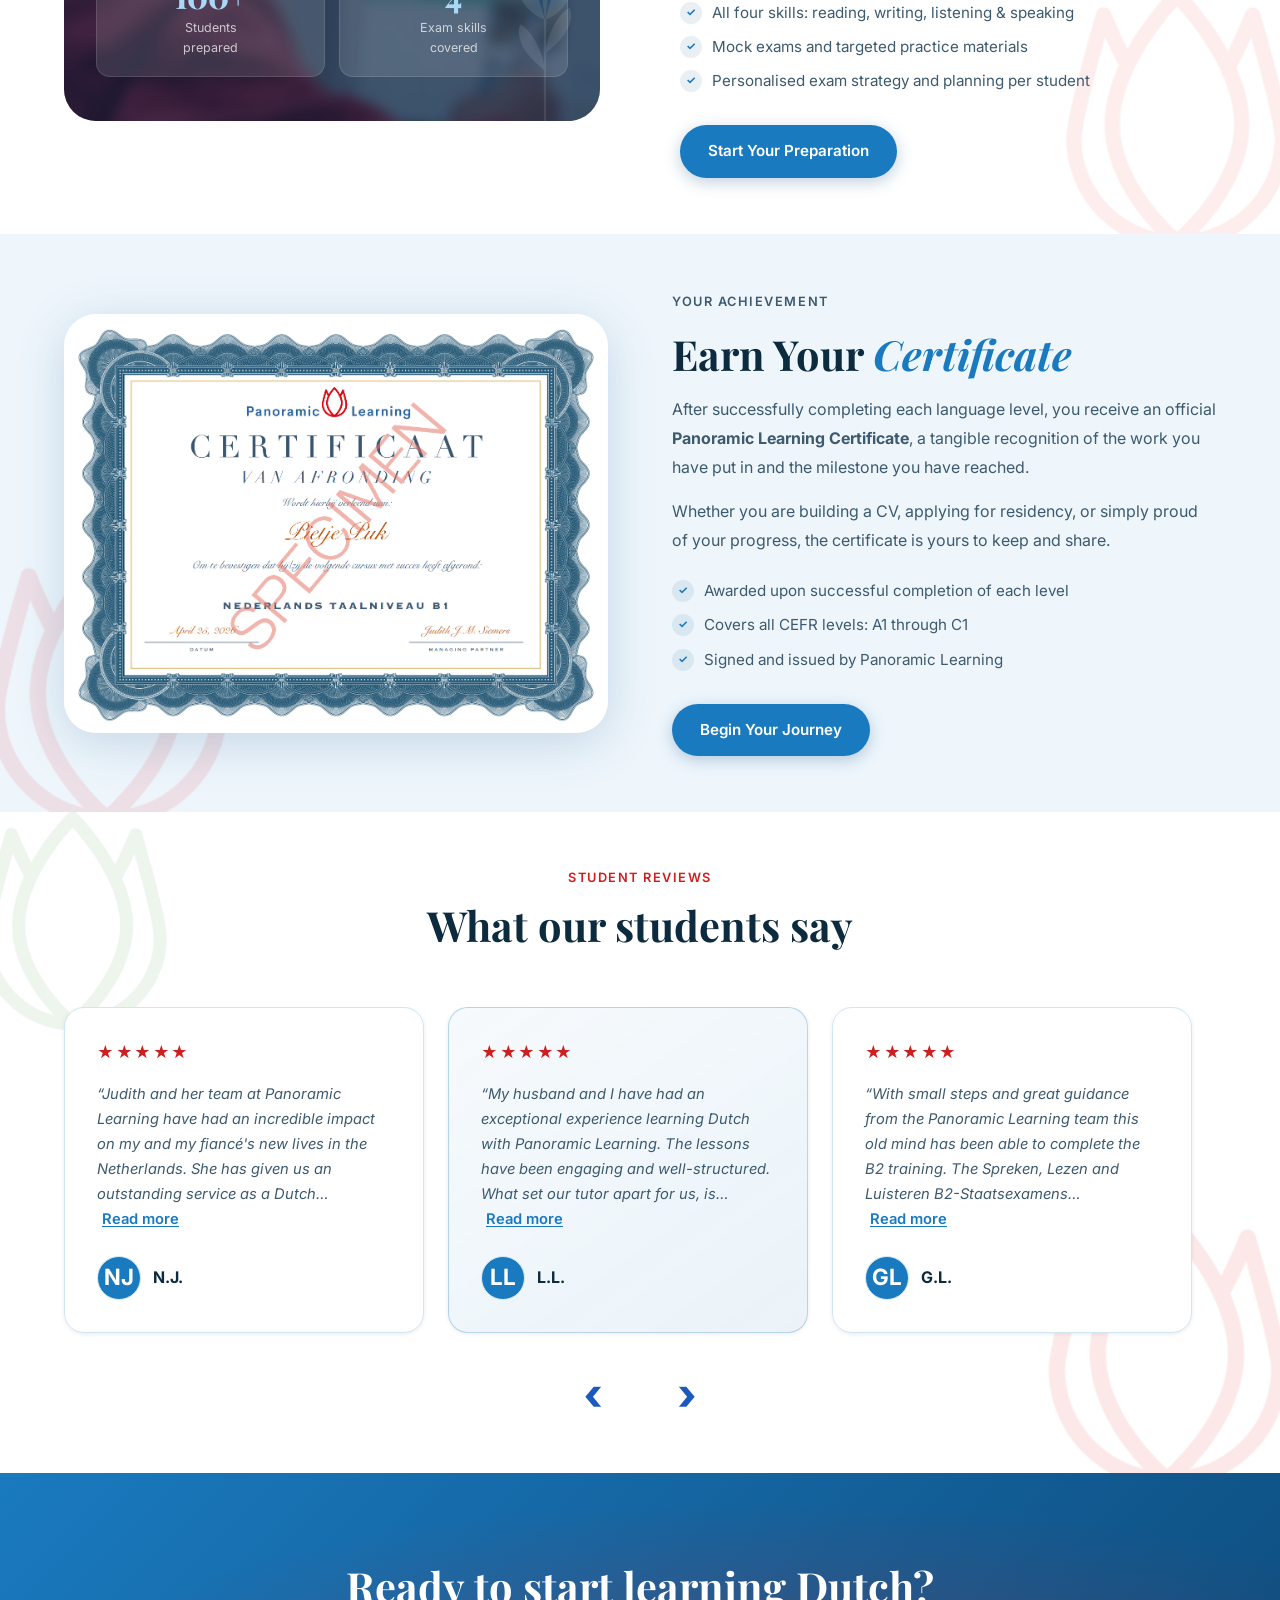
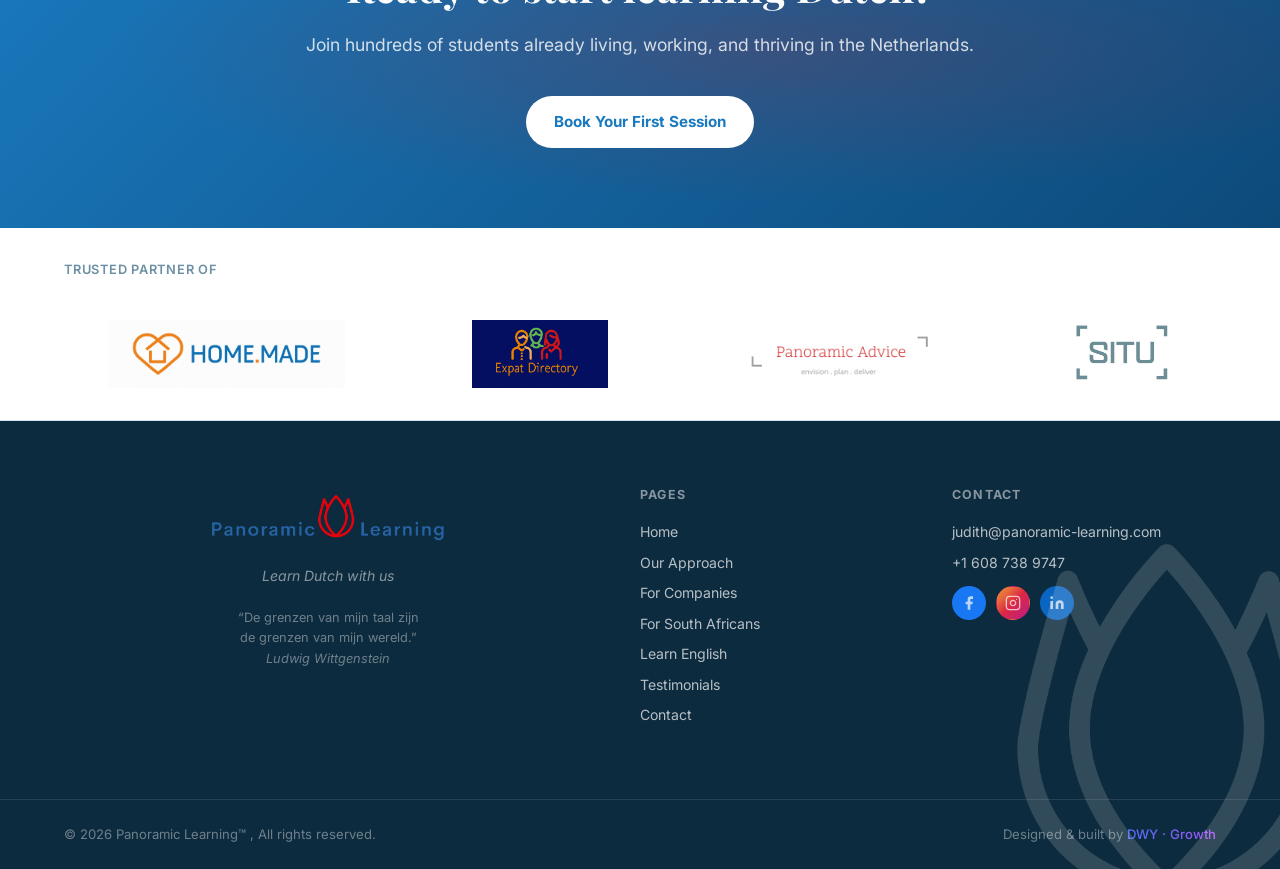
==== commit 4328d147: "Add files via upload" ====
--- a/approach.html
+++ b/approach.html
@@ -992,6 +992,7 @@
     <div class="footer-bottom">
       <div class="container">
         <p>&copy; 2026 Panoramic Learning&trade; , All rights reserved.</p>
+        <p>Designed &amp; built by <a href="https://dwy-growth.github.io/dwy-growth/" target="_blank" rel="noopener" class="footer-agency-link">DWY · Growth</a></p>
       </div>
     </div>
   </footer>
--- a/style.css
+++ b/style.css
@@ -1488,7 +1488,7 @@
 }
 
 .course-card {
-  background: linear-gradient(135deg, #fffafa 0%, #fde5e5 55%, #e4f1fb 100%);
+  background: #fff;
   border: 1px solid var(--clr-border);
   border-radius: var(--radius-lg);
   padding: 32px 28px;
@@ -1503,7 +1503,8 @@
 }
 
 .course-card--featured {
-  border-color: var(--clr-primary);
+  background: linear-gradient(145deg, rgba(26, 122, 191, 0.04), rgba(26, 122, 191, 0.09));
+  border-color: rgba(26, 122, 191, 0.28);
   box-shadow: 0 0 0 2px var(--clr-primary), var(--shadow-md);
 }
 
@@ -1541,10 +1542,10 @@
 }
 
 .course-card {
-  background: linear-gradient(135deg, #fffafa 0%, #fde5e5 55%, #e4f1fb 100%);
-  border: 2.5px solid #1a5abf33;
+  background: #fff;
+  border: 1px solid var(--clr-border);
   border-radius: 22px;
-  box-shadow: 0 8px 32px 0 rgba(26, 90, 191, 0.18), 0 2px 8px 0 rgba(204, 32, 32, 0.08);
+  box-shadow: var(--shadow-sm);
   padding: 32px 28px;
   position: relative;
   transition: all .2s ease;
@@ -1663,11 +1664,16 @@
 .testimonial-card {
   max-width: 360px;
   flex-shrink: 0;
-  background: var(--clr-bg);
+  background: #fff;
   border: 1px solid var(--clr-border);
   border-radius: var(--radius-lg);
   padding: 32px;
   box-shadow: var(--shadow-sm);
+}
+
+.testimonial-card:nth-child(even) {
+  background: linear-gradient(145deg, rgba(26, 122, 191, 0.04), rgba(26, 122, 191, 0.09));
+  border-color: rgba(26, 122, 191, 0.28);
 }
 
 .testimonial-stars {
@@ -2150,6 +2156,19 @@
   color: rgba(255, 255, 255, .8);
 }
 
+.footer-agency-link {
+  background: linear-gradient(90deg, #4F6EF7, #A855F7);
+  -webkit-background-clip: text;
+  background-clip: text;
+  color: transparent;
+  text-decoration: none;
+  font-weight: 500;
+  transition: opacity 0.2s ease;
+}
+.footer-agency-link:hover {
+  opacity: 0.75;
+}
+
 /* ---------- SOCIAL BUTTONS ---------- */
 .social-btns {
   display: flex;
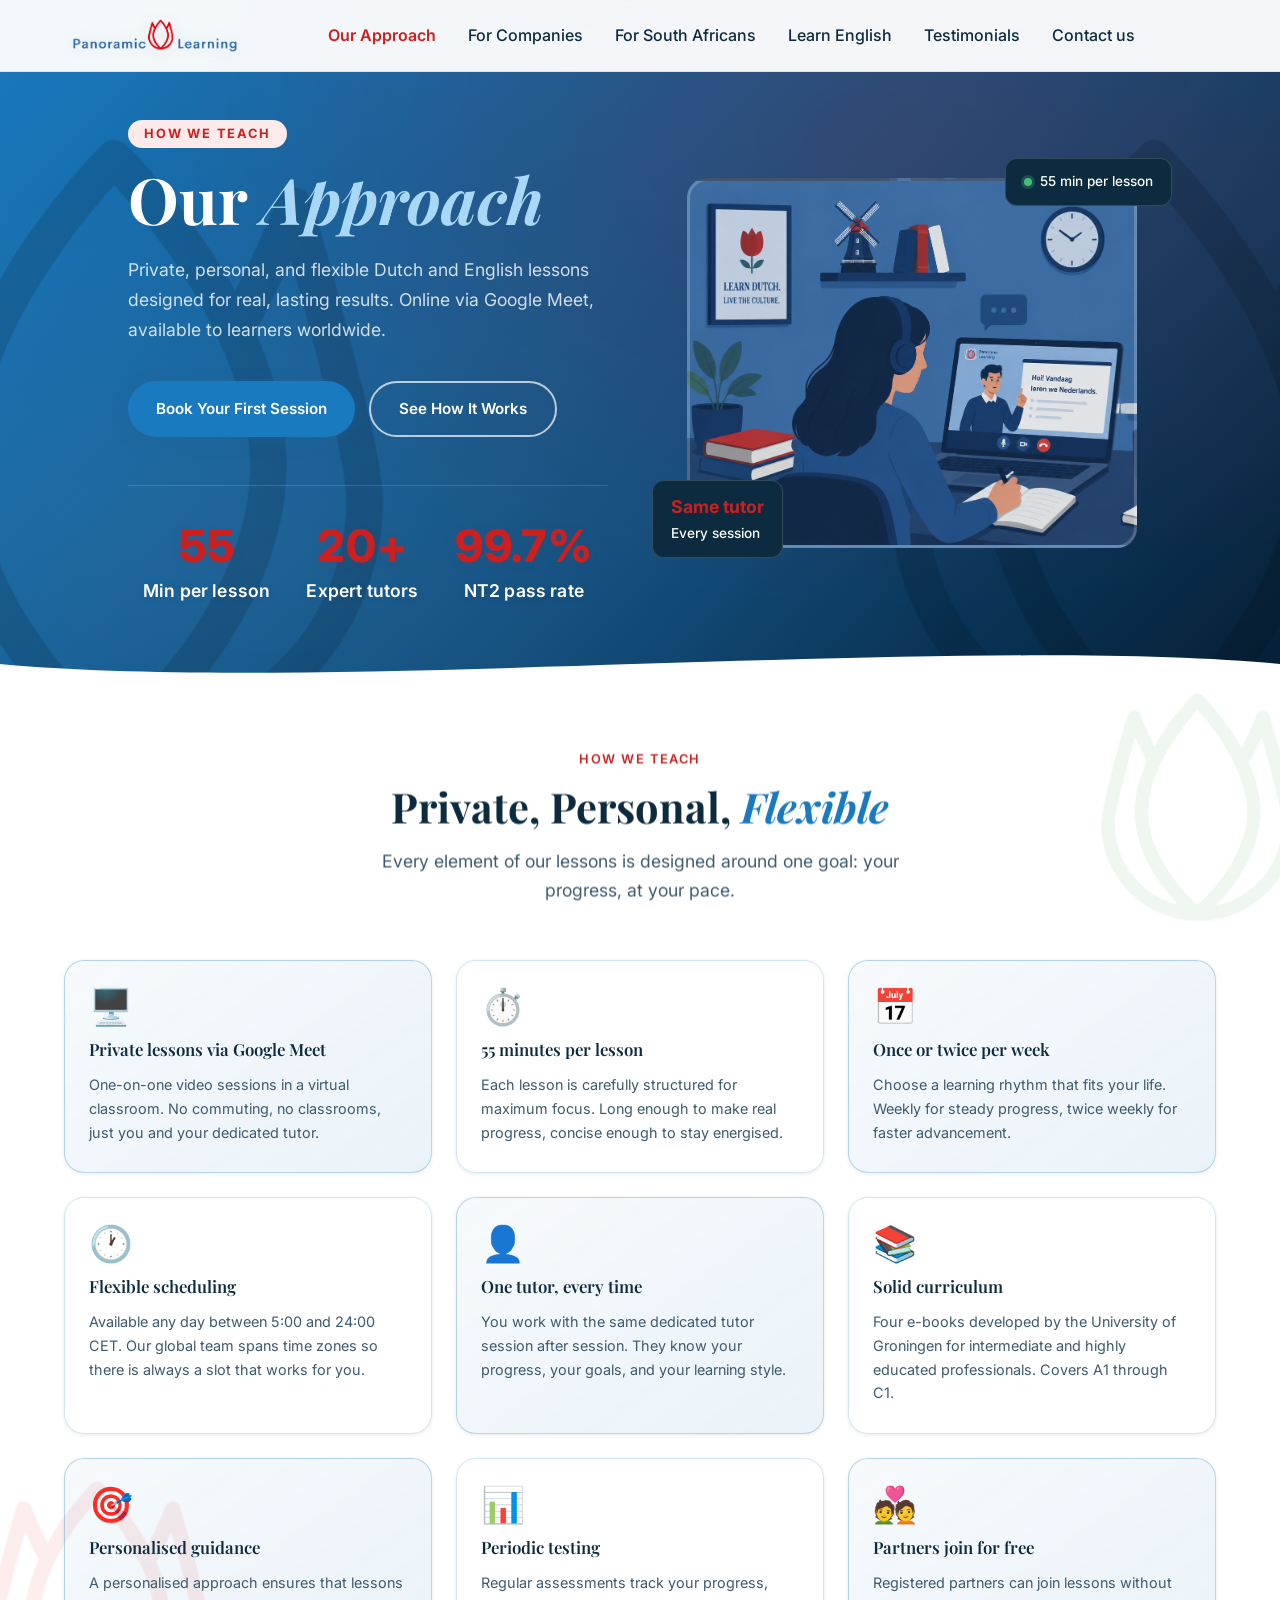
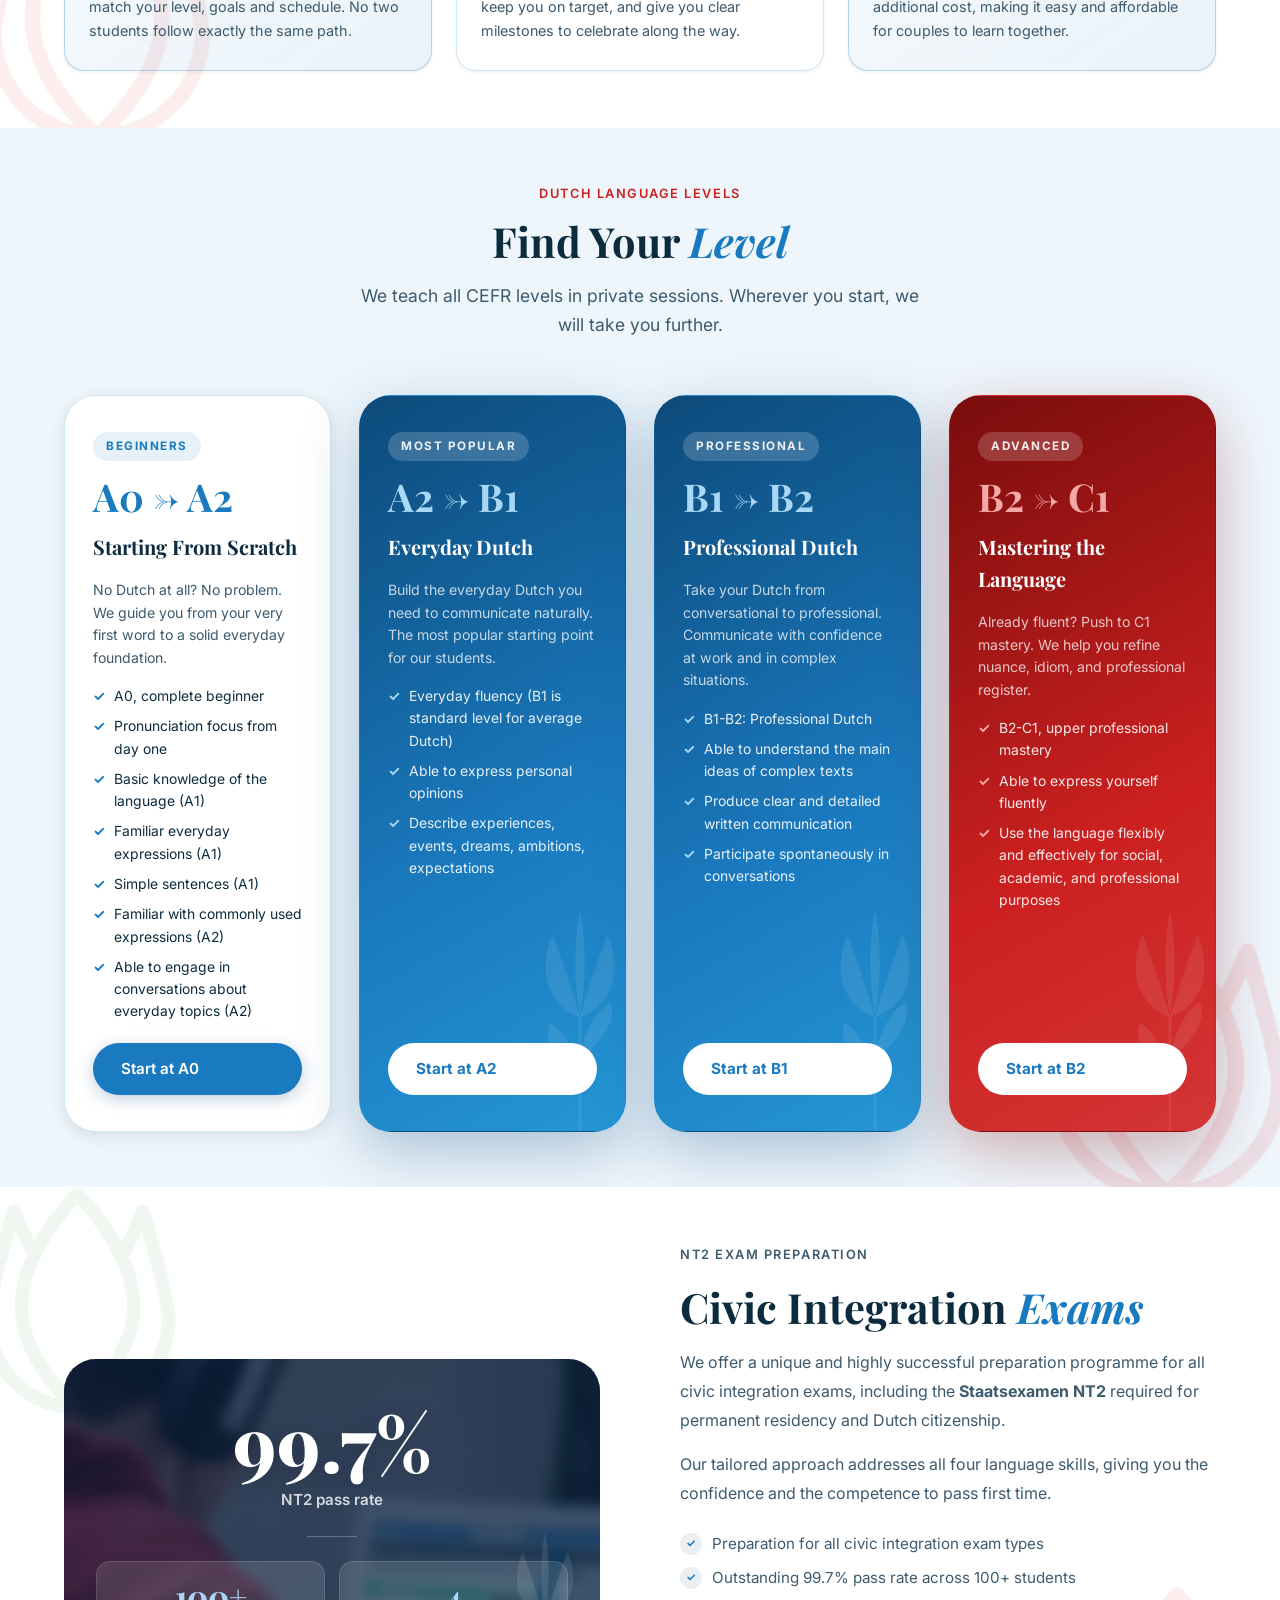
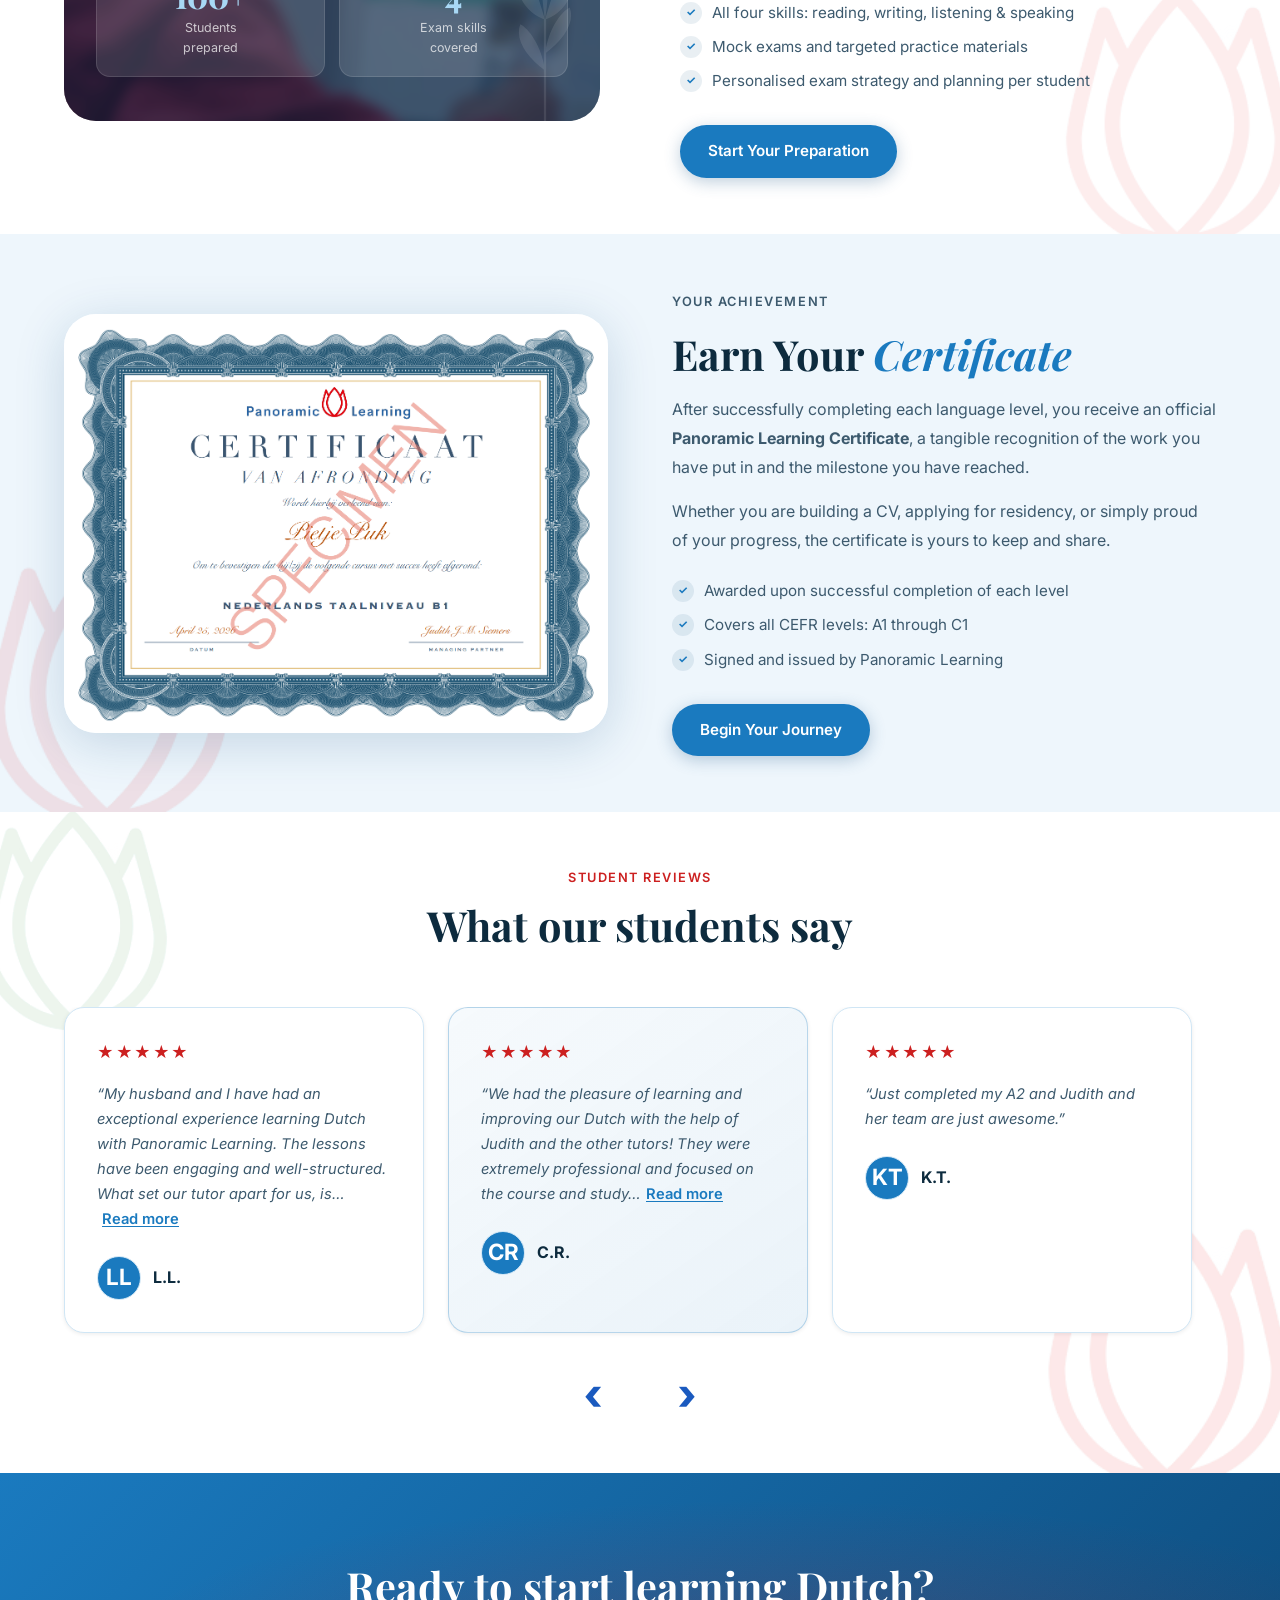
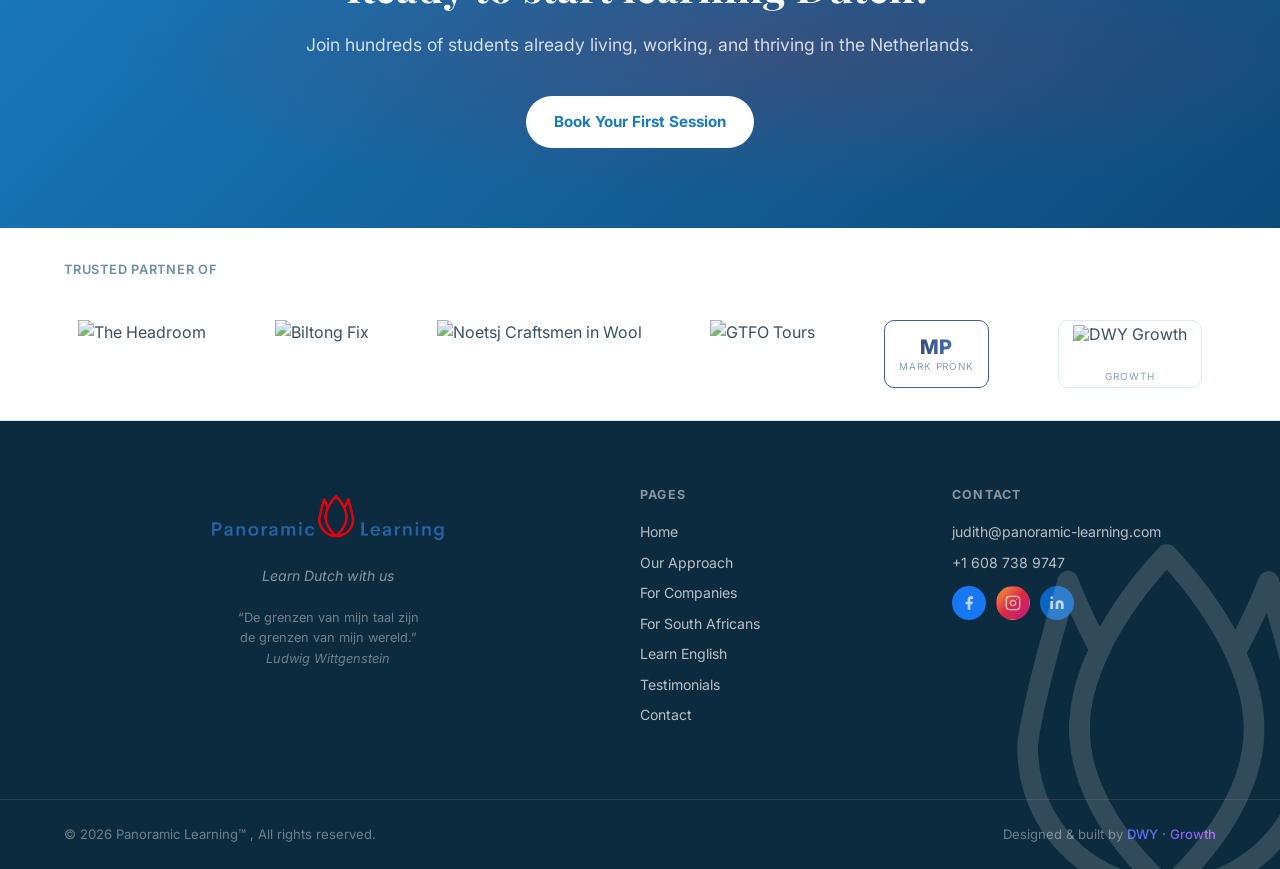
==== commit 38add126: "Add files via upload" ====
--- a/approach.html
+++ b/approach.html
@@ -930,12 +930,12 @@
     <div class="container">
       <p class="partners-label">Trusted partner of</p>
       <div class="partners-logos">
-        <span class="partner-logo"><img src="images/home-made.jpg" alt="Home.Made logo" style="height:68px;" /></span>
-        <span class="partner-logo"><img src="images/expat-directory.png" alt="Expat Directory logo"
-            style="height:68px;" /></span>
-        <span class="partner-logo"><img src="images/panoramic-advice.png" alt="Panoramic Advice logo"
-            style="height:68px;" /></span>
-        <span class="partner-logo"><img src="images/situ.jpg" alt="Situ logo" style="height:68px;" /></span>
+        <a href="https://theheadroom.nl/" target="_blank" rel="noopener" class="partner-logo"><img src="images/the-headroom.png" alt="The Headroom" style="height:68px;" /></a>
+        <a href="https://biltongfix.com/" target="_blank" rel="noopener" class="partner-logo"><img src="images/biltang.png" alt="Biltong Fix" style="height:68px;" /></a>
+        <a href="https://noetsj.com/nl/" target="_blank" rel="noopener" class="partner-logo"><img src="images/noetsj.png" alt="Noetsj Craftsmen in Wool" style="height:68px;" /></a>
+        <a href="https://gtfotours.com" target="_blank" rel="noopener" class="partner-logo"><img src="images/gtfo.png" alt="GTFO Tours" style="height:68px;" /></a>
+        <a href="https://www.linkedin.com/in/mark-pronk-30429446/" target="_blank" rel="noopener" class="partner-logo"><span class="partner-text-logo partner-text-logo--mp"><strong>MP</strong><small>Mark Pronk</small></span></a>
+        <a href="https://dwy-growth.github.io/dwy-growth/" target="_blank" rel="noopener" class="partner-logo"><span class="partner-text-logo partner-text-logo--dwy"><img src="images/dwy.png" alt="DWY Growth" style="height:44px;" /><small>Growth</small></span></a>
       </div>
     </div>
   </section>
--- a/style.css
+++ b/style.css
@@ -1242,6 +1242,57 @@
 .partner-logo {
   margin-left: auto;
   margin-right: auto;
+}
+a.partner-logo {
+  display: inline-flex;
+  align-items: center;
+  opacity: 0.82;
+  transition: opacity 0.2s ease, transform 0.2s ease;
+  text-decoration: none;
+}
+a.partner-logo:hover {
+  opacity: 1;
+  transform: translateY(-2px);
+}
+.partner-text-logo {
+  display: flex;
+  flex-direction: column;
+  align-items: center;
+  justify-content: center;
+  height: 68px;
+  min-width: 72px;
+  padding: 0 14px;
+  border: 1.5px solid var(--clr-border);
+  border-radius: 10px;
+  line-height: 1.2;
+}
+.partner-text-logo strong {
+  font-size: 1.25rem;
+  font-weight: 800;
+  letter-spacing: 0.01em;
+  color: var(--clr-dark);
+}
+.partner-text-logo small {
+  font-size: 0.62rem;
+  text-transform: uppercase;
+  letter-spacing: 0.1em;
+  color: var(--clr-light);
+  margin-top: 2px;
+}
+.partner-text-logo--dwy strong {
+  background: linear-gradient(90deg, #4F6EF7, #A855F7);
+  -webkit-background-clip: text;
+  background-clip: text;
+  color: transparent;
+}
+.partner-text-logo--mp {
+  border-color: #1A3B7A;
+}
+.partner-text-logo--mp strong {
+  background: linear-gradient(90deg, #0D2555, #1A4FA0);
+  -webkit-background-clip: text;
+  background-clip: text;
+  color: transparent;
 }
 
 @media (max-width: 700px) {
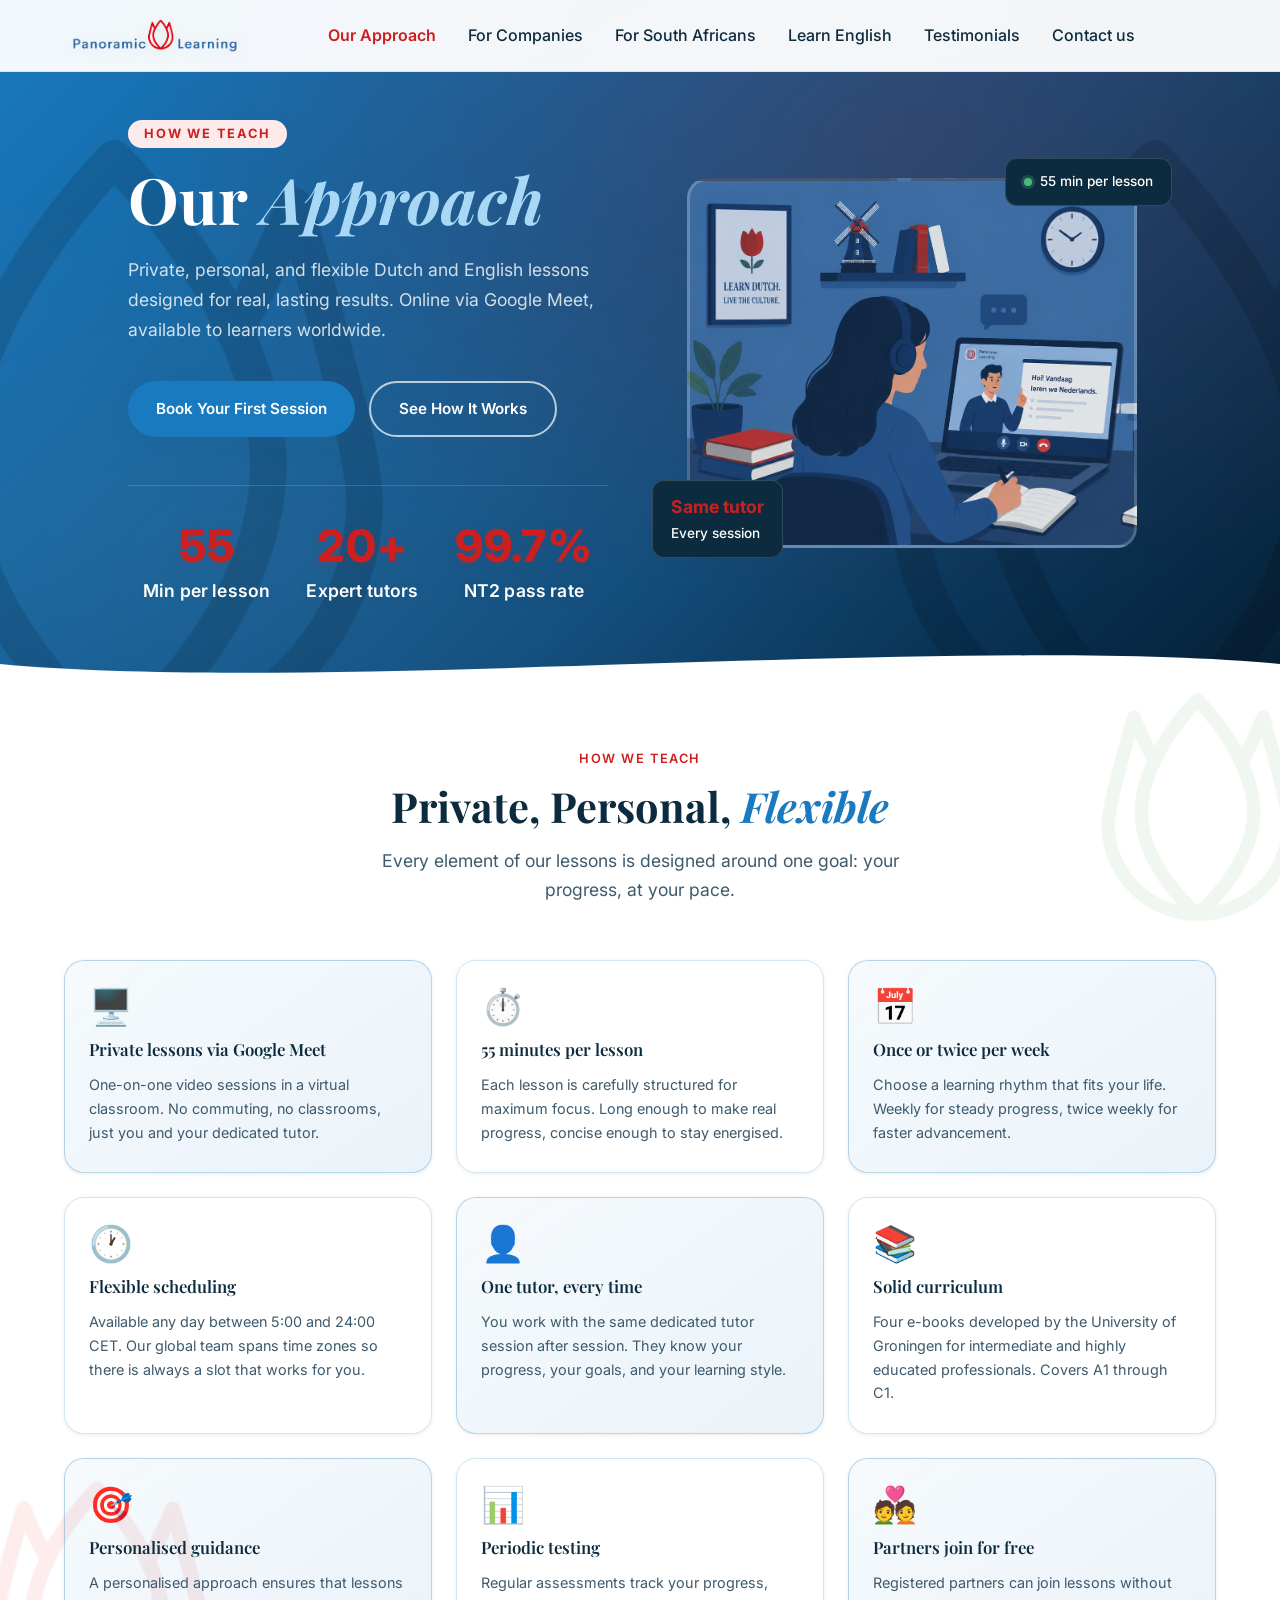
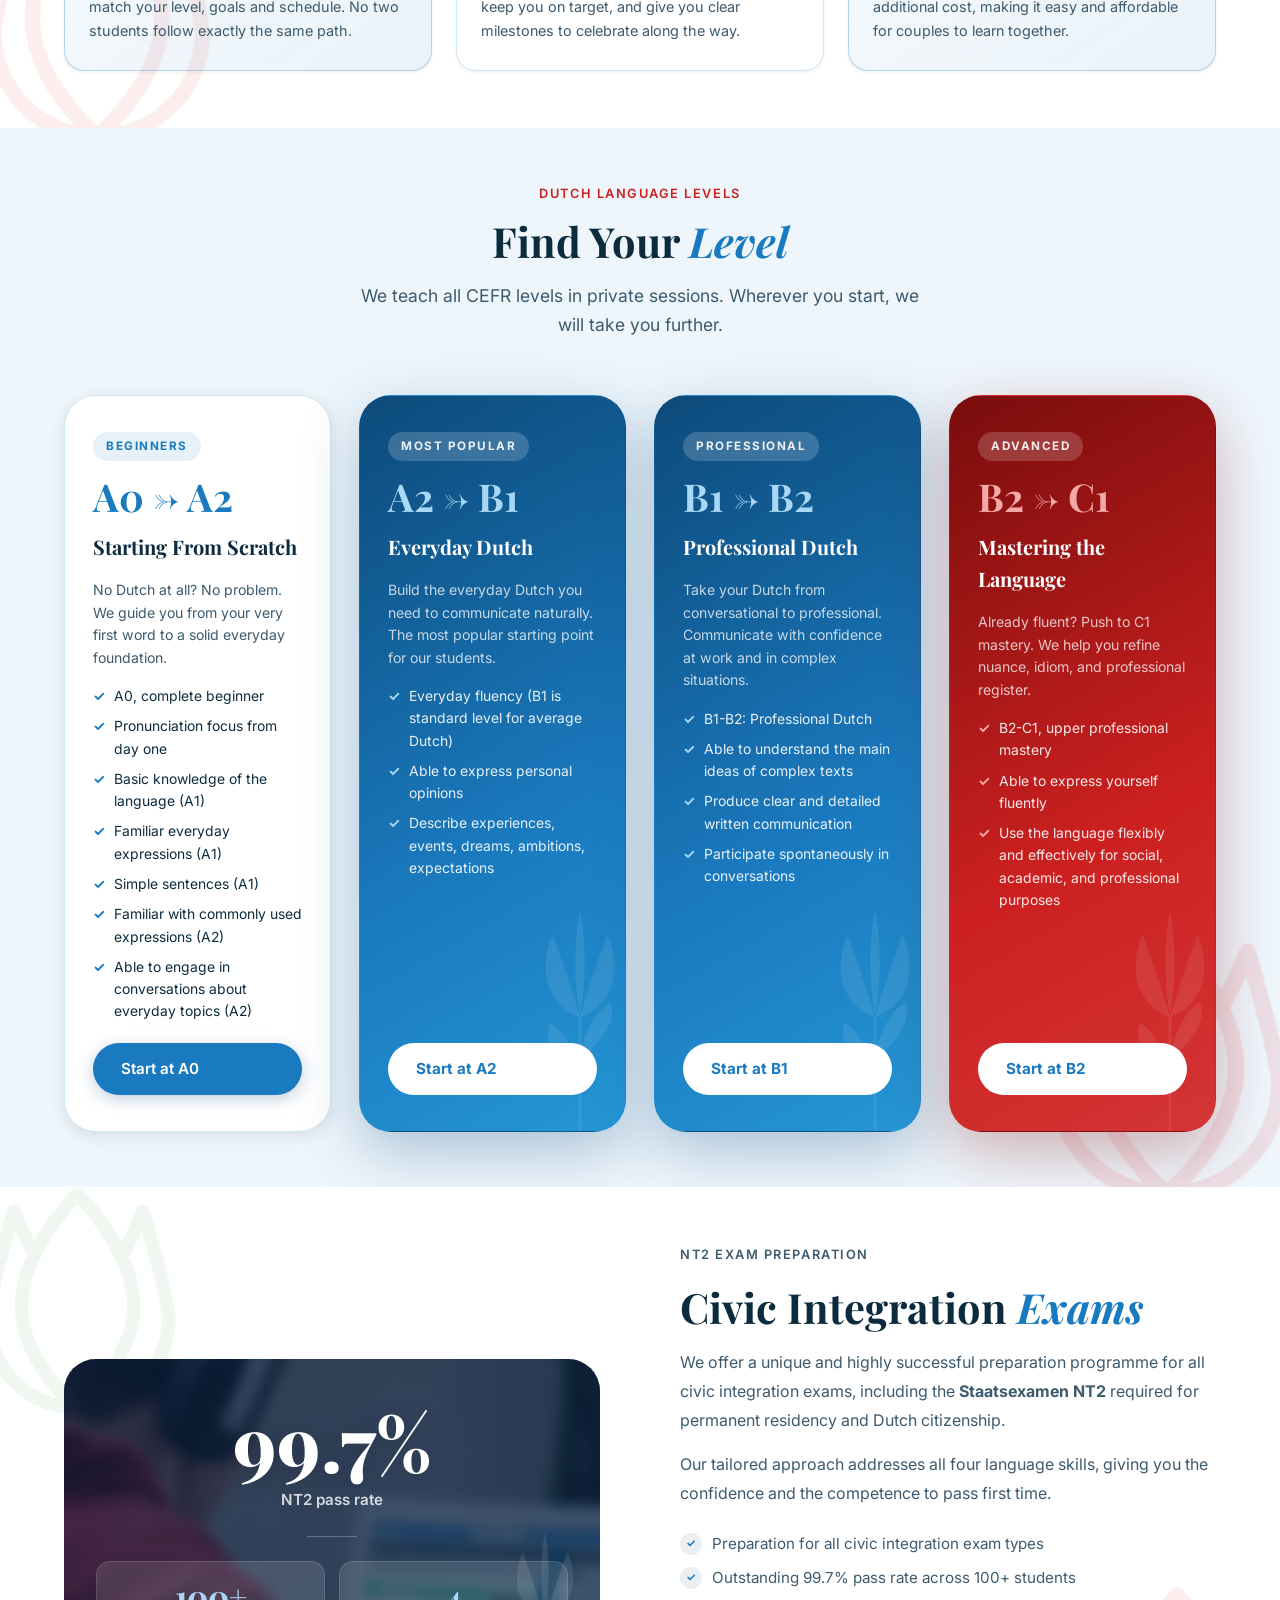
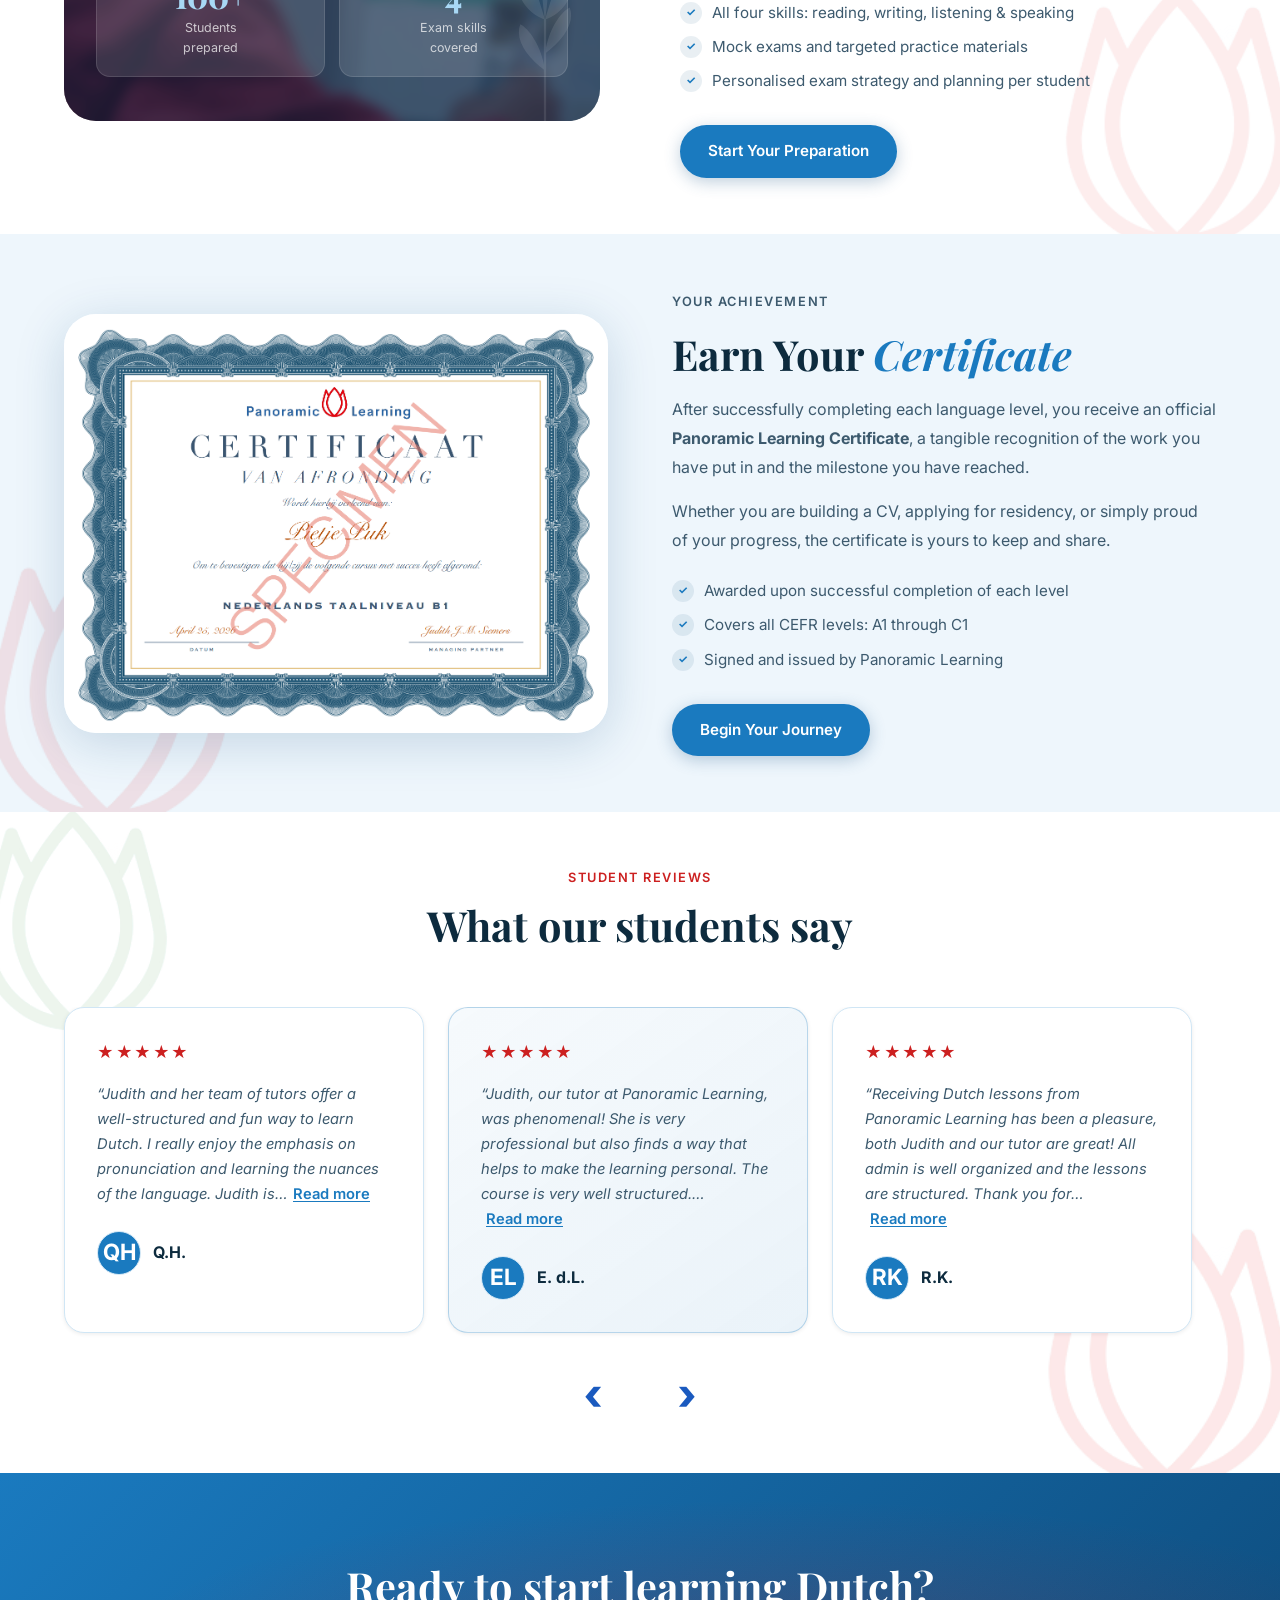
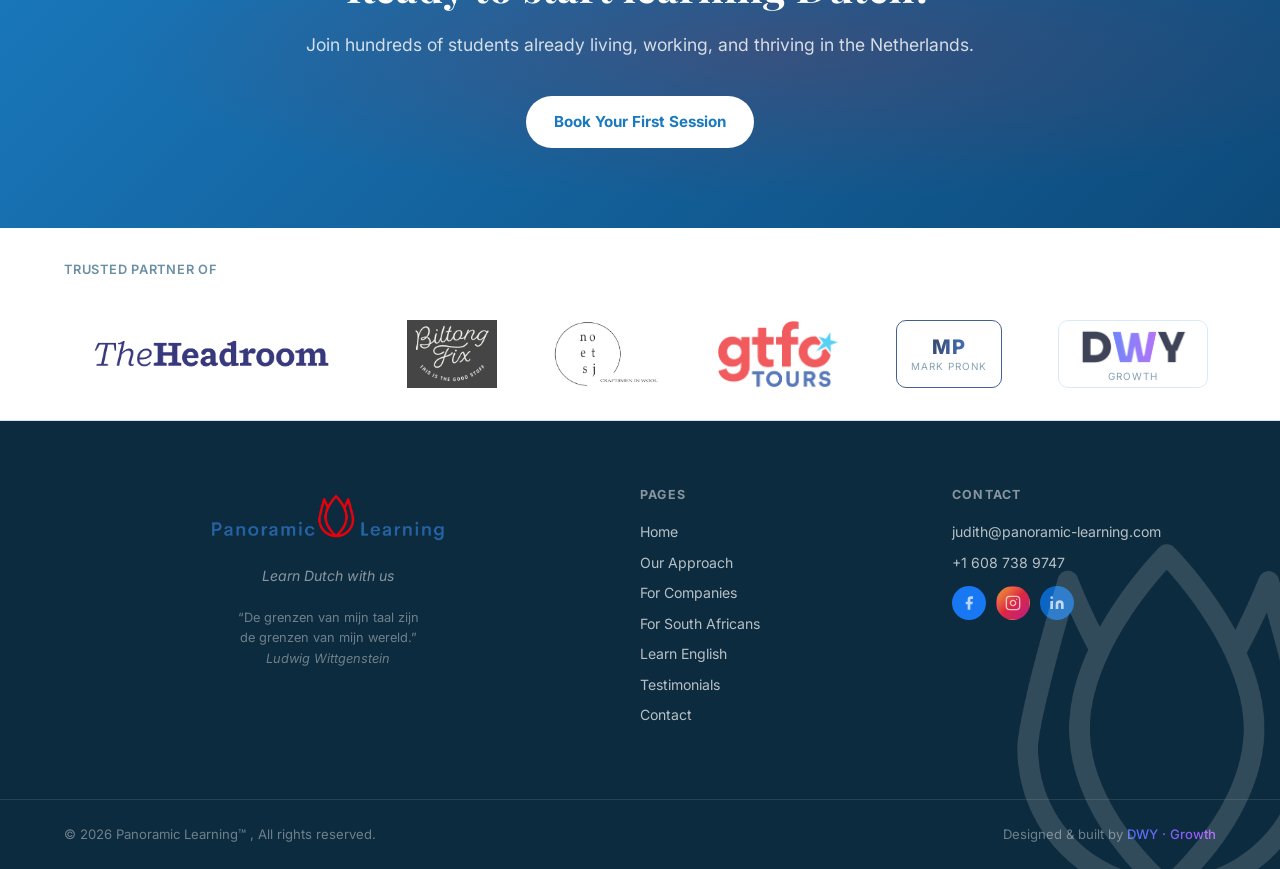
==== commit 4b6c01c2: "Add files via upload" ====
--- a/approach.html
+++ b/approach.html
@@ -935,7 +935,7 @@
         <a href="https://noetsj.com/nl/" target="_blank" rel="noopener" class="partner-logo"><img src="images/noetsj.png" alt="Noetsj Craftsmen in Wool" style="height:68px;" /></a>
         <a href="https://gtfotours.com" target="_blank" rel="noopener" class="partner-logo"><img src="images/gtfo.png" alt="GTFO Tours" style="height:68px;" /></a>
         <a href="https://www.linkedin.com/in/mark-pronk-30429446/" target="_blank" rel="noopener" class="partner-logo"><span class="partner-text-logo partner-text-logo--mp"><strong>MP</strong><small>Mark Pronk</small></span></a>
-        <a href="https://dwy-growth.github.io/dwy-growth/" target="_blank" rel="noopener" class="partner-logo"><span class="partner-text-logo partner-text-logo--dwy"><img src="images/dwy.png" alt="DWY Growth" style="height:44px;" /><small>Growth</small></span></a>
+        <a href="https://dwygrowth.com" target="_blank" rel="noopener" class="partner-logo"><span class="partner-text-logo partner-text-logo--dwy"><img src="images/dwy.png" alt="DWY Growth" style="height:44px;" /><small>Growth</small></span></a>
       </div>
     </div>
   </section>
@@ -992,7 +992,7 @@
     <div class="footer-bottom">
       <div class="container">
         <p>&copy; 2026 Panoramic Learning&trade; , All rights reserved.</p>
-        <p>Designed &amp; built by <a href="https://dwy-growth.github.io/dwy-growth/" target="_blank" rel="noopener" class="footer-agency-link">DWY · Growth</a></p>
+        <p>Designed &amp; built by <a href="https://dwygrowth.com" target="_blank" rel="noopener" class="footer-agency-link">DWY · Growth</a></p>
       </div>
     </div>
   </footer>
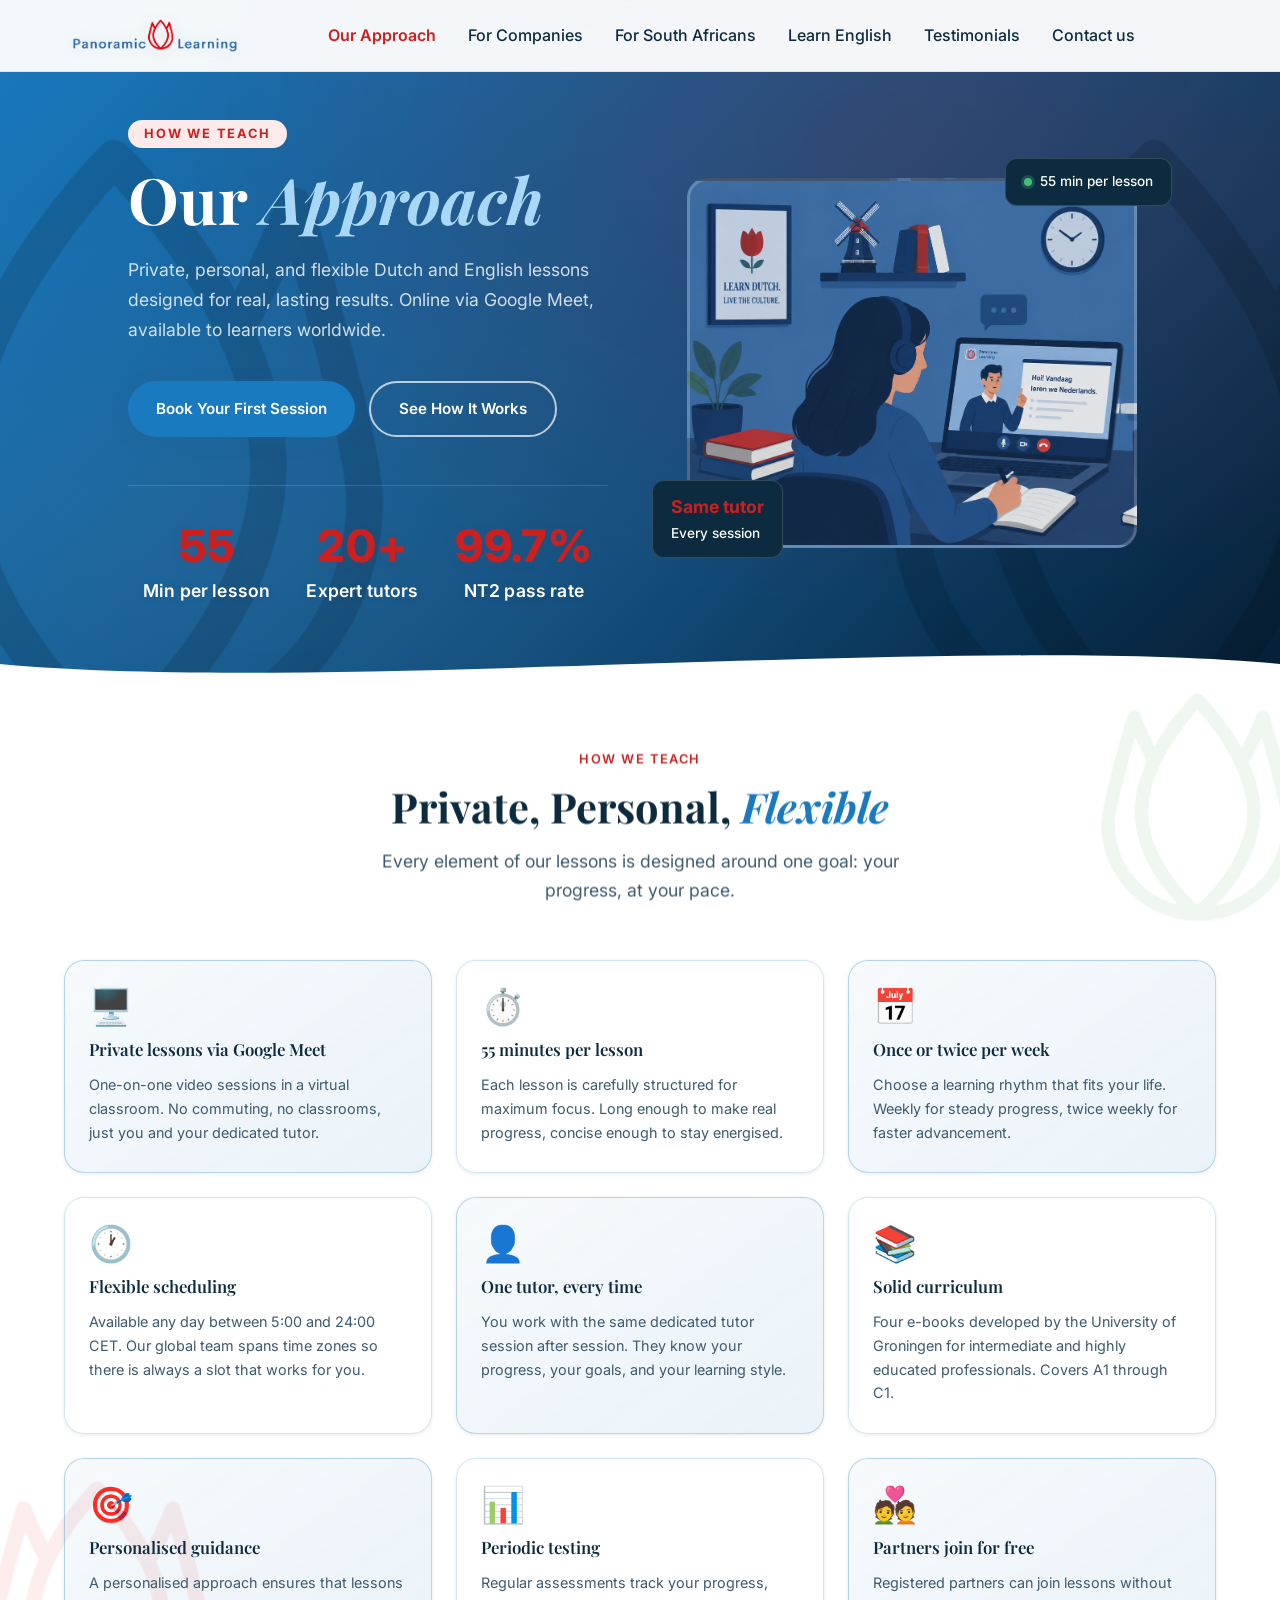
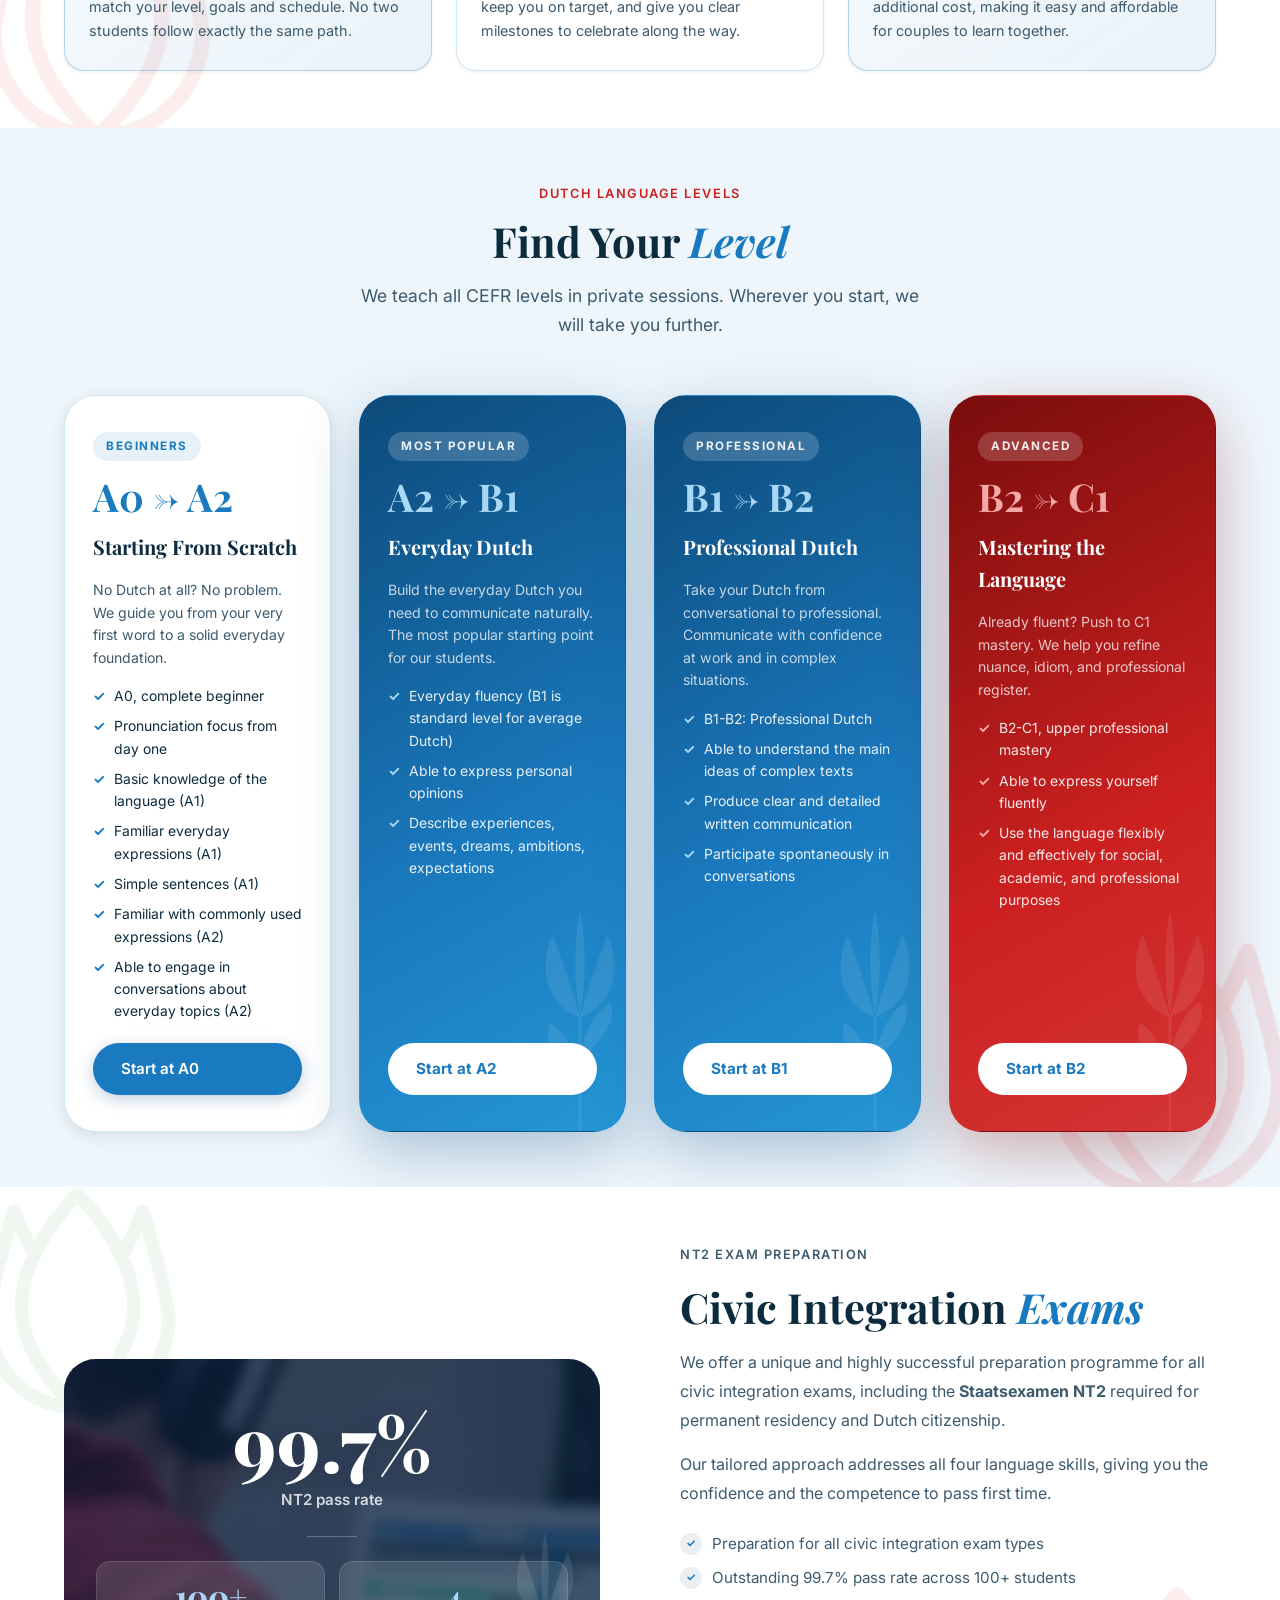
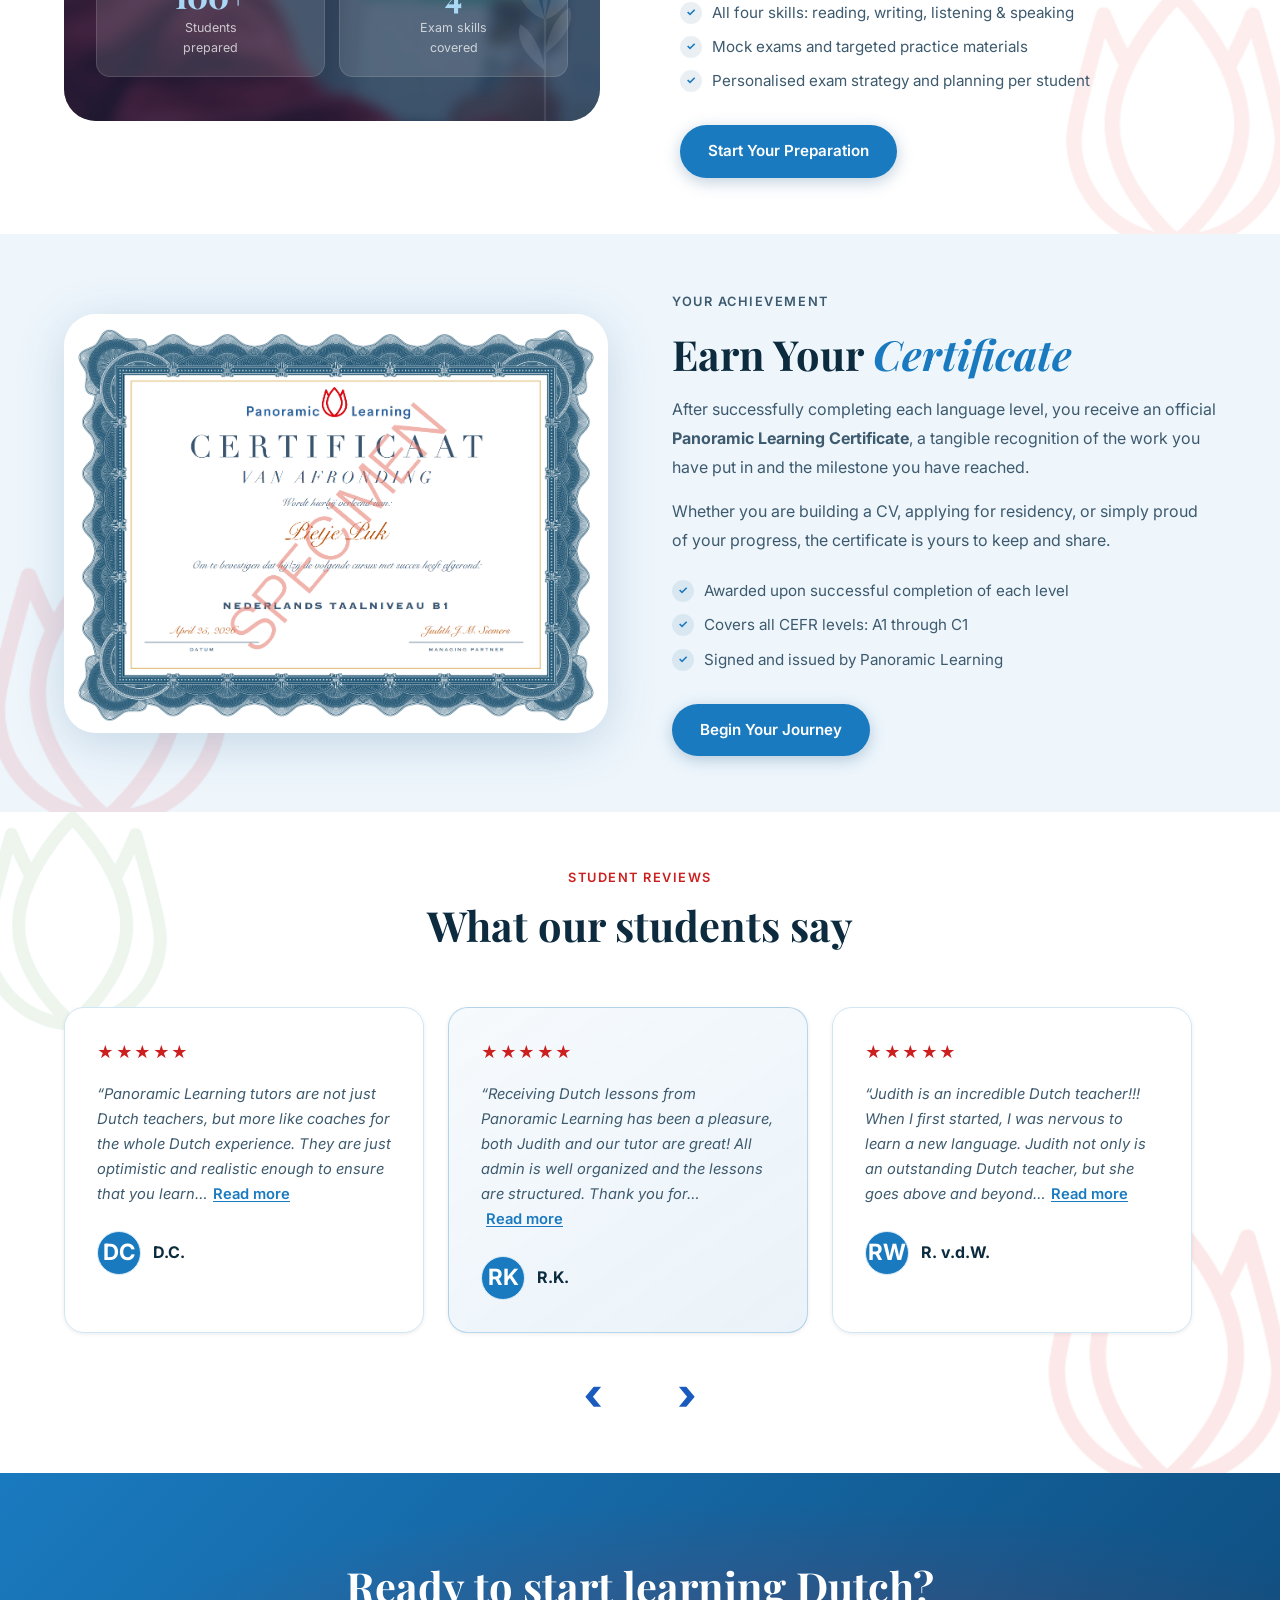
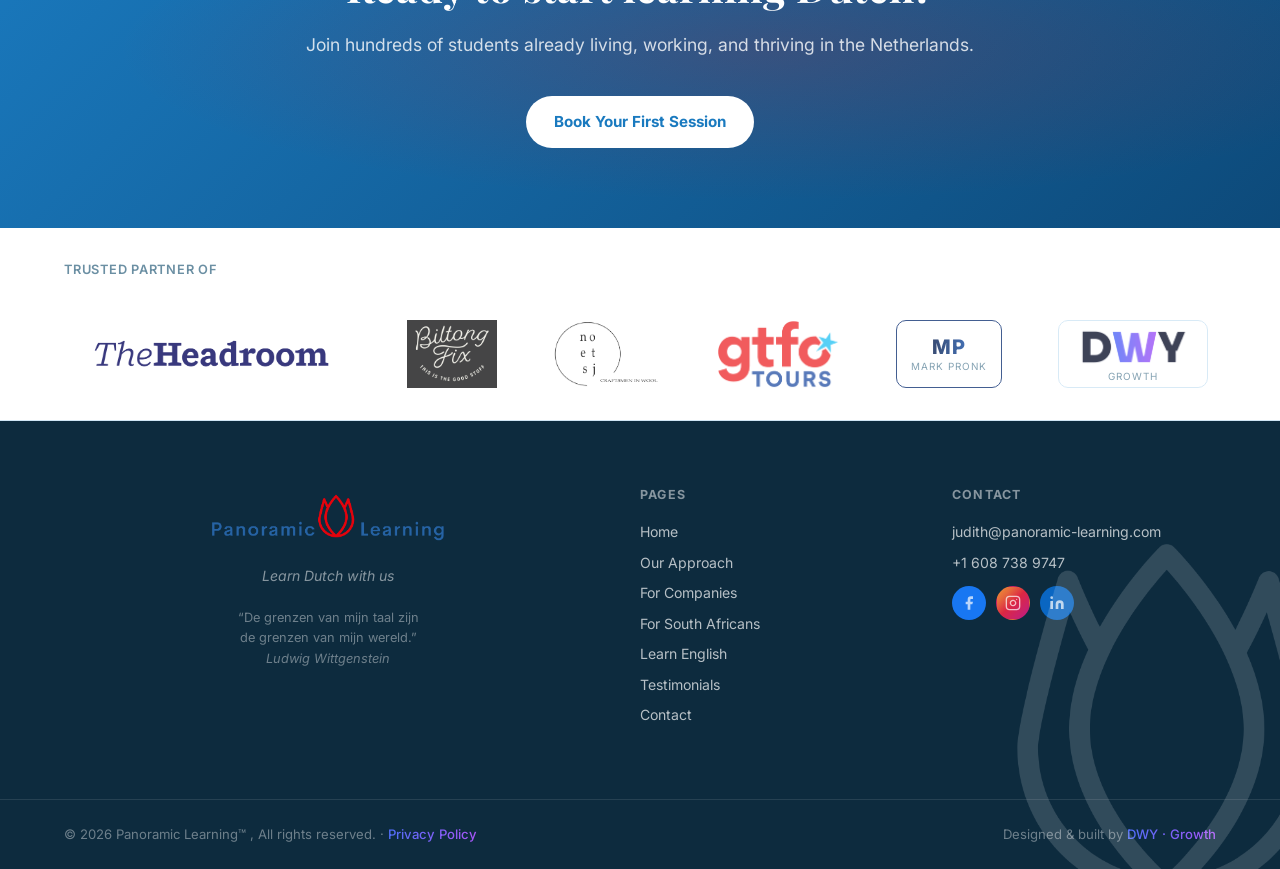
==== commit d444414a: "Add files via upload" ====
--- a/approach.html
+++ b/approach.html
@@ -991,7 +991,7 @@
     </div>
     <div class="footer-bottom">
       <div class="container">
-        <p>&copy; 2026 Panoramic Learning&trade; , All rights reserved.</p>
+        <p>&copy; 2026 Panoramic Learning&trade; , All rights reserved. &middot; <a href="privacy-policy.html" class="footer-agency-link">Privacy Policy</a></p>
         <p>Designed &amp; built by <a href="https://dwygrowth.com" target="_blank" rel="noopener" class="footer-agency-link">DWY · Growth</a></p>
       </div>
     </div>
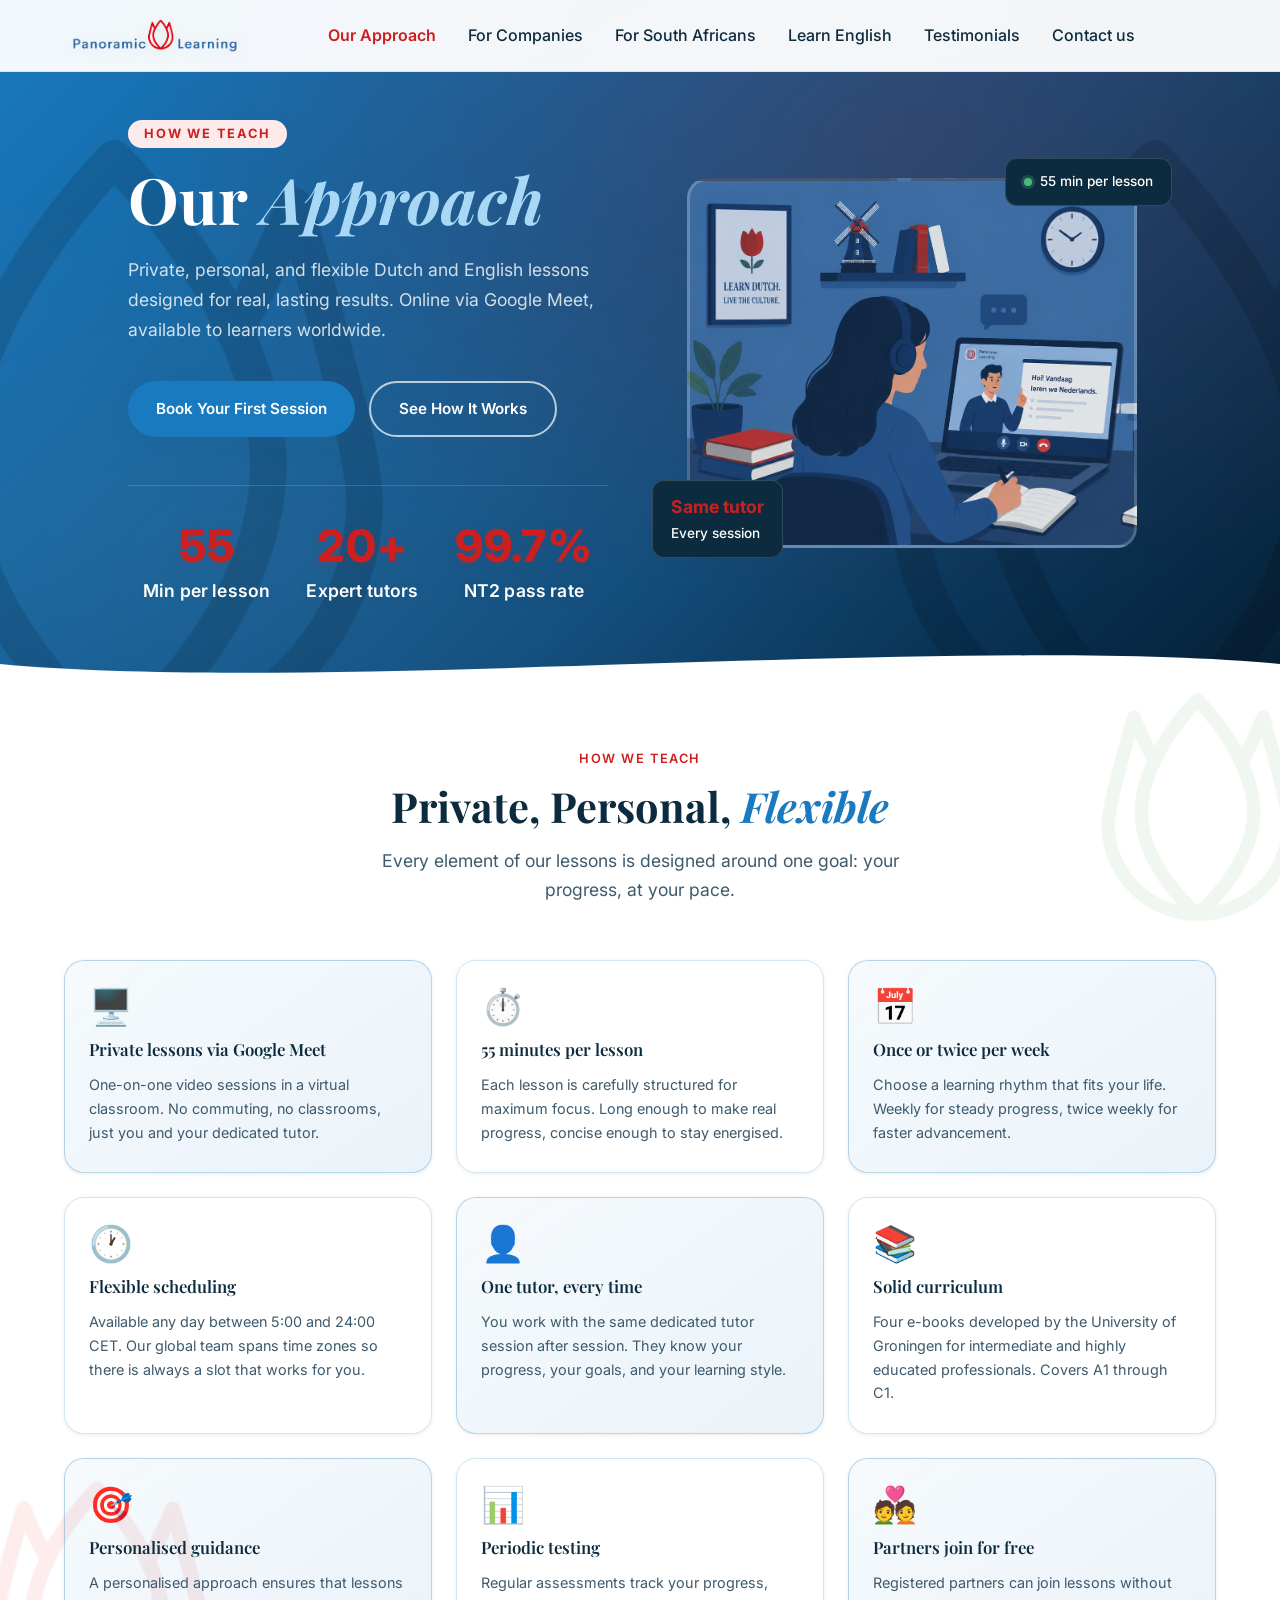
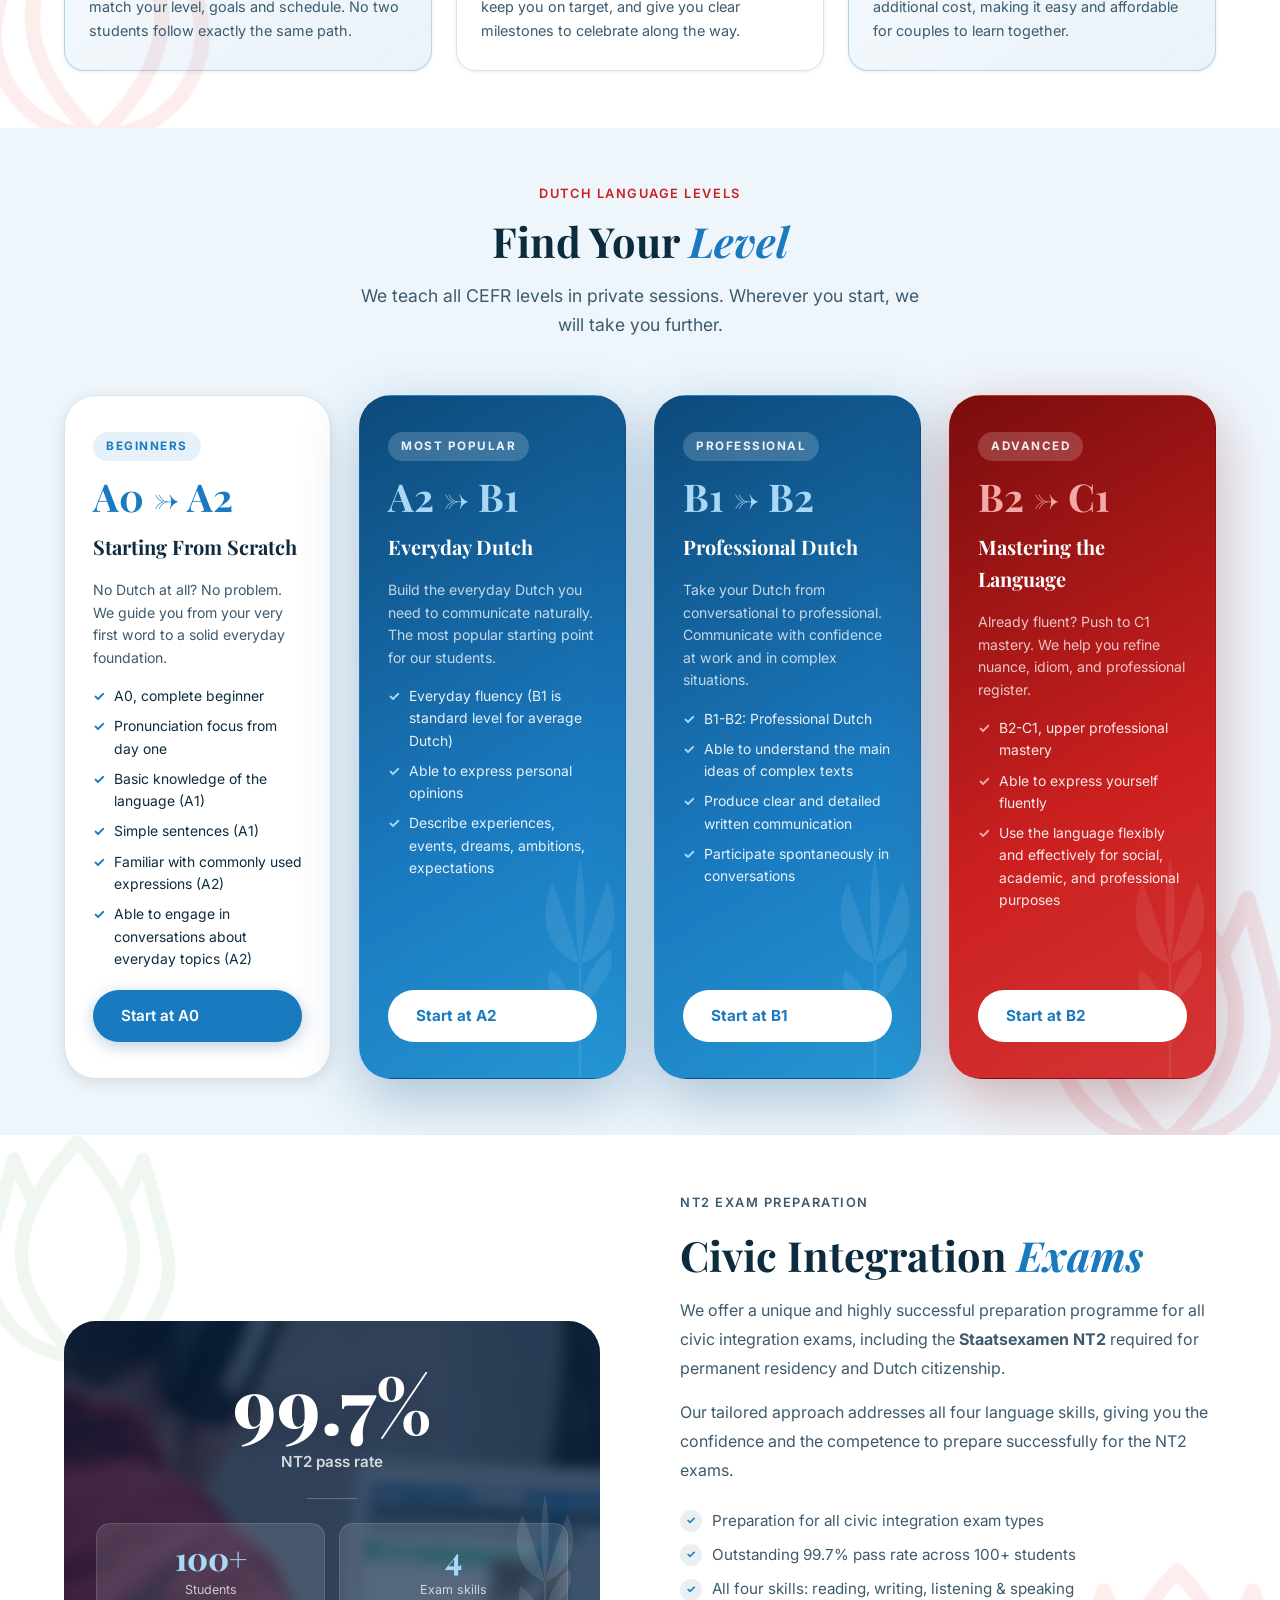
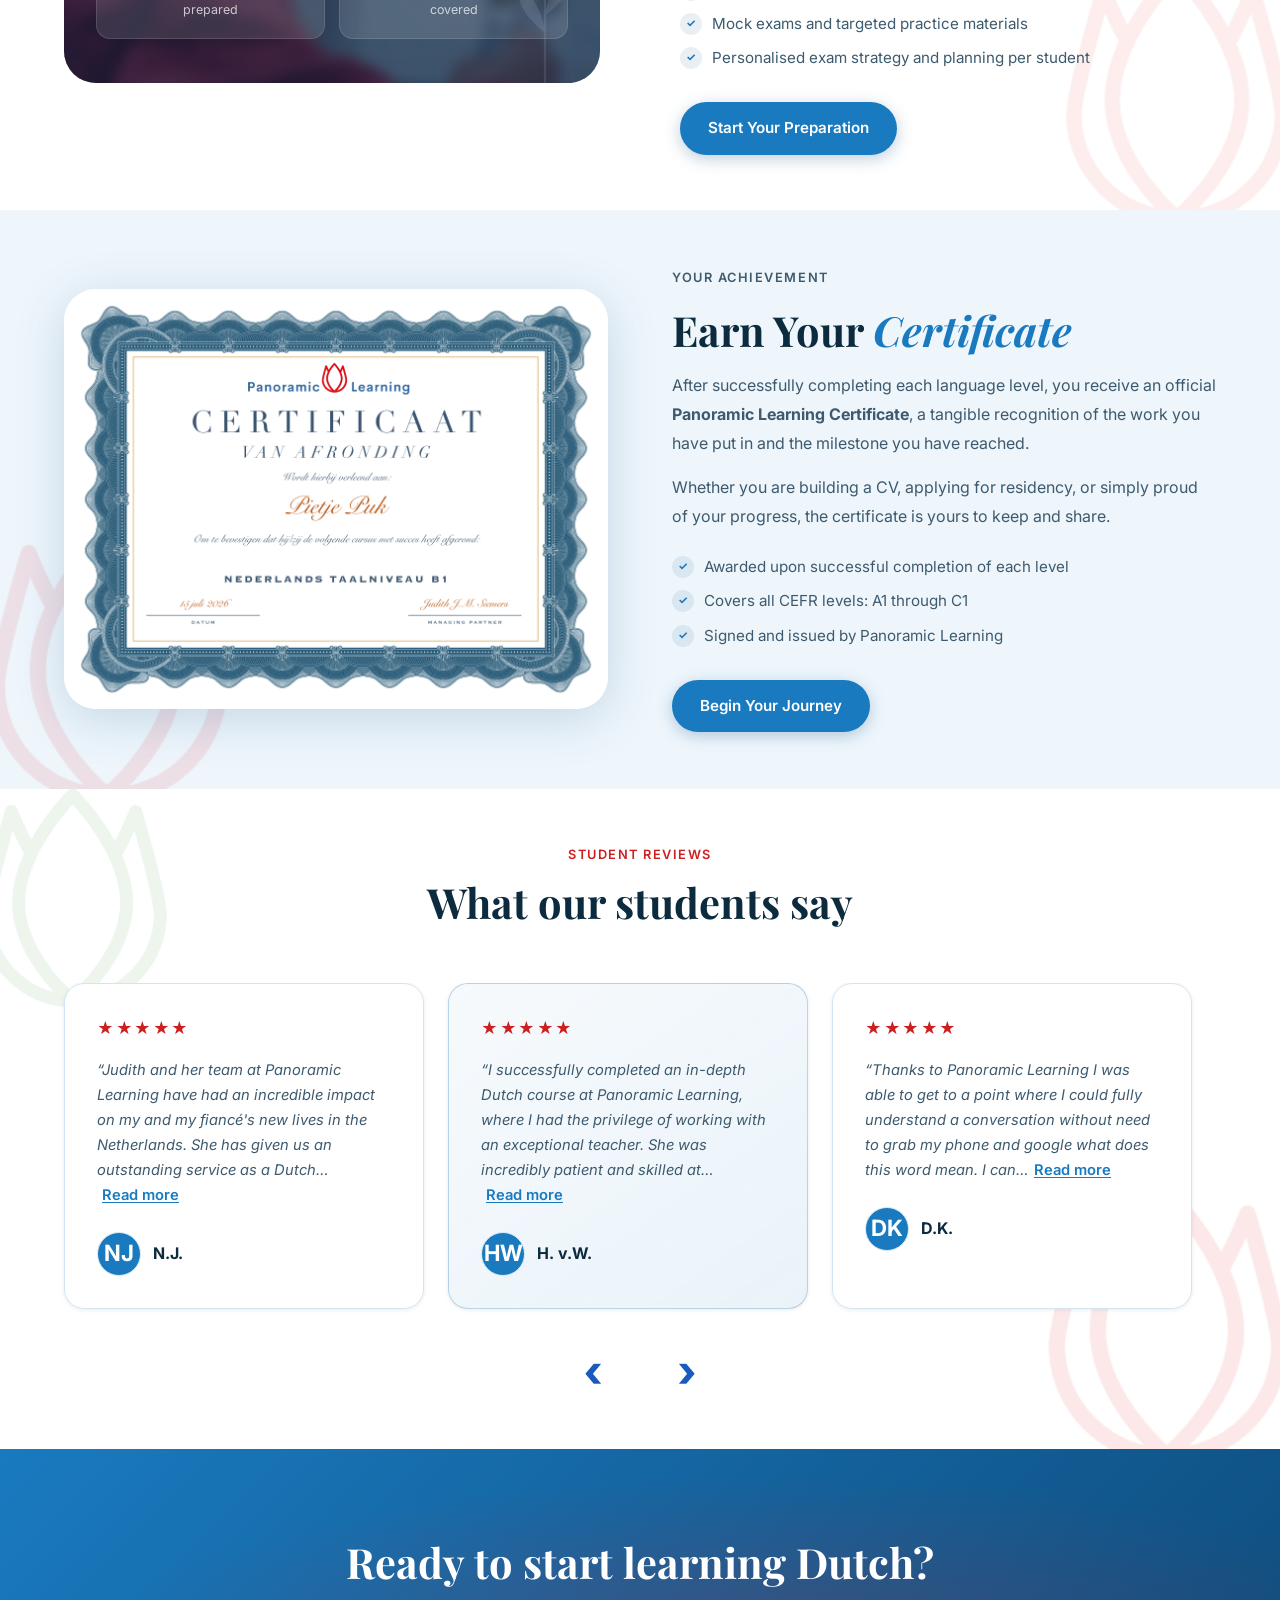
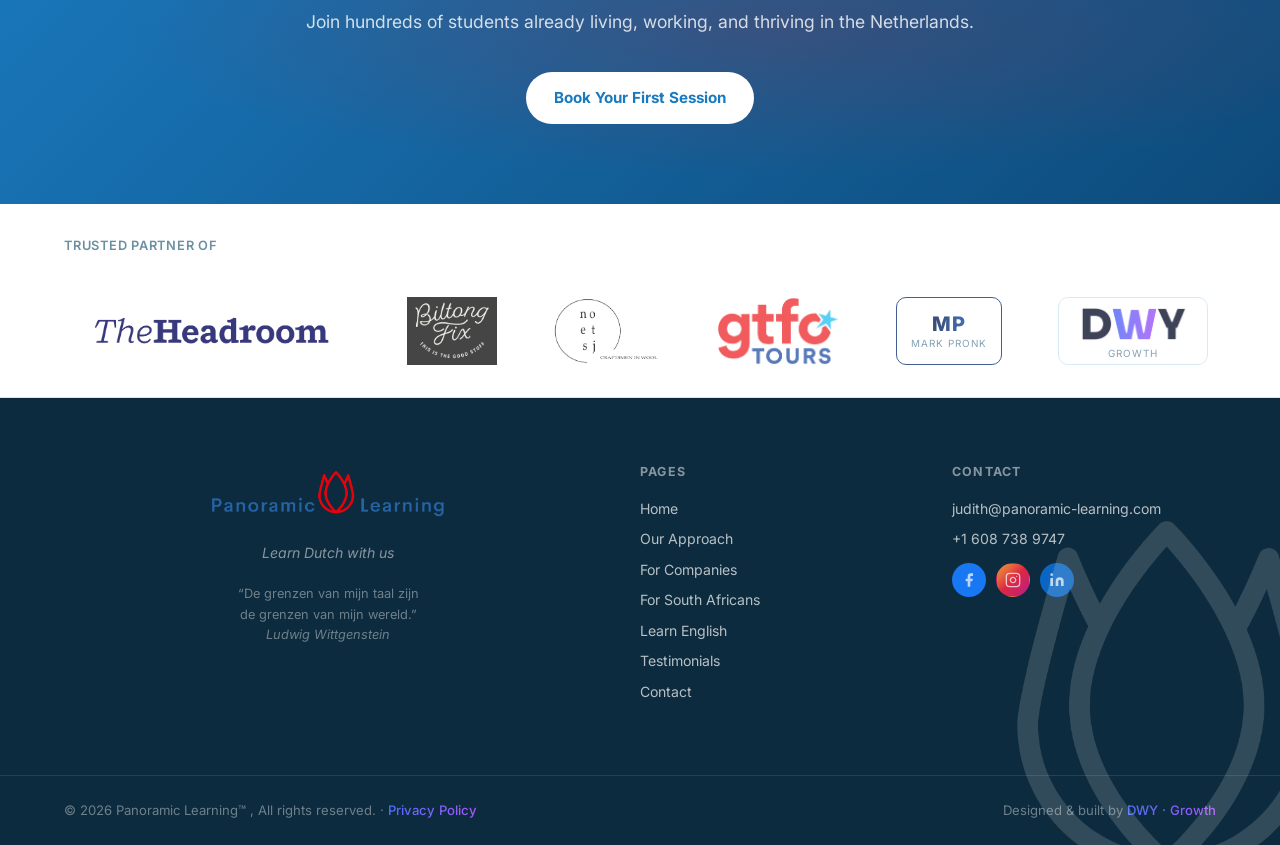
==== commit 50a31462: "Add files via upload" ====
--- a/approach.html
+++ b/approach.html
@@ -623,7 +623,6 @@
             <li>A0, complete beginner</li>
             <li>Pronunciation focus from day one</li>
             <li>Basic knowledge of the language (A1)</li>
-            <li>Familiar everyday expressions (A1)</li>
             <li>Simple sentences (A1)</li>
             <li>Familiar with commonly used expressions (A2)</li>
             <li>Able to engage in conversations about everyday topics (A2)</li>
@@ -772,7 +771,7 @@
           <strong>Staatsexamen NT2</strong> required for permanent residency and Dutch citizenship.
         </p>
         <p>Our tailored approach addresses all four language skills, giving you the confidence and the competence to
-          pass first time.</p>
+          prepare successfully for the NT2 exams.</p>
         <ul class="about-features">
           <li><span class="feature-icon">&#x2713;</span> Preparation for all civic integration exam types</li>
           <li><span class="feature-icon">&#x2713;</span> Outstanding 99.7% pass rate across 100+ students</li>
